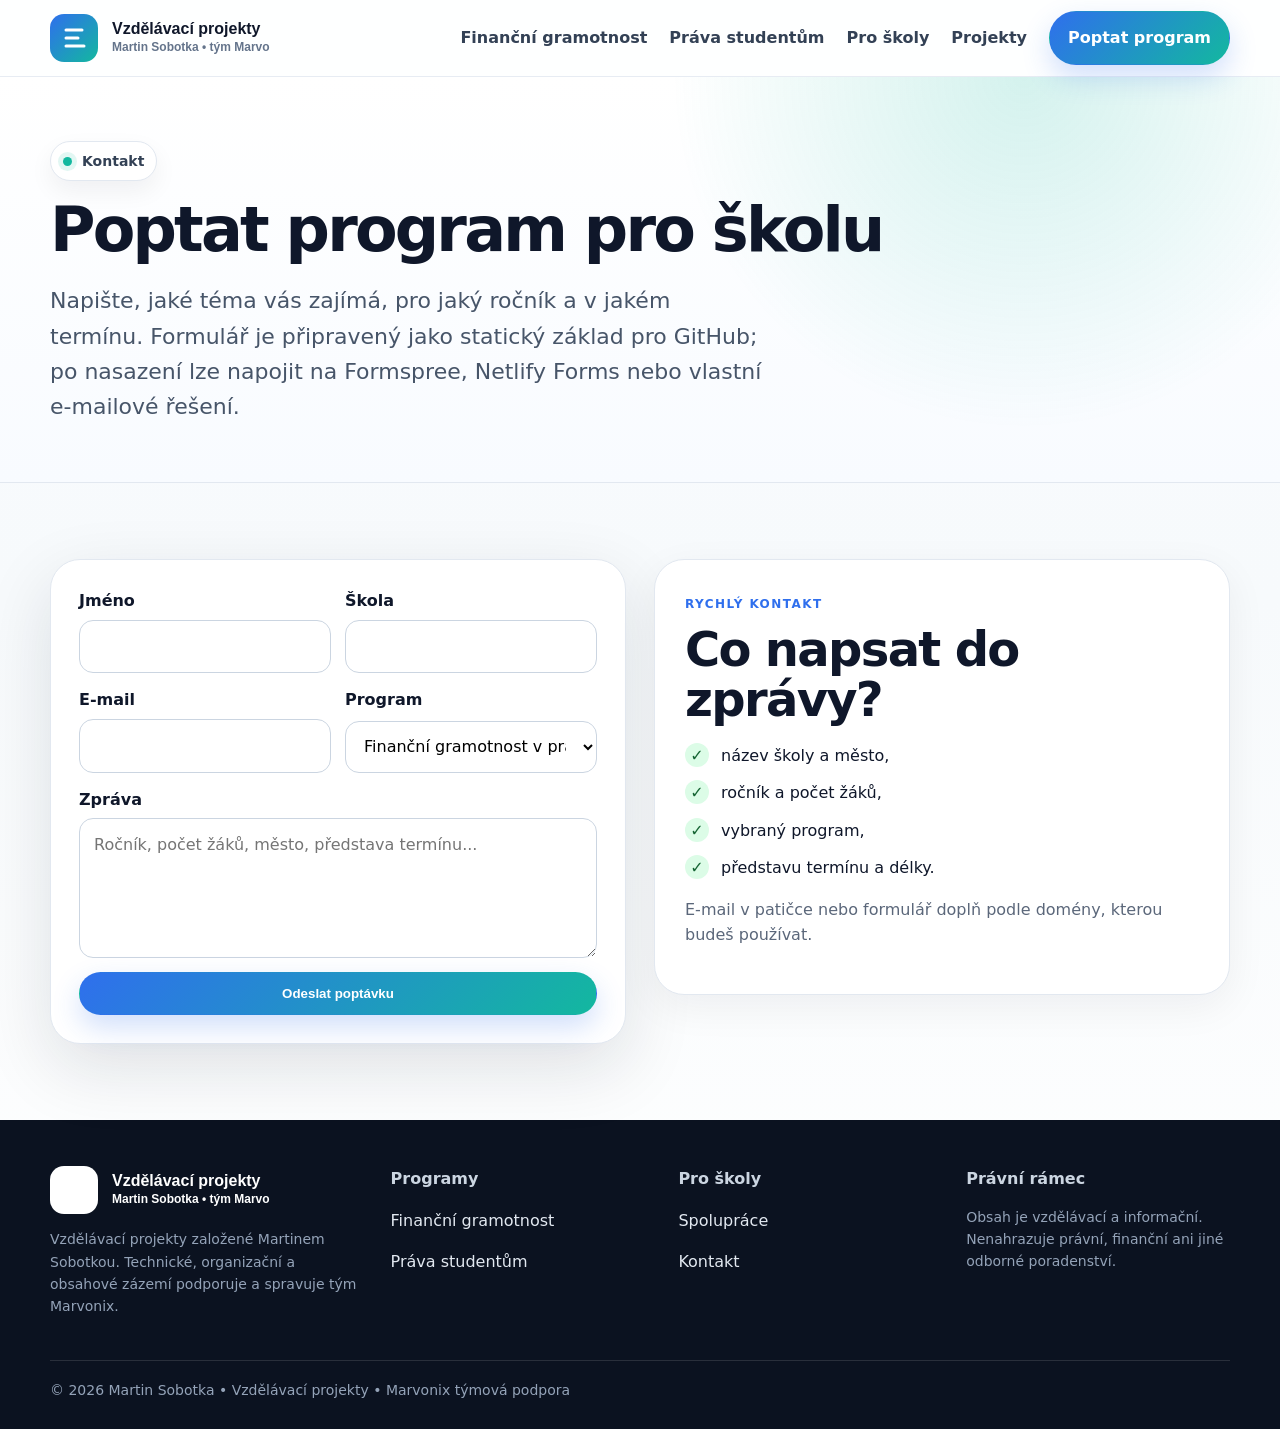
==== kontakt/index.html @ 7fd665c2 "Add files via upload" ====
<!doctype html><html lang="cs"><head><meta charset="utf-8"><meta name="viewport" content="width=device-width,initial-scale=1"><title>Kontakt | Poptat vzdělávací program</title><meta name="description" content="Poptávka vzdělávacího programu pro základní nebo střední školu."><meta name="theme-color" content="#2f6fed"><link rel="icon" href="../assets/favicon.svg"><link rel="stylesheet" href="../style.css"><meta property="og:title" content="Kontakt | Poptat vzdělávací program"><meta property="og:description" content="Poptávka vzdělávacího programu pro základní nebo střední školu."><meta property="og:type" content="website"></head><body><a class="skip" href="#obsah">Přejít na obsah</a><header class="topbar"><div class="container nav"><a class="brand" href="../index.html"><img src="../assets/logo.svg" alt="Vzdělávací projekty"></a><nav class="menu" data-nav><a href="../programy/financni-gramotnost.html">Finanční gramotnost</a><a href="../programy/prava-studentum.html">Práva studentům</a><a href="../pro-skoly/">Pro školy</a><a href="../projekty/">Projekty</a><a href="../kontakt/" class="btn primary">Poptat program</a></nav><button class="hamb" data-menu aria-label="Otevřít menu" aria-expanded="false">☰</button></div></header><main id="obsah"><section class="program-hero"><div class="container"><span class="eyebrow"><span class="dot"></span> Kontakt</span><h1 class="page-title">Poptat program pro školu</h1><p class="lead">Napište, jaké téma vás zajímá, pro jaký ročník a v jakém termínu. Formulář je připravený jako statický základ pro GitHub; po nasazení lze napojit na Formspree, Netlify Forms nebo vlastní e-mailové řešení.</p></div></section><section class="section"><div class="container split"><form class="form-card" name="poptavka" method="post" data-netlify="true"><input type="hidden" name="form-name" value="poptavka"><div class="form-grid"><div class="field"><label for="name">Jméno</label><input id="name" name="name" autocomplete="name" required></div><div class="field"><label for="school">Škola</label><input id="school" name="school" required></div><div class="field"><label for="email">E-mail</label><input id="email" name="email" type="email" autocomplete="email" required></div><div class="field"><label for="program">Program</label><select id="program" name="program"><option>Finanční gramotnost v praxi</option><option>Práva studentům</option><option>Kombinovaný blok / projektový den</option></select></div><div class="field full"><label for="message">Zpráva</label><textarea id="message" name="message" placeholder="Ročník, počet žáků, město, představa termínu..."></textarea></div><div class="field full"><button class="btn primary" type="submit">Odeslat poptávku</button></div></div></form><aside class="panel"><span class="kicker">Rychlý kontakt</span><h2>Co napsat do zprávy?</h2><ul class="list"><li><span class="check">✓</span><span>název školy a město,</span></li><li><span class="check">✓</span><span>ročník a počet žáků,</span></li><li><span class="check">✓</span><span>vybraný program,</span></li><li><span class="check">✓</span><span>představu termínu a délky.</span></li></ul><p class="muted">E-mail v patičce nebo formulář doplň podle domény, kterou budeš používat.</p></aside></div></section></main><footer class="footer"><div class="container foot-grid"><div><img src="../assets/logo.svg" alt="" style="filter:brightness(0) invert(1);max-width:220px"><p class="small">Vzdělávací projekty založené Martinem Sobotkou. Technické, organizační a obsahové zázemí podporuje a spravuje tým Marvonix.</p></div><div><b>Programy</b><p><a href="../programy/financni-gramotnost.html">Finanční gramotnost</a></p><p><a href="../programy/prava-studentum.html">Práva studentům</a></p></div><div><b>Pro školy</b><p><a href="../pro-skoly/">Spolupráce</a></p><p><a href="../kontakt/">Kontakt</a></p></div><div><b>Právní rámec</b><p class="small">Obsah je vzdělávací a informační. Nenahrazuje právní, finanční ani jiné odborné poradenství.</p></div></div><div class="container small" style="margin-top:28px;border-top:1px solid rgba(255,255,255,.12);padding-top:18px">© <span data-year></span> Martin Sobotka • Vzdělávací projekty • Marvonix týmová podpora</div></footer><script src="../script.js"></script></body></html>
---- style.css ----
:root{--bg:#f7fafc;--card:#ffffff;--ink:#0f172a;--muted:#5b677a;--line:#e2e8f0;--brand:#2f6fed;--brand2:#13b89f;--dark:#0b1220;--soft:#eef6ff;--warn:#fff7ed;--shadow:0 24px 70px rgba(15,23,42,.12);--radius:24px;--max:1180px}*{box-sizing:border-box}html{scroll-behavior:smooth}body{margin:0;font-family:Inter,ui-sans-serif,system-ui,-apple-system,BlinkMacSystemFont,"Segoe UI",Arial,sans-serif;color:var(--ink);background:linear-gradient(180deg,#f8fbff 0%,#f7fafc 42%,#fff 100%);line-height:1.6}a{color:inherit;text-decoration:none}img{max-width:100%;display:block}.container{width:min(var(--max),calc(100% - 40px));margin-inline:auto}.skip{position:absolute;left:-999px;top:8px;background:#fff;padding:8px 12px;border-radius:10px}.skip:focus{left:8px;z-index:99}.topbar{position:sticky;top:0;z-index:20;background:rgba(255,255,255,.86);backdrop-filter:blur(16px);border-bottom:1px solid rgba(226,232,240,.8)}.nav{height:76px;display:flex;align-items:center;justify-content:space-between;gap:18px}.brand{display:flex;align-items:center;gap:12px;font-weight:900}.brand img{width:220px;height:auto}.menu{display:flex;gap:22px;align-items:center}.menu a{font-weight:750;color:#334155}.menu a:hover{color:var(--brand)}.btn{display:inline-flex;align-items:center;justify-content:center;gap:10px;padding:13px 18px;border-radius:999px;font-weight:850;border:1px solid transparent;transition:.2s ease;background:#fff}.btn.primary{background:linear-gradient(135deg,var(--brand),var(--brand2));color:#fff;box-shadow:0 12px 28px rgba(47,111,237,.22)}.btn.secondary{border-color:var(--line);color:#0f172a}.btn.dark{background:#0f172a;color:#fff}.btn:hover{transform:translateY(-2px)}.hamb{display:none;border:0;background:#fff;border:1px solid var(--line);border-radius:14px;padding:10px}.hero{position:relative;overflow:hidden;padding:88px 0 64px}.hero:before{content:"";position:absolute;inset:-240px -160px auto auto;width:620px;height:620px;background:radial-gradient(circle,rgba(47,111,237,.18),transparent 60%);z-index:-1}.hero-grid{display:grid;grid-template-columns:1.1fr .9fr;gap:44px;align-items:center}.eyebrow{display:inline-flex;gap:10px;align-items:center;background:#fff;border:1px solid var(--line);border-radius:999px;padding:8px 12px;color:#334155;font-weight:750;font-size:14px;box-shadow:0 10px 25px rgba(15,23,42,.06)}.dot{width:9px;height:9px;border-radius:50%;background:var(--brand2);box-shadow:0 0 0 5px rgba(19,184,159,.12)}h1{font-size:clamp(42px,6vw,74px);line-height:.98;letter-spacing:-.055em;margin:22px 0 18px}.lead{font-size:clamp(18px,2vw,22px);color:#475569;max-width:720px}.actions{display:flex;gap:12px;flex-wrap:wrap;margin-top:28px}.hero-card{background:linear-gradient(180deg,#fff, #f8fbff);border:1px solid var(--line);border-radius:34px;padding:24px;box-shadow:var(--shadow)}.hero-card h2{margin:0 0 8px;font-size:24px}.program-mini{display:grid;gap:12px;margin-top:18px}.mini{padding:16px;border:1px solid var(--line);border-radius:20px;background:#fff}.mini strong{display:block;font-size:17px}.mini span{color:#64748b;font-weight:650}.trust{display:grid;grid-template-columns:repeat(4,1fr);gap:14px;margin-top:34px}.trust .item{background:rgba(255,255,255,.8);border:1px solid var(--line);border-radius:18px;padding:16px}.trust b{font-size:24px;display:block}.section{padding:76px 0}.section.alt{background:#f8fafc;border-block:1px solid var(--line)}.section-head{max-width:780px;margin-bottom:32px}.kicker{color:var(--brand);font-weight:900;text-transform:uppercase;letter-spacing:.12em;font-size:12px}h2{font-size:clamp(30px,4vw,48px);line-height:1.05;letter-spacing:-.035em;margin:8px 0 12px}h3{font-size:22px;line-height:1.2;margin:0 0 10px}.muted{color:var(--muted)}.cards{display:grid;grid-template-columns:repeat(3,1fr);gap:18px}.card{background:var(--card);border:1px solid var(--line);border-radius:var(--radius);padding:24px;box-shadow:0 10px 30px rgba(15,23,42,.055)}.card.feature{padding:30px}.icon{width:48px;height:48px;border-radius:16px;background:linear-gradient(135deg,rgba(47,111,237,.12),rgba(19,184,159,.12));display:grid;place-items:center;font-size:24px;margin-bottom:16px}.split{display:grid;grid-template-columns:1fr 1fr;gap:28px;align-items:start}.panel{background:#fff;border:1px solid var(--line);border-radius:30px;padding:30px;box-shadow:0 12px 40px rgba(15,23,42,.06)}.list{display:grid;gap:12px;padding:0;margin:18px 0 0;list-style:none}.list li{display:flex;gap:12px;align-items:flex-start}.check{flex:0 0 24px;width:24px;height:24px;border-radius:50%;background:#dcfce7;color:#166534;display:grid;place-items:center;font-weight:900}.steps{counter-reset:step;display:grid;gap:14px}.step{counter-increment:step;background:#fff;border:1px solid var(--line);border-radius:22px;padding:20px 20px 20px 72px;position:relative}.step:before{content:counter(step);position:absolute;left:20px;top:20px;width:36px;height:36px;border-radius:12px;background:var(--dark);color:#fff;display:grid;place-items:center;font-weight:900}.cta{background:linear-gradient(135deg,#0f172a,#172554 52%,#0f766e);color:#fff;border-radius:34px;padding:44px;display:grid;grid-template-columns:1.2fr .8fr;gap:20px;align-items:center;box-shadow:var(--shadow)}.cta p{color:#dbeafe}.cta .btn.secondary{background:#fff;color:#0f172a}.badges{display:flex;gap:8px;flex-wrap:wrap;margin-top:14px}.badge{padding:8px 10px;border-radius:999px;background:#eef6ff;color:#1e40af;border:1px solid #dbeafe;font-weight:800;font-size:13px}.program-hero{padding:64px 0 36px;background:radial-gradient(circle at 80% 0%,rgba(19,184,159,.18),transparent 32%),linear-gradient(180deg,#fff,#f8fbff);border-bottom:1px solid var(--line)}.program-layout{display:grid;grid-template-columns:1fr 340px;gap:28px;align-items:start}.sticky{position:sticky;top:96px}.info-box{background:#fff;border:1px solid var(--line);border-radius:24px;padding:22px}.info-box dl{display:grid;gap:12px;margin:0}.info-box div{display:flex;justify-content:space-between;gap:16px;border-bottom:1px solid var(--line);padding-bottom:10px}.info-box div:last-child{border-bottom:0;padding-bottom:0}.info-box dt{color:#64748b;font-weight:750}.info-box dd{margin:0;font-weight:900;text-align:right}.timeline{display:grid;gap:12px}.time{display:grid;grid-template-columns:90px 1fr;gap:14px;background:#fff;border:1px solid var(--line);border-radius:20px;padding:16px}.time b{color:var(--brand)}.faq{display:grid;gap:12px}.faq details{background:#fff;border:1px solid var(--line);border-radius:18px;padding:18px}.faq summary{font-weight:900;cursor:pointer}.form-card{background:#fff;border:1px solid var(--line);border-radius:30px;padding:28px;box-shadow:var(--shadow)}.form-grid{display:grid;grid-template-columns:1fr 1fr;gap:14px}.field{display:grid;gap:6px}.field.full{grid-column:1/-1}label{font-weight:850}input,select,textarea{width:100%;border:1px solid #cbd5e1;border-radius:14px;padding:13px 14px;font:inherit;background:#fff}textarea{min-height:140px;resize:vertical}.footer{background:#0b1220;color:#cbd5e1;padding:46px 0 28px}.foot-grid{display:grid;grid-template-columns:1.2fr repeat(3,1fr);gap:24px}.footer a{color:#e2e8f0}.small{font-size:14px;color:#94a3b8}.legal-note{background:#fff7ed;border:1px solid #fed7aa;color:#7c2d12;border-radius:20px;padding:18px}.page-title{font-size:clamp(38px,5vw,62px);line-height:1;letter-spacing:-.045em;margin:18px 0}.mobile-only{display:none}@media(max-width:920px){.hamb{display:block}.menu{display:none;position:absolute;left:20px;right:20px;top:76px;background:#fff;border:1px solid var(--line);border-radius:22px;padding:16px;box-shadow:var(--shadow);flex-direction:column;align-items:flex-start}.menu.open{display:flex}.hero-grid,.split,.program-layout,.cta{grid-template-columns:1fr}.cards{grid-template-columns:1fr 1fr}.trust{grid-template-columns:1fr 1fr}.sticky{position:static}.foot-grid{grid-template-columns:1fr 1fr}.brand img{width:188px}}@media(max-width:620px){.container{width:min(100% - 28px,var(--max))}.hero{padding:52px 0 40px}.section{padding:54px 0}.cards,.trust,.form-grid,.foot-grid{grid-template-columns:1fr}.actions .btn{width:100%}.cta{padding:28px}.time{grid-template-columns:1fr}.nav{height:70px}.menu{top:70px}.brand img{width:172px}}
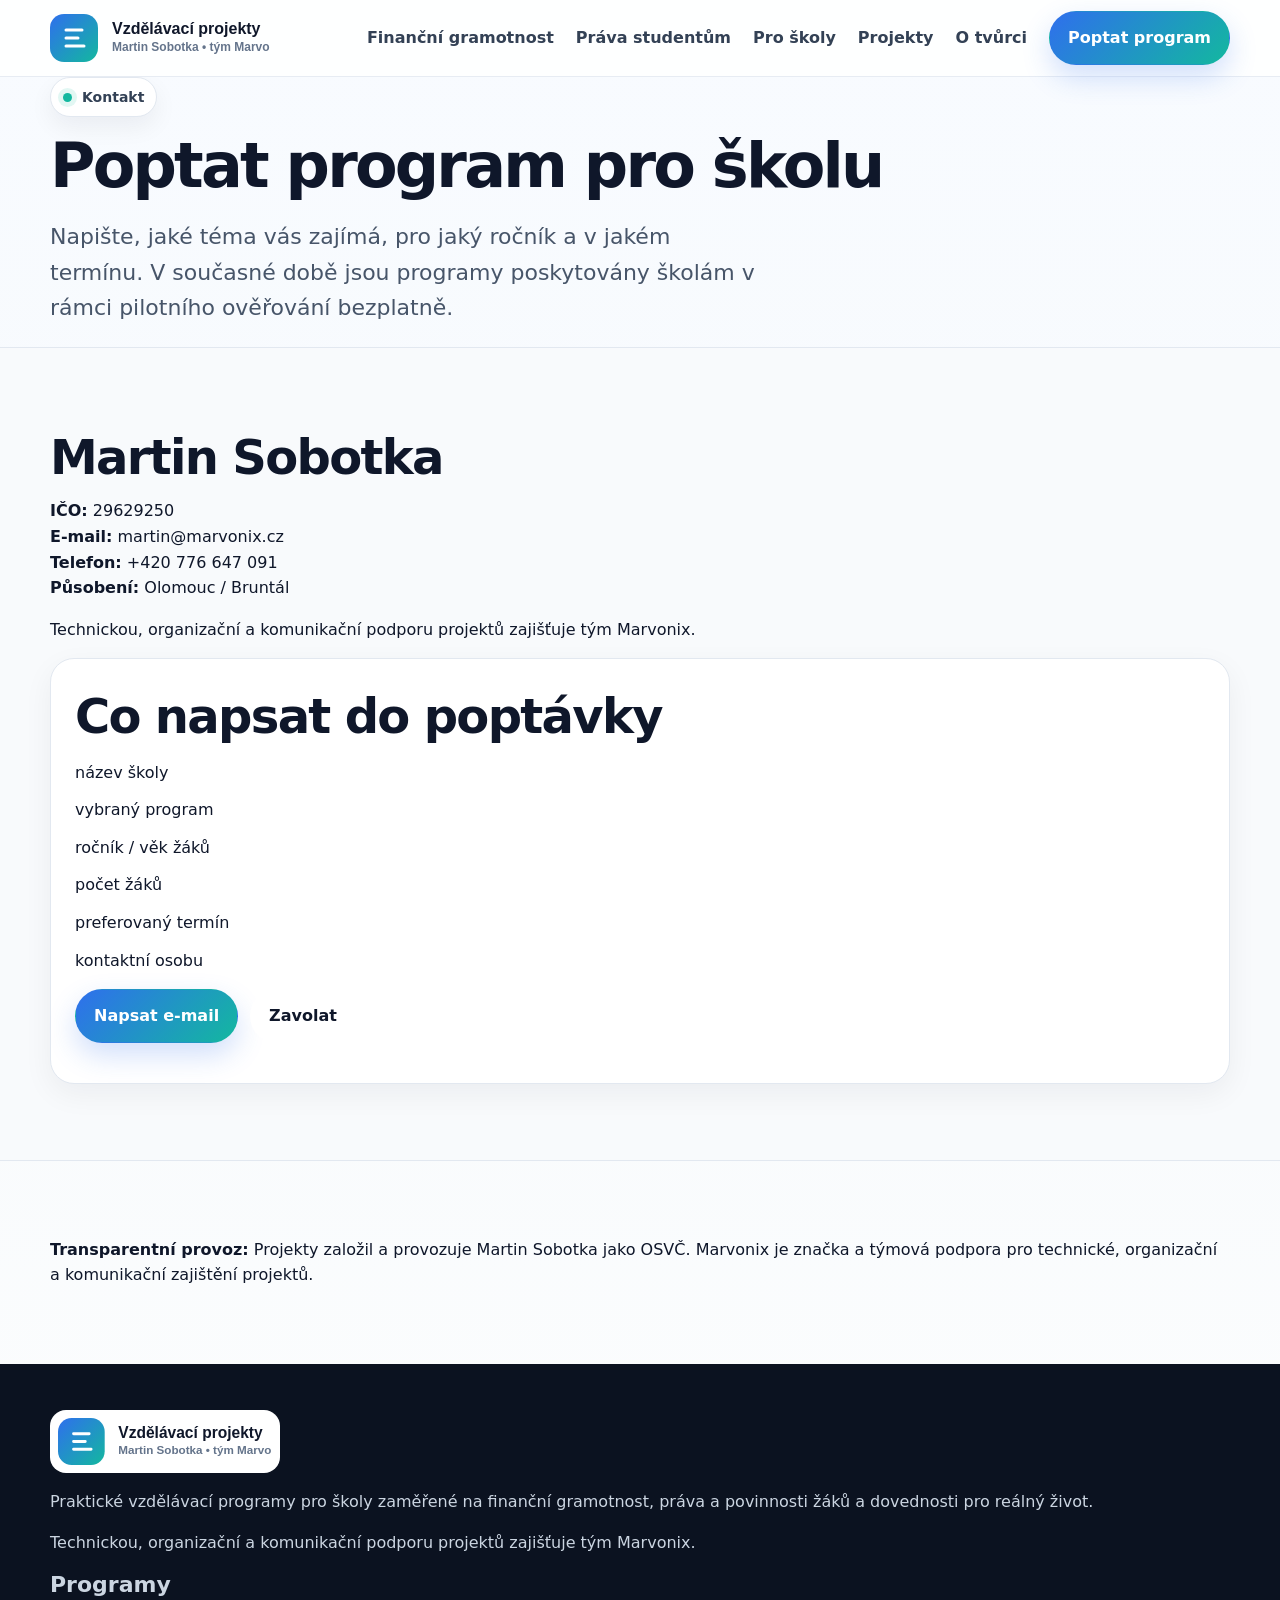
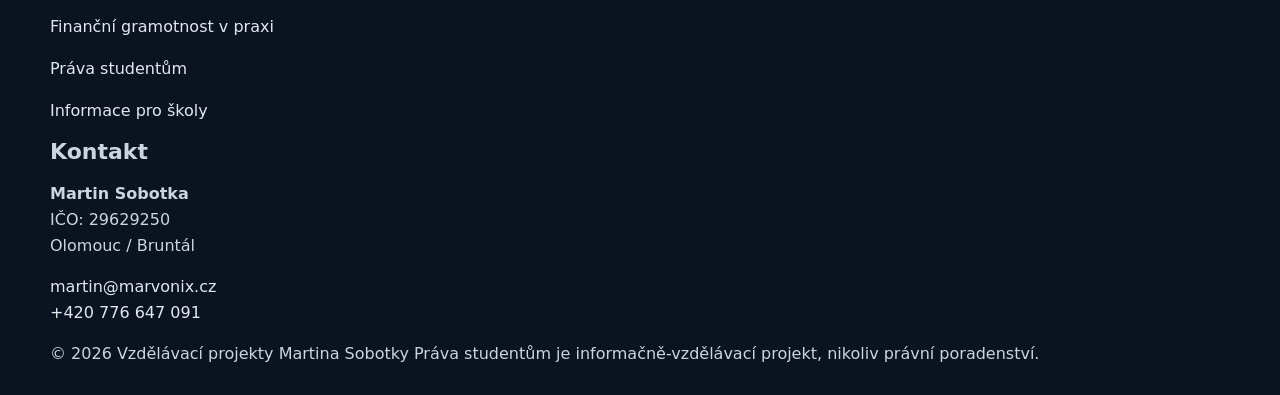
==== commit f1161c19: "Add files via upload" ====
--- a/kontakt/index.html
+++ b/kontakt/index.html
@@ -1 +1,69 @@
-<!doctype html><html lang="cs"><head><meta charset="utf-8"><meta name="viewport" content="width=device-width,initial-scale=1"><title>Kontakt | Poptat vzdělávací program</title><meta name="description" content="Poptávka vzdělávacího programu pro základní nebo střední školu."><meta name="theme-color" content="#2f6fed"><link rel="icon" href="../assets/favicon.svg"><link rel="stylesheet" href="../style.css"><meta property="og:title" content="Kontakt | Poptat vzdělávací program"><meta property="og:description" content="Poptávka vzdělávacího programu pro základní nebo střední školu."><meta property="og:type" content="website"></head><body><a class="skip" href="#obsah">Přejít na obsah</a><header class="topbar"><div class="container nav"><a class="brand" href="../index.html"><img src="../assets/logo.svg" alt="Vzdělávací projekty"></a><nav class="menu" data-nav><a href="../programy/financni-gramotnost.html">Finanční gramotnost</a><a href="../programy/prava-studentum.html">Práva studentům</a><a href="../pro-skoly/">Pro školy</a><a href="../projekty/">Projekty</a><a href="../kontakt/" class="btn primary">Poptat program</a></nav><button class="hamb" data-menu aria-label="Otevřít menu" aria-expanded="false">☰</button></div></header><main id="obsah"><section class="program-hero"><div class="container"><span class="eyebrow"><span class="dot"></span> Kontakt</span><h1 class="page-title">Poptat program pro školu</h1><p class="lead">Napište, jaké téma vás zajímá, pro jaký ročník a v jakém termínu. Formulář je připravený jako statický základ pro GitHub; po nasazení lze napojit na Formspree, Netlify Forms nebo vlastní e-mailové řešení.</p></div></section><section class="section"><div class="container split"><form class="form-card" name="poptavka" method="post" data-netlify="true"><input type="hidden" name="form-name" value="poptavka"><div class="form-grid"><div class="field"><label for="name">Jméno</label><input id="name" name="name" autocomplete="name" required></div><div class="field"><label for="school">Škola</label><input id="school" name="school" required></div><div class="field"><label for="email">E-mail</label><input id="email" name="email" type="email" autocomplete="email" required></div><div class="field"><label for="program">Program</label><select id="program" name="program"><option>Finanční gramotnost v praxi</option><option>Práva studentům</option><option>Kombinovaný blok / projektový den</option></select></div><div class="field full"><label for="message">Zpráva</label><textarea id="message" name="message" placeholder="Ročník, počet žáků, město, představa termínu..."></textarea></div><div class="field full"><button class="btn primary" type="submit">Odeslat poptávku</button></div></div></form><aside class="panel"><span class="kicker">Rychlý kontakt</span><h2>Co napsat do zprávy?</h2><ul class="list"><li><span class="check">✓</span><span>název školy a město,</span></li><li><span class="check">✓</span><span>ročník a počet žáků,</span></li><li><span class="check">✓</span><span>vybraný program,</span></li><li><span class="check">✓</span><span>představu termínu a délky.</span></li></ul><p class="muted">E-mail v patičce nebo formulář doplň podle domény, kterou budeš používat.</p></aside></div></section></main><footer class="footer"><div class="container foot-grid"><div><img src="../assets/logo.svg" alt="" style="filter:brightness(0) invert(1);max-width:220px"><p class="small">Vzdělávací projekty založené Martinem Sobotkou. Technické, organizační a obsahové zázemí podporuje a spravuje tým Marvonix.</p></div><div><b>Programy</b><p><a href="../programy/financni-gramotnost.html">Finanční gramotnost</a></p><p><a href="../programy/prava-studentum.html">Práva studentům</a></p></div><div><b>Pro školy</b><p><a href="../pro-skoly/">Spolupráce</a></p><p><a href="../kontakt/">Kontakt</a></p></div><div><b>Právní rámec</b><p class="small">Obsah je vzdělávací a informační. Nenahrazuje právní, finanční ani jiné odborné poradenství.</p></div></div><div class="container small" style="margin-top:28px;border-top:1px solid rgba(255,255,255,.12);padding-top:18px">© <span data-year></span> Martin Sobotka • Vzdělávací projekty • Marvonix týmová podpora</div></footer><script src="../script.js"></script></body></html>+<!doctype html>
+<html lang="cs">
+<head>
+<meta charset="utf-8">
+<meta name="viewport" content="width=device-width,initial-scale=1">
+<title>Kontakt | Poptat vzdělávací program</title>
+<meta name="description" content="Kontakt na tvůrce vzdělávacích programů pro školy: Martin Sobotka, martin@marvonix.cz, +420 776 647 091, IČO 29629250.">
+<meta name="theme-color" content="#2563eb">
+<link rel="icon" href="../assets/favicon.svg">
+<link rel="stylesheet" href="../style.css">
+<meta property="og:title" content="Kontakt | Poptat vzdělávací program">
+<meta property="og:description" content="Kontakt na tvůrce vzdělávacích programů pro školy: Martin Sobotka, martin@marvonix.cz, +420 776 647 091, IČO 29629250.">
+<meta property="og:type" content="website">
+<meta property="og:locale" content="cs_CZ">
+
+</head>
+<body>
+<a class="skip" href="#obsah">Přejít na obsah</a>
+<header class="topbar">
+  <div class="container nav">
+    <a class="brand" href="../index.html" aria-label="Domů"><img src="../assets/logo.svg" alt="Vzdělávací projekty s podporou Marvonix"></a>
+    <nav class="menu" data-nav aria-label="Hlavní navigace"><a class="" href="../programy/financni-gramotnost.html">Finanční gramotnost</a><a class="" href="../programy/prava-studentum.html">Práva studentům</a><a class="" href="../pro-skoly/">Pro školy</a><a class="" href="../projekty/">Projekty</a><a class="" href="../o-tvurci/">O tvůrci</a><a href="../kontakt/" class="btn primary">Poptat program</a></nav>
+    <button class="hamb" data-menu aria-label="Otevřít menu" aria-expanded="false">☰</button>
+  </div>
+</header>
+<main id="obsah">
+
+<section class="page-hero"><div class="container">
+  <span class="eyebrow"><span class="dot"></span> Kontakt</span>
+  <h1 class="page-title">Poptat program pro školu</h1>
+  <p class="lead">Napište, jaké téma vás zajímá, pro jaký ročník a v jakém termínu. V současné době jsou programy poskytovány školám v rámci pilotního ověřování bezplatně.</p>
+</div></section>
+<section class="section alt"><div class="container grid-2">
+  <div class="contact-box"><h2>Martin Sobotka</h2><p><strong>IČO:</strong> 29629250<br><strong>E-mail:</strong> <a href="mailto:martin@marvonix.cz">martin@marvonix.cz</a><br><strong>Telefon:</strong> <a href="tel:+420776647091">+420 776 647 091</a><br><strong>Působení:</strong> Olomouc / Bruntál</p><p class="tiny">Technickou, organizační a komunikační podporu projektů zajišťuje tým Marvonix.</p></div>
+  <div class="card"><h2>Co napsat do poptávky</h2><ul class="list"><li>název školy</li><li>vybraný program</li><li>ročník / věk žáků</li><li>počet žáků</li><li>preferovaný termín</li><li>kontaktní osobu</li></ul><p style="display:flex;gap:12px;flex-wrap:wrap"><a class="btn primary" href="mailto:martin@marvonix.cz?subject=Poptávka vzdělávacího programu pro školu&body=Dobrý den,%0D%0A%0D%0Amáme zájem o vzdělávací program pro školu.%0D%0A%0D%0AŠkola:%0D%0AProgram:%0D%0ARočník:%0D%0APočet žáků:%0D%0APreferovaný termín:%0D%0AKontaktní osoba:%0D%0A%0D%0ADěkuji.">Napsat e-mail</a><a class="btn ghost" href="tel:+420776647091">Zavolat</a></p></div>
+</div></section>
+<section class="section"><div class="container">
+  <div class="notice"><strong>Transparentní provoz:</strong> Projekty založil a provozuje Martin Sobotka jako OSVČ. Marvonix je značka a týmová podpora pro technické, organizační a komunikační zajištění projektů.</div>
+</div></section>
+</main>
+<footer class="footer">
+  <div class="container">
+    <div class="footer-grid">
+      <div>
+        <img src="../assets/logo.svg" alt="Vzdělávací projekty" style="width:230px;background:white;border-radius:16px;padding:8px;margin-bottom:16px">
+        <p>Praktické vzdělávací programy pro školy zaměřené na finanční gramotnost, práva a povinnosti žáků a dovednosti pro reálný život.</p>
+        <p class="tiny">Technickou, organizační a komunikační podporu projektů zajišťuje tým Marvonix.</p>
+      </div>
+      <div>
+        <h3>Programy</h3>
+        <p><a href="../programy/financni-gramotnost.html">Finanční gramotnost v praxi</a></p>
+        <p><a href="../programy/prava-studentum.html">Práva studentům</a></p>
+        <p><a href="../pro-skoly/">Informace pro školy</a></p>
+      </div>
+      <div>
+        <h3>Kontakt</h3>
+        <p><strong>Martin Sobotka</strong><br>IČO: 29629250<br>Olomouc / Bruntál</p>
+        <p><a href="mailto:martin@marvonix.cz">martin@marvonix.cz</a><br><a href="tel:+420776647091">+420 776 647 091</a></p>
+      </div>
+    </div>
+    <div class="legal">
+      <span>© 2026 Vzdělávací projekty Martina Sobotky</span>
+      <span>Práva studentům je informačně-vzdělávací projekt, nikoliv právní poradenství.</span>
+    </div>
+  </div>
+</footer>
+<script src="../script.js"></script>
+</body>
+</html>
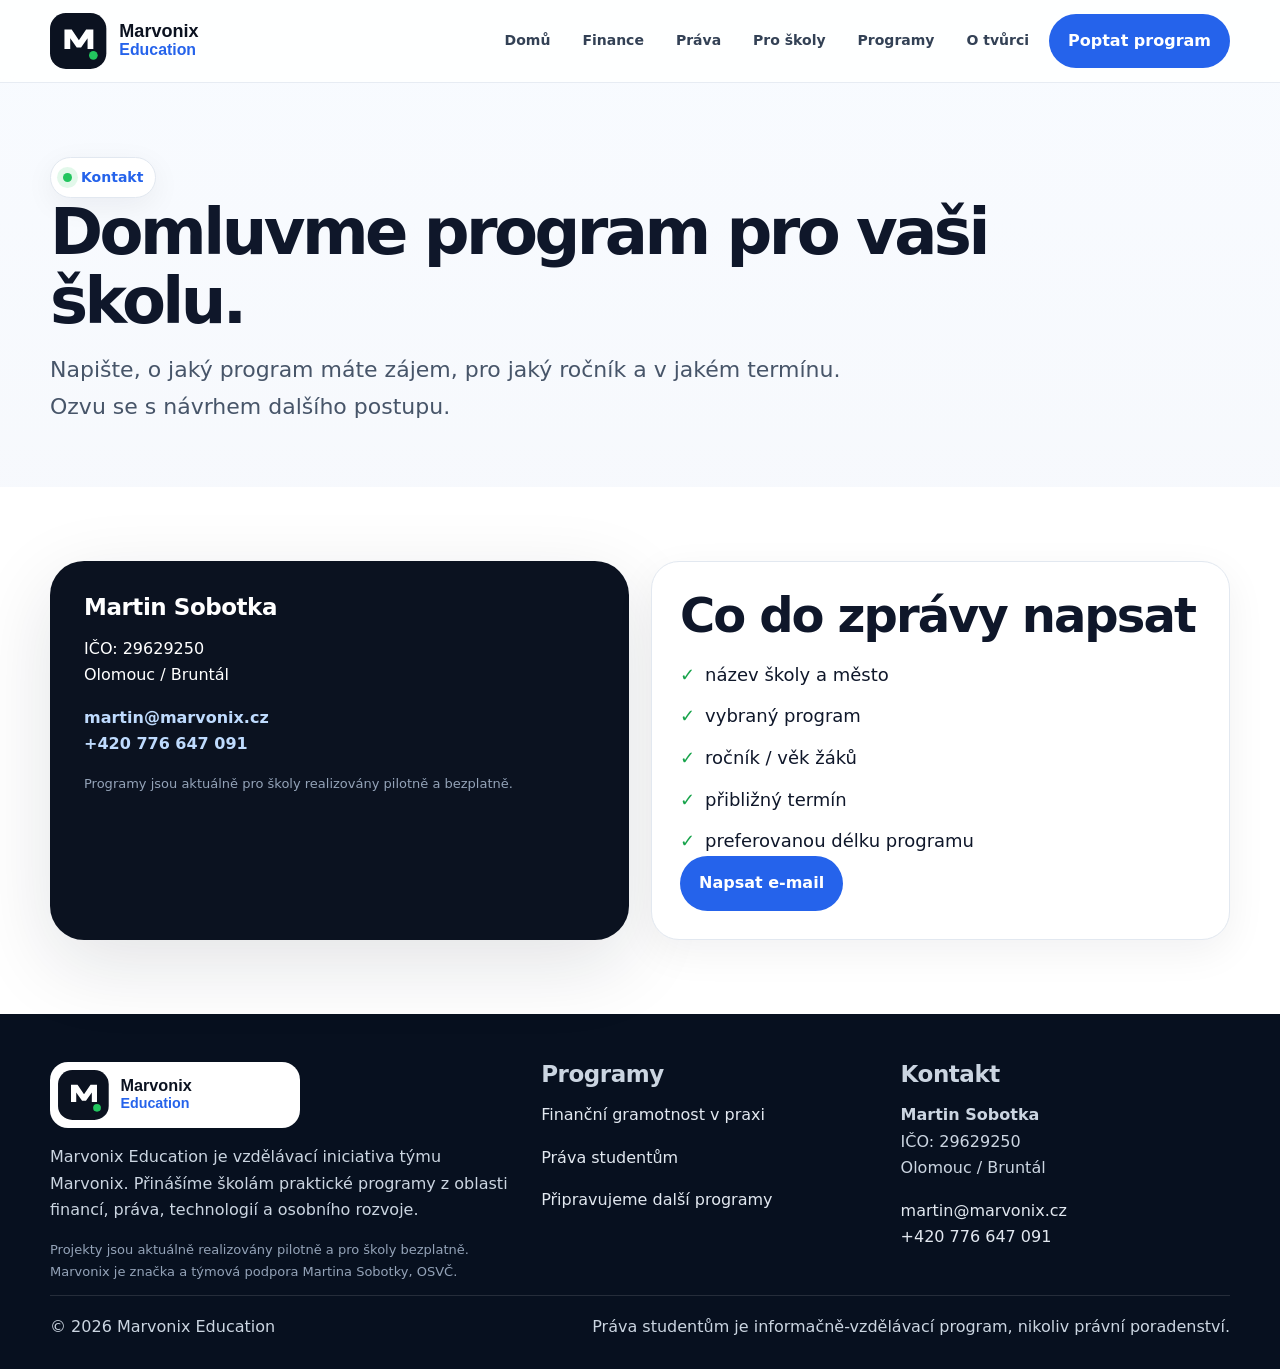
==== commit 54645e40: "Add files via upload" ====
--- a/kontakt/index.html
+++ b/kontakt/index.html
@@ -3,67 +3,46 @@
 <head>
 <meta charset="utf-8">
 <meta name="viewport" content="width=device-width,initial-scale=1">
-<title>Kontakt | Poptat vzdělávací program</title>
-<meta name="description" content="Kontakt na tvůrce vzdělávacích programů pro školy: Martin Sobotka, martin@marvonix.cz, +420 776 647 091, IČO 29629250.">
-<meta name="theme-color" content="#2563eb">
-<link rel="icon" href="../assets/favicon.svg">
+<title>Kontakt | Marvonix Education</title>
+<meta name="description" content="Kontakt pro školy. Poptávka programu Marvonix Education, finanční gramotnost a Práva studentům.">
+<meta name="robots" content="index, follow">
+<link rel="canonical" href="https://education.marvonix.cz/kontakt/">
+<meta name="theme-color" content="#0B1220">
+<link rel="icon" href="../favicon.ico" sizes="any">
+<link rel="icon" type="image/png" sizes="32x32" href="../favicon-32x32.png">
+<link rel="icon" type="image/png" sizes="16x16" href="../favicon-16x16.png">
+<link rel="apple-touch-icon" href="../apple-touch-icon.png">
+<link rel="manifest" href="../site.webmanifest">
 <link rel="stylesheet" href="../style.css">
-<meta property="og:title" content="Kontakt | Poptat vzdělávací program">
-<meta property="og:description" content="Kontakt na tvůrce vzdělávacích programů pro školy: Martin Sobotka, martin@marvonix.cz, +420 776 647 091, IČO 29629250.">
+<meta property="og:title" content="Kontakt | Marvonix Education">
+<meta property="og:description" content="Kontakt pro školy. Poptávka programu Marvonix Education, finanční gramotnost a Práva studentům.">
 <meta property="og:type" content="website">
 <meta property="og:locale" content="cs_CZ">
-
-</head>
-<body>
+<meta property="og:image" content="https://education.marvonix.cz/assets/og-cover.svg">
+<script type="application/ld+json">{"@context":"https://schema.org","@type":"EducationalOrganization","name":"Marvonix Education","description":"Vzdělávací iniciativa týmu Marvonix zaměřená na praktické dovednosti studentů.","founder":{"@type":"Person","name":"Martin Sobotka"},"email":"martin@marvonix.cz","telephone":"+420776647091","url":"https://education.marvonix.cz"}</script>
+</head><body>
 <a class="skip" href="#obsah">Přejít na obsah</a>
 <header class="topbar">
   <div class="container nav">
-    <a class="brand" href="../index.html" aria-label="Domů"><img src="../assets/logo.svg" alt="Vzdělávací projekty s podporou Marvonix"></a>
-    <nav class="menu" data-nav aria-label="Hlavní navigace"><a class="" href="../programy/financni-gramotnost.html">Finanční gramotnost</a><a class="" href="../programy/prava-studentum.html">Práva studentům</a><a class="" href="../pro-skoly/">Pro školy</a><a class="" href="../projekty/">Projekty</a><a class="" href="../o-tvurci/">O tvůrci</a><a href="../kontakt/" class="btn primary">Poptat program</a></nav>
+    <a class="brand" href="../" aria-label="Marvonix Education domů"><img src="../assets/marvonix-education-logo.svg" alt="Marvonix Education"></a>
+    <nav class="menu" data-nav aria-label="Hlavní navigace"><a class="" href="../">Domů</a><a class="" href="../programy/financni-gramotnost.html">Finance</a><a class="" href="../programy/prava-studentum.html">Práva</a><a class="" href="../pro-skoly/">Pro školy</a><a class="" href="../projekty/">Programy</a><a class="" href="../o-tvurci/">O tvůrci</a><a class="btn primary" href="../kontakt/">Poptat program</a></nav>
     <button class="hamb" data-menu aria-label="Otevřít menu" aria-expanded="false">☰</button>
   </div>
 </header>
 <main id="obsah">
-
-<section class="page-hero"><div class="container">
-  <span class="eyebrow"><span class="dot"></span> Kontakt</span>
-  <h1 class="page-title">Poptat program pro školu</h1>
-  <p class="lead">Napište, jaké téma vás zajímá, pro jaký ročník a v jakém termínu. V současné době jsou programy poskytovány školám v rámci pilotního ověřování bezplatně.</p>
-</div></section>
-<section class="section alt"><div class="container grid-2">
-  <div class="contact-box"><h2>Martin Sobotka</h2><p><strong>IČO:</strong> 29629250<br><strong>E-mail:</strong> <a href="mailto:martin@marvonix.cz">martin@marvonix.cz</a><br><strong>Telefon:</strong> <a href="tel:+420776647091">+420 776 647 091</a><br><strong>Působení:</strong> Olomouc / Bruntál</p><p class="tiny">Technickou, organizační a komunikační podporu projektů zajišťuje tým Marvonix.</p></div>
-  <div class="card"><h2>Co napsat do poptávky</h2><ul class="list"><li>název školy</li><li>vybraný program</li><li>ročník / věk žáků</li><li>počet žáků</li><li>preferovaný termín</li><li>kontaktní osobu</li></ul><p style="display:flex;gap:12px;flex-wrap:wrap"><a class="btn primary" href="mailto:martin@marvonix.cz?subject=Poptávka vzdělávacího programu pro školu&body=Dobrý den,%0D%0A%0D%0Amáme zájem o vzdělávací program pro školu.%0D%0A%0D%0AŠkola:%0D%0AProgram:%0D%0ARočník:%0D%0APočet žáků:%0D%0APreferovaný termín:%0D%0AKontaktní osoba:%0D%0A%0D%0ADěkuji.">Napsat e-mail</a><a class="btn ghost" href="tel:+420776647091">Zavolat</a></p></div>
-</div></section>
-<section class="section"><div class="container">
-  <div class="notice"><strong>Transparentní provoz:</strong> Projekty založil a provozuje Martin Sobotka jako OSVČ. Marvonix je značka a týmová podpora pro technické, organizační a komunikační zajištění projektů.</div>
-</div></section>
-</main>
+<section class="page-hero"><div class="container"><span class="eyebrow"><span class="dot"></span> Kontakt</span><h1 class="page-title">Domluvme program pro vaši školu.</h1><p class="lead">Napište, o jaký program máte zájem, pro jaký ročník a v jakém termínu. Ozvu se s návrhem dalšího postupu.</p></div></section>
+<section class="section alt"><div class="container grid-2"><div class="contact-box"><h3>Martin Sobotka</h3><p>IČO: 29629250<br>Olomouc / Bruntál</p><p><a href="mailto:martin@marvonix.cz">martin@marvonix.cz</a><br><a href="tel:+420776647091">+420 776 647 091</a></p><p class="tiny">Programy jsou aktuálně pro školy realizovány pilotně a bezplatně.</p></div><div class="card"><h2>Co do zprávy napsat</h2><ul class="list big"><li>název školy a město</li><li>vybraný program</li><li>ročník / věk žáků</li><li>přibližný termín</li><li>preferovanou délku programu</li></ul><a class="btn primary" href="mailto:martin@marvonix.cz?subject=Popt%C3%A1vka%20programu%20Marvonix%20Education">Napsat e-mail</a></div></div></section></main>
 <footer class="footer">
-  <div class="container">
-    <div class="footer-grid">
-      <div>
-        <img src="../assets/logo.svg" alt="Vzdělávací projekty" style="width:230px;background:white;border-radius:16px;padding:8px;margin-bottom:16px">
-        <p>Praktické vzdělávací programy pro školy zaměřené na finanční gramotnost, práva a povinnosti žáků a dovednosti pro reálný život.</p>
-        <p class="tiny">Technickou, organizační a komunikační podporu projektů zajišťuje tým Marvonix.</p>
-      </div>
-      <div>
-        <h3>Programy</h3>
-        <p><a href="../programy/financni-gramotnost.html">Finanční gramotnost v praxi</a></p>
-        <p><a href="../programy/prava-studentum.html">Práva studentům</a></p>
-        <p><a href="../pro-skoly/">Informace pro školy</a></p>
-      </div>
-      <div>
-        <h3>Kontakt</h3>
-        <p><strong>Martin Sobotka</strong><br>IČO: 29629250<br>Olomouc / Bruntál</p>
-        <p><a href="mailto:martin@marvonix.cz">martin@marvonix.cz</a><br><a href="tel:+420776647091">+420 776 647 091</a></p>
-      </div>
+  <div class="container footer-grid">
+    <div>
+      <img src="../assets/marvonix-education-logo.svg" alt="Marvonix Education" class="footer-logo">
+      <p>Marvonix Education je vzdělávací iniciativa týmu Marvonix. Přinášíme školám praktické programy z oblasti financí, práva, technologií a osobního rozvoje.</p>
+      <p class="tiny">Projekty jsou aktuálně realizovány pilotně a pro školy bezplatně. Marvonix je značka a týmová podpora Martina Sobotky, OSVČ.</p>
     </div>
-    <div class="legal">
-      <span>© 2026 Vzdělávací projekty Martina Sobotky</span>
-      <span>Práva studentům je informačně-vzdělávací projekt, nikoliv právní poradenství.</span>
-    </div>
+    <div><h3>Programy</h3><p><a href="../programy/financni-gramotnost.html">Finanční gramotnost v praxi</a></p><p><a href="../programy/prava-studentum.html">Práva studentům</a></p><p><a href="../projekty/">Připravujeme další programy</a></p></div>
+    <div><h3>Kontakt</h3><p><strong>Martin Sobotka</strong><br>IČO: 29629250<br>Olomouc / Bruntál</p><p><a href="mailto:martin@marvonix.cz">martin@marvonix.cz</a><br><a href="tel:+420776647091">+420 776 647 091</a></p></div>
   </div>
+  <div class="container legal"><span>© 2026 Marvonix Education</span><span>Práva studentům je informačně-vzdělávací program, nikoliv právní poradenství.</span></div>
 </footer>
 <script src="../script.js"></script>
-</body>
-</html>+</body></html>
--- a/style.css
+++ b/style.css
@@ -1 +1,2 @@
-:root{--bg:#f7fafc;--card:#ffffff;--ink:#0f172a;--muted:#5b677a;--line:#e2e8f0;--brand:#2f6fed;--brand2:#13b89f;--dark:#0b1220;--soft:#eef6ff;--warn:#fff7ed;--shadow:0 24px 70px rgba(15,23,42,.12);--radius:24px;--max:1180px}*{box-sizing:border-box}html{scroll-behavior:smooth}body{margin:0;font-family:Inter,ui-sans-serif,system-ui,-apple-system,BlinkMacSystemFont,"Segoe UI",Arial,sans-serif;color:var(--ink);background:linear-gradient(180deg,#f8fbff 0%,#f7fafc 42%,#fff 100%);line-height:1.6}a{color:inherit;text-decoration:none}img{max-width:100%;display:block}.container{width:min(var(--max),calc(100% - 40px));margin-inline:auto}.skip{position:absolute;left:-999px;top:8px;background:#fff;padding:8px 12px;border-radius:10px}.skip:focus{left:8px;z-index:99}.topbar{position:sticky;top:0;z-index:20;background:rgba(255,255,255,.86);backdrop-filter:blur(16px);border-bottom:1px solid rgba(226,232,240,.8)}.nav{height:76px;display:flex;align-items:center;justify-content:space-between;gap:18px}.brand{display:flex;align-items:center;gap:12px;font-weight:900}.brand img{width:220px;height:auto}.menu{display:flex;gap:22px;align-items:center}.menu a{font-weight:750;color:#334155}.menu a:hover{color:var(--brand)}.btn{display:inline-flex;align-items:center;justify-content:center;gap:10px;padding:13px 18px;border-radius:999px;font-weight:850;border:1px solid transparent;transition:.2s ease;background:#fff}.btn.primary{background:linear-gradient(135deg,var(--brand),var(--brand2));color:#fff;box-shadow:0 12px 28px rgba(47,111,237,.22)}.btn.secondary{border-color:var(--line);color:#0f172a}.btn.dark{background:#0f172a;color:#fff}.btn:hover{transform:translateY(-2px)}.hamb{display:none;border:0;background:#fff;border:1px solid var(--line);border-radius:14px;padding:10px}.hero{position:relative;overflow:hidden;padding:88px 0 64px}.hero:before{content:"";position:absolute;inset:-240px -160px auto auto;width:620px;height:620px;background:radial-gradient(circle,rgba(47,111,237,.18),transparent 60%);z-index:-1}.hero-grid{display:grid;grid-template-columns:1.1fr .9fr;gap:44px;align-items:center}.eyebrow{display:inline-flex;gap:10px;align-items:center;background:#fff;border:1px solid var(--line);border-radius:999px;padding:8px 12px;color:#334155;font-weight:750;font-size:14px;box-shadow:0 10px 25px rgba(15,23,42,.06)}.dot{width:9px;height:9px;border-radius:50%;background:var(--brand2);box-shadow:0 0 0 5px rgba(19,184,159,.12)}h1{font-size:clamp(42px,6vw,74px);line-height:.98;letter-spacing:-.055em;margin:22px 0 18px}.lead{font-size:clamp(18px,2vw,22px);color:#475569;max-width:720px}.actions{display:flex;gap:12px;flex-wrap:wrap;margin-top:28px}.hero-card{background:linear-gradient(180deg,#fff, #f8fbff);border:1px solid var(--line);border-radius:34px;padding:24px;box-shadow:var(--shadow)}.hero-card h2{margin:0 0 8px;font-size:24px}.program-mini{display:grid;gap:12px;margin-top:18px}.mini{padding:16px;border:1px solid var(--line);border-radius:20px;background:#fff}.mini strong{display:block;font-size:17px}.mini span{color:#64748b;font-weight:650}.trust{display:grid;grid-template-columns:repeat(4,1fr);gap:14px;margin-top:34px}.trust .item{background:rgba(255,255,255,.8);border:1px solid var(--line);border-radius:18px;padding:16px}.trust b{font-size:24px;display:block}.section{padding:76px 0}.section.alt{background:#f8fafc;border-block:1px solid var(--line)}.section-head{max-width:780px;margin-bottom:32px}.kicker{color:var(--brand);font-weight:900;text-transform:uppercase;letter-spacing:.12em;font-size:12px}h2{font-size:clamp(30px,4vw,48px);line-height:1.05;letter-spacing:-.035em;margin:8px 0 12px}h3{font-size:22px;line-height:1.2;margin:0 0 10px}.muted{color:var(--muted)}.cards{display:grid;grid-template-columns:repeat(3,1fr);gap:18px}.card{background:var(--card);border:1px solid var(--line);border-radius:var(--radius);padding:24px;box-shadow:0 10px 30px rgba(15,23,42,.055)}.card.feature{padding:30px}.icon{width:48px;height:48px;border-radius:16px;background:linear-gradient(135deg,rgba(47,111,237,.12),rgba(19,184,159,.12));display:grid;place-items:center;font-size:24px;margin-bottom:16px}.split{display:grid;grid-template-columns:1fr 1fr;gap:28px;align-items:start}.panel{background:#fff;border:1px solid var(--line);border-radius:30px;padding:30px;box-shadow:0 12px 40px rgba(15,23,42,.06)}.list{display:grid;gap:12px;padding:0;margin:18px 0 0;list-style:none}.list li{display:flex;gap:12px;align-items:flex-start}.check{flex:0 0 24px;width:24px;height:24px;border-radius:50%;background:#dcfce7;color:#166534;display:grid;place-items:center;font-weight:900}.steps{counter-reset:step;display:grid;gap:14px}.step{counter-increment:step;background:#fff;border:1px solid var(--line);border-radius:22px;padding:20px 20px 20px 72px;position:relative}.step:before{content:counter(step);position:absolute;left:20px;top:20px;width:36px;height:36px;border-radius:12px;background:var(--dark);color:#fff;display:grid;place-items:center;font-weight:900}.cta{background:linear-gradient(135deg,#0f172a,#172554 52%,#0f766e);color:#fff;border-radius:34px;padding:44px;display:grid;grid-template-columns:1.2fr .8fr;gap:20px;align-items:center;box-shadow:var(--shadow)}.cta p{color:#dbeafe}.cta .btn.secondary{background:#fff;color:#0f172a}.badges{display:flex;gap:8px;flex-wrap:wrap;margin-top:14px}.badge{padding:8px 10px;border-radius:999px;background:#eef6ff;color:#1e40af;border:1px solid #dbeafe;font-weight:800;font-size:13px}.program-hero{padding:64px 0 36px;background:radial-gradient(circle at 80% 0%,rgba(19,184,159,.18),transparent 32%),linear-gradient(180deg,#fff,#f8fbff);border-bottom:1px solid var(--line)}.program-layout{display:grid;grid-template-columns:1fr 340px;gap:28px;align-items:start}.sticky{position:sticky;top:96px}.info-box{background:#fff;border:1px solid var(--line);border-radius:24px;padding:22px}.info-box dl{display:grid;gap:12px;margin:0}.info-box div{display:flex;justify-content:space-between;gap:16px;border-bottom:1px solid var(--line);padding-bottom:10px}.info-box div:last-child{border-bottom:0;padding-bottom:0}.info-box dt{color:#64748b;font-weight:750}.info-box dd{margin:0;font-weight:900;text-align:right}.timeline{display:grid;gap:12px}.time{display:grid;grid-template-columns:90px 1fr;gap:14px;background:#fff;border:1px solid var(--line);border-radius:20px;padding:16px}.time b{color:var(--brand)}.faq{display:grid;gap:12px}.faq details{background:#fff;border:1px solid var(--line);border-radius:18px;padding:18px}.faq summary{font-weight:900;cursor:pointer}.form-card{background:#fff;border:1px solid var(--line);border-radius:30px;padding:28px;box-shadow:var(--shadow)}.form-grid{display:grid;grid-template-columns:1fr 1fr;gap:14px}.field{display:grid;gap:6px}.field.full{grid-column:1/-1}label{font-weight:850}input,select,textarea{width:100%;border:1px solid #cbd5e1;border-radius:14px;padding:13px 14px;font:inherit;background:#fff}textarea{min-height:140px;resize:vertical}.footer{background:#0b1220;color:#cbd5e1;padding:46px 0 28px}.foot-grid{display:grid;grid-template-columns:1.2fr repeat(3,1fr);gap:24px}.footer a{color:#e2e8f0}.small{font-size:14px;color:#94a3b8}.legal-note{background:#fff7ed;border:1px solid #fed7aa;color:#7c2d12;border-radius:20px;padding:18px}.page-title{font-size:clamp(38px,5vw,62px);line-height:1;letter-spacing:-.045em;margin:18px 0}.mobile-only{display:none}@media(max-width:920px){.hamb{display:block}.menu{display:none;position:absolute;left:20px;right:20px;top:76px;background:#fff;border:1px solid var(--line);border-radius:22px;padding:16px;box-shadow:var(--shadow);flex-direction:column;align-items:flex-start}.menu.open{display:flex}.hero-grid,.split,.program-layout,.cta{grid-template-columns:1fr}.cards{grid-template-columns:1fr 1fr}.trust{grid-template-columns:1fr 1fr}.sticky{position:static}.foot-grid{grid-template-columns:1fr 1fr}.brand img{width:188px}}@media(max-width:620px){.container{width:min(100% - 28px,var(--max))}.hero{padding:52px 0 40px}.section{padding:54px 0}.cards,.trust,.form-grid,.foot-grid{grid-template-columns:1fr}.actions .btn{width:100%}.cta{padding:28px}.time{grid-template-columns:1fr}.nav{height:70px}.menu{top:70px}.brand img{width:172px}}
+
+:root{--bg:#f6f8fc;--paper:#fff;--ink:#0f172a;--muted:#64748b;--soft:#eef4ff;--line:#e2e8f0;--brand:#2563eb;--brand-dark:#1e40af;--green:#16a34a;--amber:#f59e0b;--dark:#0b1220;--shadow:0 24px 80px rgba(15,23,42,.12);--radius:28px;--max:1180px}*{box-sizing:border-box}html{scroll-behavior:smooth}body{margin:0;font-family:Inter,ui-sans-serif,system-ui,-apple-system,BlinkMacSystemFont,"Segoe UI",Arial,sans-serif;background:linear-gradient(180deg,#f8fbff 0%,#f6f8fc 48%,#fff 100%);color:var(--ink);line-height:1.65}img{max-width:100%;display:block}a{color:inherit;text-decoration:none}.container{width:min(var(--max),calc(100% - 40px));margin-inline:auto}.skip{position:absolute;left:-999px;top:8px;background:#fff;padding:10px 14px;border-radius:12px;z-index:99}.skip:focus{left:8px}.topbar{position:sticky;top:0;z-index:50;background:rgba(255,255,255,.84);backdrop-filter:blur(18px);border-bottom:1px solid rgba(226,232,240,.8)}.nav{display:flex;align-items:center;justify-content:space-between;gap:24px;min-height:82px}.brand img{width:260px;height:auto}.menu{display:flex;align-items:center;gap:8px}.menu a:not(.btn){font-weight:800;font-size:14px;color:#334155;padding:10px 12px;border-radius:999px}.menu a:hover,.menu a.active{background:var(--soft);color:var(--brand)}.hamb{display:none;border:0;background:var(--dark);color:#fff;border-radius:14px;padding:11px 14px;font-size:22px}.btn{display:inline-flex;align-items:center;justify-content:center;gap:9px;border-radius:999px;padding:13px 18px;font-weight:900;border:1px solid transparent;cursor:pointer;transition:.2s ease}.btn.primary{background:var(--brand);color:#fff}.btn.primary:hover{background:var(--brand-dark);transform:translateY(-1px)}.btn.ghost{background:#fff;border-color:var(--line);color:var(--ink)}.btn.ghost:hover{border-color:#bfdbfe;background:#eff6ff}.hero{padding:78px 0 56px}.hero-grid{display:grid;grid-template-columns:1.05fr .95fr;gap:52px;align-items:center}.eyebrow{display:inline-flex;align-items:center;gap:9px;background:#fff;border:1px solid var(--line);border-radius:999px;padding:8px 12px;color:#2563eb;font-weight:900;font-size:14px;box-shadow:0 8px 30px rgba(15,23,42,.06)}.dot{width:9px;height:9px;background:#22c55e;border-radius:99px;box-shadow:0 0 0 6px rgba(34,197,94,.13)}h1,h2,h3{line-height:1.08;margin:0 0 16px}h1{font-size:clamp(42px,6vw,76px);letter-spacing:-.055em}h2{font-size:clamp(30px,4vw,48px);letter-spacing:-.04em}h3{font-size:23px;letter-spacing:-.02em}.lead{font-size:clamp(18px,2vw,22px);color:#475569;margin:0 0 28px;max-width:820px}.actions{display:flex;gap:12px;flex-wrap:wrap}.hero-card{position:relative;background:#fff;border:1px solid var(--line);box-shadow:var(--shadow);border-radius:36px;overflow:hidden;padding:16px}.hero-card img{border-radius:28px}.hero-badges{display:flex;flex-wrap:wrap;gap:10px;margin:30px 0}.badge{padding:9px 12px;background:#fff;border:1px solid var(--line);border-radius:999px;color:#334155;font-weight:800;font-size:14px}.stats{display:grid;grid-template-columns:repeat(3,1fr);gap:14px;margin-top:24px}.stat{background:#fff;border:1px solid var(--line);border-radius:20px;padding:16px}.stat strong{font-size:25px;display:block}.stat span{color:var(--muted);font-size:13px;font-weight:800}.section{padding:74px 0}.section.alt{background:#fff}.section.dark{background:radial-gradient(circle at 90% 10%,rgba(37,99,235,.35),transparent 30%),var(--dark);color:#fff}.section.dark .muted,.section.dark .lead{color:#cbd5e1}.section-head{display:flex;align-items:end;justify-content:space-between;gap:24px;margin-bottom:28px}.section-head p{max-width:620px;margin:0;color:var(--muted)}.grid-2{display:grid;grid-template-columns:repeat(2,1fr);gap:22px}.grid-3{display:grid;grid-template-columns:repeat(3,1fr);gap:22px}.grid-4{display:grid;grid-template-columns:repeat(4,1fr);gap:18px}.card{background:var(--paper);border:1px solid var(--line);border-radius:var(--radius);padding:28px;box-shadow:0 12px 40px rgba(15,23,42,.06)}.card.highlight{border-color:#bfdbfe;background:linear-gradient(180deg,#fff,#eff6ff)}.card.green{background:linear-gradient(180deg,#fff,#f0fdf4);border-color:#bbf7d0}.compact{min-height:230px}.icon{width:48px;height:48px;border-radius:16px;display:grid;place-items:center;background:#eff6ff;color:var(--brand);font-size:23px;margin-bottom:18px}.muted{color:var(--muted)}.list{display:grid;gap:12px;margin:18px 0 0;padding:0;list-style:none}.list.big li{font-size:18px}.list li{display:flex;gap:10px;align-items:flex-start}.list li:before{content:"✓";color:var(--green);font-weight:900}.pill{display:inline-flex;background:#f8fafc;border:1px solid var(--line);border-radius:999px;padding:7px 11px;font-size:13px;font-weight:850;color:#334155}.page-hero{padding:74px 0 34px}.page-title{font-size:clamp(38px,5vw,66px);max-width:1040px}.program-hero{padding:74px 0 48px;background:radial-gradient(circle at 85% 20%,#dbeafe 0,transparent 28%),linear-gradient(180deg,#fff,#f6f8fc)}.program-meta{display:grid;grid-template-columns:repeat(4,1fr);gap:16px;margin-top:32px}.meta{background:#fff;border:1px solid var(--line);border-radius:20px;padding:16px}.meta span{display:block;color:var(--muted);font-size:13px;font-weight:900;text-transform:uppercase;letter-spacing:.04em}.meta strong{font-size:18px}.timeline{display:grid;gap:16px;counter-reset:item}.step{display:grid;grid-template-columns:54px 1fr;gap:18px;align-items:start}.step:before{counter-increment:item;content:counter(item);width:54px;height:54px;border-radius:18px;background:var(--dark);color:#fff;display:grid;place-items:center;font-weight:900}.notice{background:#fffbeb;border:1px solid #fde68a;border-radius:24px;padding:22px;color:#78350f}.contact-box{background:var(--dark);color:#fff;border-radius:34px;padding:34px;box-shadow:var(--shadow)}.contact-box a{color:#bfdbfe;font-weight:900}.footer{background:#07101f;color:#cbd5e1;padding:48px 0 28px}.footer-grid{display:grid;grid-template-columns:1.4fr 1fr 1fr;gap:30px}.footer a{color:#e2e8f0}.footer-logo{width:250px;background:white;border-radius:18px;padding:8px;margin-bottom:16px}.tiny{font-size:13px;color:#94a3b8}.legal{border-top:1px solid rgba(255,255,255,.12);padding-top:18px;display:flex;justify-content:space-between;gap:18px;flex-wrap:wrap}.blog-card time{color:var(--muted);font-size:13px;font-weight:900}.article{max-width:860px}.article p,.article li{font-size:18px}.article h2{font-size:34px;margin-top:38px}.support-strip{background:#ecfdf5;border:1px solid #bbf7d0;color:#14532d;border-radius:24px;padding:18px 22px;font-weight:800}@media(max-width:1020px){.menu a:not(.btn){font-size:13px;padding:9px}.brand img{width:230px}}@media(max-width:940px){.hero-grid,.grid-2,.grid-3,.footer-grid{grid-template-columns:1fr}.grid-4,.program-meta{grid-template-columns:repeat(2,1fr)}.section-head{display:block}.menu{display:none;position:absolute;left:20px;right:20px;top:76px;background:#fff;border:1px solid var(--line);border-radius:24px;padding:14px;box-shadow:var(--shadow);flex-direction:column;align-items:stretch}.menu.open{display:flex}.menu a{width:100%}.hamb{display:block}.hero{padding-top:48px}}@media(max-width:560px){.container{width:min(100% - 28px,var(--max))}.brand img{width:210px}.hero-badges,.stats,.grid-4,.program-meta{grid-template-columns:1fr}.stats{display:grid}.section{padding:52px 0}.card{padding:22px}.legal{display:block}.btn{width:100%}.hero{padding-bottom:36px}}
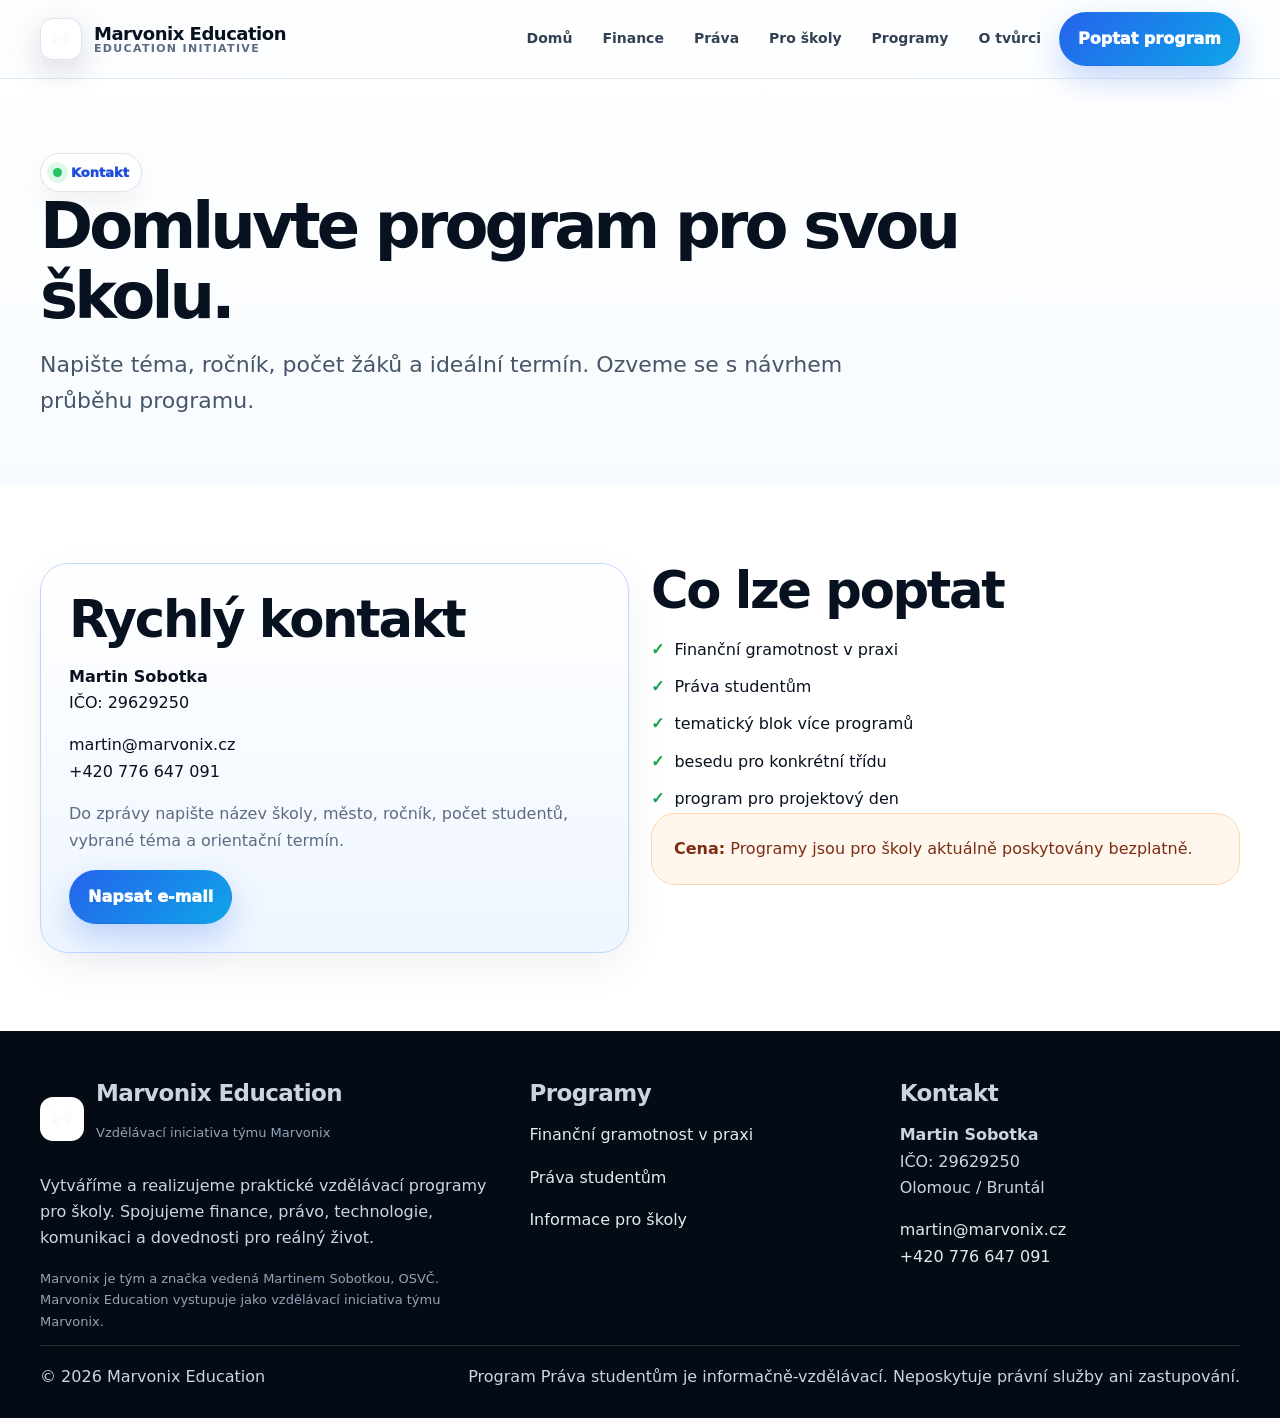
==== commit 047f9e80: "Add files via upload" ====
--- a/kontakt/index.html
+++ b/kontakt/index.html
@@ -1,48 +1 @@
-<!doctype html>
-<html lang="cs">
-<head>
-<meta charset="utf-8">
-<meta name="viewport" content="width=device-width,initial-scale=1">
-<title>Kontakt | Marvonix Education</title>
-<meta name="description" content="Kontakt pro školy. Poptávka programu Marvonix Education, finanční gramotnost a Práva studentům.">
-<meta name="robots" content="index, follow">
-<link rel="canonical" href="https://education.marvonix.cz/kontakt/">
-<meta name="theme-color" content="#0B1220">
-<link rel="icon" href="../favicon.ico" sizes="any">
-<link rel="icon" type="image/png" sizes="32x32" href="../favicon-32x32.png">
-<link rel="icon" type="image/png" sizes="16x16" href="../favicon-16x16.png">
-<link rel="apple-touch-icon" href="../apple-touch-icon.png">
-<link rel="manifest" href="../site.webmanifest">
-<link rel="stylesheet" href="../style.css">
-<meta property="og:title" content="Kontakt | Marvonix Education">
-<meta property="og:description" content="Kontakt pro školy. Poptávka programu Marvonix Education, finanční gramotnost a Práva studentům.">
-<meta property="og:type" content="website">
-<meta property="og:locale" content="cs_CZ">
-<meta property="og:image" content="https://education.marvonix.cz/assets/og-cover.svg">
-<script type="application/ld+json">{"@context":"https://schema.org","@type":"EducationalOrganization","name":"Marvonix Education","description":"Vzdělávací iniciativa týmu Marvonix zaměřená na praktické dovednosti studentů.","founder":{"@type":"Person","name":"Martin Sobotka"},"email":"martin@marvonix.cz","telephone":"+420776647091","url":"https://education.marvonix.cz"}</script>
-</head><body>
-<a class="skip" href="#obsah">Přejít na obsah</a>
-<header class="topbar">
-  <div class="container nav">
-    <a class="brand" href="../" aria-label="Marvonix Education domů"><img src="../assets/marvonix-education-logo.svg" alt="Marvonix Education"></a>
-    <nav class="menu" data-nav aria-label="Hlavní navigace"><a class="" href="../">Domů</a><a class="" href="../programy/financni-gramotnost.html">Finance</a><a class="" href="../programy/prava-studentum.html">Práva</a><a class="" href="../pro-skoly/">Pro školy</a><a class="" href="../projekty/">Programy</a><a class="" href="../o-tvurci/">O tvůrci</a><a class="btn primary" href="../kontakt/">Poptat program</a></nav>
-    <button class="hamb" data-menu aria-label="Otevřít menu" aria-expanded="false">☰</button>
-  </div>
-</header>
-<main id="obsah">
-<section class="page-hero"><div class="container"><span class="eyebrow"><span class="dot"></span> Kontakt</span><h1 class="page-title">Domluvme program pro vaši školu.</h1><p class="lead">Napište, o jaký program máte zájem, pro jaký ročník a v jakém termínu. Ozvu se s návrhem dalšího postupu.</p></div></section>
-<section class="section alt"><div class="container grid-2"><div class="contact-box"><h3>Martin Sobotka</h3><p>IČO: 29629250<br>Olomouc / Bruntál</p><p><a href="mailto:martin@marvonix.cz">martin@marvonix.cz</a><br><a href="tel:+420776647091">+420 776 647 091</a></p><p class="tiny">Programy jsou aktuálně pro školy realizovány pilotně a bezplatně.</p></div><div class="card"><h2>Co do zprávy napsat</h2><ul class="list big"><li>název školy a město</li><li>vybraný program</li><li>ročník / věk žáků</li><li>přibližný termín</li><li>preferovanou délku programu</li></ul><a class="btn primary" href="mailto:martin@marvonix.cz?subject=Popt%C3%A1vka%20programu%20Marvonix%20Education">Napsat e-mail</a></div></div></section></main>
-<footer class="footer">
-  <div class="container footer-grid">
-    <div>
-      <img src="../assets/marvonix-education-logo.svg" alt="Marvonix Education" class="footer-logo">
-      <p>Marvonix Education je vzdělávací iniciativa týmu Marvonix. Přinášíme školám praktické programy z oblasti financí, práva, technologií a osobního rozvoje.</p>
-      <p class="tiny">Projekty jsou aktuálně realizovány pilotně a pro školy bezplatně. Marvonix je značka a týmová podpora Martina Sobotky, OSVČ.</p>
-    </div>
-    <div><h3>Programy</h3><p><a href="../programy/financni-gramotnost.html">Finanční gramotnost v praxi</a></p><p><a href="../programy/prava-studentum.html">Práva studentům</a></p><p><a href="../projekty/">Připravujeme další programy</a></p></div>
-    <div><h3>Kontakt</h3><p><strong>Martin Sobotka</strong><br>IČO: 29629250<br>Olomouc / Bruntál</p><p><a href="mailto:martin@marvonix.cz">martin@marvonix.cz</a><br><a href="tel:+420776647091">+420 776 647 091</a></p></div>
-  </div>
-  <div class="container legal"><span>© 2026 Marvonix Education</span><span>Práva studentům je informačně-vzdělávací program, nikoliv právní poradenství.</span></div>
-</footer>
-<script src="../script.js"></script>
-</body></html>+<!doctype html><html lang="cs"><head><meta charset="utf-8"><meta name="viewport" content="width=device-width,initial-scale=1"><title>Kontakt | Marvonix Education</title><meta name="description" content="Kontakt pro školy: domluvte vzdělávací program Marvonix Education. Martin Sobotka, martin@marvonix.cz, +420 776 647 091."><meta name="robots" content="index, follow"><meta name="theme-color" content="#07101f"><link rel="canonical" href="https://education.marvonix.cz/kontakt/"><link rel="icon" href="../favicon.ico" sizes="any"><link rel="icon" type="image/png" sizes="32x32" href="../favicon-32x32.png"><link rel="icon" type="image/png" sizes="16x16" href="../favicon-16x16.png"><link rel="apple-touch-icon" href="../apple-touch-icon.png"><link rel="manifest" href="../site.webmanifest"><meta property="og:title" content="Kontakt | Marvonix Education"><meta property="og:description" content="Kontakt pro školy: domluvte vzdělávací program Marvonix Education. Martin Sobotka, martin@marvonix.cz, +420 776 647 091."><meta property="og:type" content="website"><meta property="og:locale" content="cs_CZ"><meta property="og:image" content="https://education.marvonix.cz/assets/og-cover.svg"><meta http-equiv="Content-Security-Policy" content="default-src 'self'; img-src 'self' data:; style-src 'self' 'unsafe-inline'; script-src 'self'; base-uri 'self'; form-action 'self' mailto:"><link rel="stylesheet" href="../style.css"><script type="application/ld+json">{"@context":"https://schema.org","@type":"EducationalOrganization","name":"Marvonix Education","description":"Vzdělávací iniciativa týmu Marvonix pro školy.","founder":{"@type":"Person","name":"Martin Sobotka"},"email":"martin@marvonix.cz","telephone":"+420776647091","url":"https://education.marvonix.cz"}</script></head><body><a class="skip" href="#obsah">Přejít na obsah</a><header class="topbar"><div class="container nav"><a class="brand" href="../" aria-label="Marvonix Education domů"><img class="brand-mark" src="../android-chrome-192x192.png" alt=""><span class="brand-text"><strong>Marvonix Education</strong><span>Education initiative</span></span></a><nav class="menu" data-nav aria-label="Hlavní navigace"><a class="" href="../">Domů</a><a class="" href="../programy/financni-gramotnost.html">Finance</a><a class="" href="../programy/prava-studentum.html">Práva</a><a class="" href="../pro-skoly/">Pro školy</a><a class="" href="../projekty/">Programy</a><a class="" href="../o-tvurci/">O tvůrci</a><a class="btn primary" href="../kontakt/">Poptat program</a></nav><button class="hamb" data-menu aria-label="Otevřít menu" aria-expanded="false">☰</button></div></header><main id="obsah"><section class="page-hero"><div class="container"><span class="eyebrow"><span class="dot"></span> Kontakt</span><h1 class="page-title">Domluvte program pro svou školu.</h1><p class="lead">Napište téma, ročník, počet žáků a ideální termín. Ozveme se s návrhem průběhu programu.</p></div></section><section class="section alt"><div class="container grid-2"><div class="card highlight"><h2>Rychlý kontakt</h2><p><strong>Martin Sobotka</strong><br>IČO: 29629250</p><p><a href="mailto:martin@marvonix.cz">martin@marvonix.cz</a><br><a href="tel:+420776647091">+420 776 647 091</a></p><p class="muted">Do zprávy napište název školy, město, ročník, počet studentů, vybrané téma a orientační termín.</p><a class="btn primary" href="mailto:martin@marvonix.cz?subject=Poptávka%20programu%20Marvonix%20Education">Napsat e-mail</a></div><div><h2>Co lze poptat</h2><ul class="list"><li>Finanční gramotnost v praxi</li><li>Práva studentům</li><li>tematický blok více programů</li><li>besedu pro konkrétní třídu</li><li>program pro projektový den</li></ul><div class="notice"><strong>Cena:</strong> Programy jsou pro školy aktuálně poskytovány bezplatně.</div></div></div></section></main><footer class="footer"><div class="container footer-grid"><div><div class="footer-brand"><img src="../android-chrome-192x192.png" alt=""><div><h3>Marvonix Education</h3><p class="tiny">Vzdělávací iniciativa týmu Marvonix</p></div></div><p>Vytváříme a realizujeme praktické vzdělávací programy pro školy. Spojujeme finance, právo, technologie, komunikaci a dovednosti pro reálný život.</p><p class="tiny">Marvonix je tým a značka vedená Martinem Sobotkou, OSVČ. Marvonix Education vystupuje jako vzdělávací iniciativa týmu Marvonix.</p></div><div><h3>Programy</h3><p><a href="../programy/financni-gramotnost.html">Finanční gramotnost v praxi</a></p><p><a href="../programy/prava-studentum.html">Práva studentům</a></p><p><a href="../pro-skoly/">Informace pro školy</a></p></div><div><h3>Kontakt</h3><p><strong>Martin Sobotka</strong><br>IČO: 29629250<br>Olomouc / Bruntál</p><p><a href="mailto:martin@marvonix.cz">martin@marvonix.cz</a><br><a href="tel:+420776647091">+420 776 647 091</a></p></div></div><div class="container legal"><span>© 2026 Marvonix Education</span><span>Program Práva studentům je informačně-vzdělávací. Neposkytuje právní služby ani zastupování.</span></div></footer><script src="../script.js"></script></body></html>
--- a/style.css
+++ b/style.css
@@ -1,2 +1,3 @@
 
-:root{--bg:#f6f8fc;--paper:#fff;--ink:#0f172a;--muted:#64748b;--soft:#eef4ff;--line:#e2e8f0;--brand:#2563eb;--brand-dark:#1e40af;--green:#16a34a;--amber:#f59e0b;--dark:#0b1220;--shadow:0 24px 80px rgba(15,23,42,.12);--radius:28px;--max:1180px}*{box-sizing:border-box}html{scroll-behavior:smooth}body{margin:0;font-family:Inter,ui-sans-serif,system-ui,-apple-system,BlinkMacSystemFont,"Segoe UI",Arial,sans-serif;background:linear-gradient(180deg,#f8fbff 0%,#f6f8fc 48%,#fff 100%);color:var(--ink);line-height:1.65}img{max-width:100%;display:block}a{color:inherit;text-decoration:none}.container{width:min(var(--max),calc(100% - 40px));margin-inline:auto}.skip{position:absolute;left:-999px;top:8px;background:#fff;padding:10px 14px;border-radius:12px;z-index:99}.skip:focus{left:8px}.topbar{position:sticky;top:0;z-index:50;background:rgba(255,255,255,.84);backdrop-filter:blur(18px);border-bottom:1px solid rgba(226,232,240,.8)}.nav{display:flex;align-items:center;justify-content:space-between;gap:24px;min-height:82px}.brand img{width:260px;height:auto}.menu{display:flex;align-items:center;gap:8px}.menu a:not(.btn){font-weight:800;font-size:14px;color:#334155;padding:10px 12px;border-radius:999px}.menu a:hover,.menu a.active{background:var(--soft);color:var(--brand)}.hamb{display:none;border:0;background:var(--dark);color:#fff;border-radius:14px;padding:11px 14px;font-size:22px}.btn{display:inline-flex;align-items:center;justify-content:center;gap:9px;border-radius:999px;padding:13px 18px;font-weight:900;border:1px solid transparent;cursor:pointer;transition:.2s ease}.btn.primary{background:var(--brand);color:#fff}.btn.primary:hover{background:var(--brand-dark);transform:translateY(-1px)}.btn.ghost{background:#fff;border-color:var(--line);color:var(--ink)}.btn.ghost:hover{border-color:#bfdbfe;background:#eff6ff}.hero{padding:78px 0 56px}.hero-grid{display:grid;grid-template-columns:1.05fr .95fr;gap:52px;align-items:center}.eyebrow{display:inline-flex;align-items:center;gap:9px;background:#fff;border:1px solid var(--line);border-radius:999px;padding:8px 12px;color:#2563eb;font-weight:900;font-size:14px;box-shadow:0 8px 30px rgba(15,23,42,.06)}.dot{width:9px;height:9px;background:#22c55e;border-radius:99px;box-shadow:0 0 0 6px rgba(34,197,94,.13)}h1,h2,h3{line-height:1.08;margin:0 0 16px}h1{font-size:clamp(42px,6vw,76px);letter-spacing:-.055em}h2{font-size:clamp(30px,4vw,48px);letter-spacing:-.04em}h3{font-size:23px;letter-spacing:-.02em}.lead{font-size:clamp(18px,2vw,22px);color:#475569;margin:0 0 28px;max-width:820px}.actions{display:flex;gap:12px;flex-wrap:wrap}.hero-card{position:relative;background:#fff;border:1px solid var(--line);box-shadow:var(--shadow);border-radius:36px;overflow:hidden;padding:16px}.hero-card img{border-radius:28px}.hero-badges{display:flex;flex-wrap:wrap;gap:10px;margin:30px 0}.badge{padding:9px 12px;background:#fff;border:1px solid var(--line);border-radius:999px;color:#334155;font-weight:800;font-size:14px}.stats{display:grid;grid-template-columns:repeat(3,1fr);gap:14px;margin-top:24px}.stat{background:#fff;border:1px solid var(--line);border-radius:20px;padding:16px}.stat strong{font-size:25px;display:block}.stat span{color:var(--muted);font-size:13px;font-weight:800}.section{padding:74px 0}.section.alt{background:#fff}.section.dark{background:radial-gradient(circle at 90% 10%,rgba(37,99,235,.35),transparent 30%),var(--dark);color:#fff}.section.dark .muted,.section.dark .lead{color:#cbd5e1}.section-head{display:flex;align-items:end;justify-content:space-between;gap:24px;margin-bottom:28px}.section-head p{max-width:620px;margin:0;color:var(--muted)}.grid-2{display:grid;grid-template-columns:repeat(2,1fr);gap:22px}.grid-3{display:grid;grid-template-columns:repeat(3,1fr);gap:22px}.grid-4{display:grid;grid-template-columns:repeat(4,1fr);gap:18px}.card{background:var(--paper);border:1px solid var(--line);border-radius:var(--radius);padding:28px;box-shadow:0 12px 40px rgba(15,23,42,.06)}.card.highlight{border-color:#bfdbfe;background:linear-gradient(180deg,#fff,#eff6ff)}.card.green{background:linear-gradient(180deg,#fff,#f0fdf4);border-color:#bbf7d0}.compact{min-height:230px}.icon{width:48px;height:48px;border-radius:16px;display:grid;place-items:center;background:#eff6ff;color:var(--brand);font-size:23px;margin-bottom:18px}.muted{color:var(--muted)}.list{display:grid;gap:12px;margin:18px 0 0;padding:0;list-style:none}.list.big li{font-size:18px}.list li{display:flex;gap:10px;align-items:flex-start}.list li:before{content:"✓";color:var(--green);font-weight:900}.pill{display:inline-flex;background:#f8fafc;border:1px solid var(--line);border-radius:999px;padding:7px 11px;font-size:13px;font-weight:850;color:#334155}.page-hero{padding:74px 0 34px}.page-title{font-size:clamp(38px,5vw,66px);max-width:1040px}.program-hero{padding:74px 0 48px;background:radial-gradient(circle at 85% 20%,#dbeafe 0,transparent 28%),linear-gradient(180deg,#fff,#f6f8fc)}.program-meta{display:grid;grid-template-columns:repeat(4,1fr);gap:16px;margin-top:32px}.meta{background:#fff;border:1px solid var(--line);border-radius:20px;padding:16px}.meta span{display:block;color:var(--muted);font-size:13px;font-weight:900;text-transform:uppercase;letter-spacing:.04em}.meta strong{font-size:18px}.timeline{display:grid;gap:16px;counter-reset:item}.step{display:grid;grid-template-columns:54px 1fr;gap:18px;align-items:start}.step:before{counter-increment:item;content:counter(item);width:54px;height:54px;border-radius:18px;background:var(--dark);color:#fff;display:grid;place-items:center;font-weight:900}.notice{background:#fffbeb;border:1px solid #fde68a;border-radius:24px;padding:22px;color:#78350f}.contact-box{background:var(--dark);color:#fff;border-radius:34px;padding:34px;box-shadow:var(--shadow)}.contact-box a{color:#bfdbfe;font-weight:900}.footer{background:#07101f;color:#cbd5e1;padding:48px 0 28px}.footer-grid{display:grid;grid-template-columns:1.4fr 1fr 1fr;gap:30px}.footer a{color:#e2e8f0}.footer-logo{width:250px;background:white;border-radius:18px;padding:8px;margin-bottom:16px}.tiny{font-size:13px;color:#94a3b8}.legal{border-top:1px solid rgba(255,255,255,.12);padding-top:18px;display:flex;justify-content:space-between;gap:18px;flex-wrap:wrap}.blog-card time{color:var(--muted);font-size:13px;font-weight:900}.article{max-width:860px}.article p,.article li{font-size:18px}.article h2{font-size:34px;margin-top:38px}.support-strip{background:#ecfdf5;border:1px solid #bbf7d0;color:#14532d;border-radius:24px;padding:18px 22px;font-weight:800}@media(max-width:1020px){.menu a:not(.btn){font-size:13px;padding:9px}.brand img{width:230px}}@media(max-width:940px){.hero-grid,.grid-2,.grid-3,.footer-grid{grid-template-columns:1fr}.grid-4,.program-meta{grid-template-columns:repeat(2,1fr)}.section-head{display:block}.menu{display:none;position:absolute;left:20px;right:20px;top:76px;background:#fff;border:1px solid var(--line);border-radius:24px;padding:14px;box-shadow:var(--shadow);flex-direction:column;align-items:stretch}.menu.open{display:flex}.menu a{width:100%}.hamb{display:block}.hero{padding-top:48px}}@media(max-width:560px){.container{width:min(100% - 28px,var(--max))}.brand img{width:210px}.hero-badges,.stats,.grid-4,.program-meta{grid-template-columns:1fr}.stats{display:grid}.section{padding:52px 0}.card{padding:22px}.legal{display:block}.btn{width:100%}.hero{padding-bottom:36px}}
+:root{--bg:#f5f7fb;--paper:#ffffff;--ink:#08111f;--muted:#5d6b82;--line:#dce4ef;--blue:#2563eb;--blue2:#1d4ed8;--cyan:#06b6d4;--green:#16a34a;--gold:#d7a84a;--dark:#07101f;--dark2:#0b1628;--soft:#eef5ff;--shadow:0 24px 80px rgba(7,16,31,.13);--radius:28px;--max:1200px}*{box-sizing:border-box}html{scroll-behavior:smooth}body{margin:0;font-family:Inter,ui-sans-serif,system-ui,-apple-system,"Segoe UI",Arial,sans-serif;background:var(--bg);color:var(--ink);line-height:1.65}body:before{content:"";position:fixed;inset:0;pointer-events:none;background:radial-gradient(circle at 80px 40px,rgba(37,99,235,.10),transparent 280px),radial-gradient(circle at 90% 12%,rgba(6,182,212,.10),transparent 320px);z-index:-1}img{max-width:100%;display:block}a{color:inherit;text-decoration:none}.container{width:min(var(--max),calc(100% - 40px));margin-inline:auto}.skip{position:absolute;left:-999px;top:8px;background:#fff;color:#000;padding:10px 14px;border-radius:12px;z-index:99}.skip:focus{left:8px}.topbar{position:sticky;top:0;z-index:60;background:rgba(255,255,255,.88);backdrop-filter:blur(20px);border-bottom:1px solid rgba(220,228,239,.8)}.nav{min-height:78px;display:flex;align-items:center;justify-content:space-between;gap:18px}.brand{display:flex;align-items:center;gap:12px;font-weight:950;letter-spacing:-.03em}.brand-mark{width:42px;height:42px;border-radius:13px;background:#fff;box-shadow:0 12px 32px rgba(7,16,31,.14);border:1px solid var(--line);padding:6px}.brand-text{display:flex;flex-direction:column;line-height:1}.brand-text strong{font-size:18px}.brand-text span{font-size:11px;text-transform:uppercase;letter-spacing:.12em;color:var(--muted);font-weight:900}.menu{display:flex;align-items:center;gap:6px}.menu a:not(.btn){font-size:14px;font-weight:850;color:#334155;padding:10px 12px;border-radius:999px}.menu a:hover,.menu a.active{background:var(--soft);color:var(--blue)}.hamb{display:none;border:0;background:var(--dark);color:#fff;border-radius:14px;padding:10px 13px;font-size:22px}.btn{display:inline-flex;align-items:center;justify-content:center;gap:9px;border-radius:999px;padding:13px 18px;font-weight:950;border:1px solid transparent;transition:.18s ease;cursor:pointer}.btn.primary{background:linear-gradient(135deg,var(--blue),#0ea5e9);color:#fff;box-shadow:0 14px 32px rgba(37,99,235,.25)}.btn.primary:hover{transform:translateY(-1px);box-shadow:0 18px 44px rgba(37,99,235,.30)}.btn.ghost{background:#fff;border-color:var(--line);color:var(--ink)}.btn.ghost:hover{border-color:#bfdbfe;background:#f8fbff}.hero{padding:86px 0 58px;background:linear-gradient(180deg,#fff 0,#f7fbff 100%)}.hero-grid{display:grid;grid-template-columns:1.02fr .98fr;gap:54px;align-items:center}.eyebrow{display:inline-flex;align-items:center;gap:9px;background:#fff;border:1px solid var(--line);border-radius:999px;padding:8px 12px;color:#1d4ed8;font-weight:950;font-size:13px;box-shadow:0 10px 28px rgba(7,16,31,.06)}.dot{width:9px;height:9px;background:#22c55e;border-radius:99px;box-shadow:0 0 0 6px rgba(34,197,94,.14)}h1,h2,h3{line-height:1.08;margin:0 0 16px}h1{font-size:clamp(42px,6vw,78px);letter-spacing:-.06em}h2{font-size:clamp(30px,4vw,52px);letter-spacing:-.045em}h3{font-size:23px;letter-spacing:-.025em}.lead{font-size:clamp(18px,2vw,22px);color:#475569;margin:0 0 28px;max-width:850px}.actions{display:flex;gap:12px;flex-wrap:wrap}.hero-badges{display:flex;flex-wrap:wrap;gap:10px;margin:28px 0}.badge{padding:9px 13px;background:#fff;border:1px solid var(--line);border-radius:999px;color:#334155;font-weight:900;font-size:14px}.hero-card{background:linear-gradient(145deg,#fff,#eef6ff);border:1px solid var(--line);box-shadow:var(--shadow);border-radius:38px;overflow:hidden;padding:12px}.hero-card img{border-radius:30px}.stats{display:grid;grid-template-columns:repeat(3,1fr);gap:14px;margin-top:24px}.stat{background:#fff;border:1px solid var(--line);border-radius:21px;padding:16px}.stat strong{font-size:26px;display:block}.stat span{color:var(--muted);font-size:13px;font-weight:850}.section{padding:78px 0}.section.alt{background:#fff}.section.dark{background:radial-gradient(circle at 86% 16%,rgba(37,99,235,.35),transparent 32%),linear-gradient(135deg,var(--dark),#0f2340);color:#fff}.section.dark .lead,.section.dark .muted{color:#cbd5e1}.section-head{display:flex;align-items:end;justify-content:space-between;gap:28px;margin-bottom:30px}.section-head p{max-width:620px;margin:0;color:var(--muted)}.grid-2{display:grid;grid-template-columns:repeat(2,1fr);gap:22px}.grid-3{display:grid;grid-template-columns:repeat(3,1fr);gap:22px}.grid-4{display:grid;grid-template-columns:repeat(4,1fr);gap:18px}.card{background:var(--paper);border:1px solid var(--line);border-radius:var(--radius);padding:28px;box-shadow:0 14px 42px rgba(7,16,31,.06)}.card.lift{transition:.18s ease}.card.lift:hover{transform:translateY(-3px);box-shadow:0 24px 62px rgba(7,16,31,.12)}.highlight{border-color:#bfd7ff;background:linear-gradient(180deg,#fff,#eff6ff)}.green{border-color:#bbf7d0;background:linear-gradient(180deg,#fff,#f0fdf4)}.icon{width:50px;height:50px;border-radius:16px;display:grid;place-items:center;background:#eff6ff;color:var(--blue);font-size:24px;margin-bottom:18px}.muted{color:var(--muted)}.list{display:grid;gap:11px;margin:18px 0 0;padding:0;list-style:none}.list li{display:flex;gap:10px;align-items:flex-start}.list li:before{content:"✓";color:var(--green);font-weight:950}.pill{display:inline-flex;background:#f8fafc;border:1px solid var(--line);border-radius:999px;padding:7px 11px;font-size:13px;font-weight:900;color:#334155}.page-hero{padding:74px 0 38px;background:linear-gradient(180deg,#fff,#f7fbff)}.page-title{font-size:clamp(38px,5vw,68px);max-width:1060px}.program-meta{display:grid;grid-template-columns:repeat(4,1fr);gap:16px;margin-top:32px}.meta{background:#fff;border:1px solid var(--line);border-radius:20px;padding:16px}.meta span{display:block;color:var(--muted);font-size:12px;font-weight:950;text-transform:uppercase;letter-spacing:.055em}.meta strong{font-size:18px}.timeline{display:grid;gap:16px;counter-reset:item}.step{display:grid;grid-template-columns:54px 1fr;gap:18px;align-items:start}.step:before{counter-increment:item;content:counter(item);width:54px;height:54px;border-radius:18px;background:linear-gradient(135deg,var(--dark),#1e3a8a);color:#fff;display:grid;place-items:center;font-weight:950}.notice{background:#fff7ed;border:1px solid #fed7aa;border-radius:24px;padding:22px;color:#7c2d12}.contact-box{background:rgba(255,255,255,.08);border:1px solid rgba(255,255,255,.16);color:#fff;border-radius:34px;padding:34px;box-shadow:var(--shadow)}.contact-box a{color:#bae6fd;font-weight:950}.article{max-width:900px}.article p,.article li{font-size:18px}.article h2{font-size:34px;margin-top:38px}.footer{background:#050b14;color:#cbd5e1;padding:50px 0 28px}.footer-grid{display:grid;grid-template-columns:1.35fr 1fr 1fr;gap:30px}.footer-brand{display:flex;gap:12px;align-items:center;margin-bottom:14px}.footer-brand img{width:44px;height:44px;border-radius:13px;background:#fff;padding:6px}.footer a{color:#e2e8f0}.tiny{font-size:13px;color:#94a3b8}.legal{border-top:1px solid rgba(255,255,255,.12);padding-top:18px;display:flex;justify-content:space-between;gap:18px;flex-wrap:wrap}.blog-card time{color:var(--muted);font-size:13px;font-weight:950}.cta-band{background:linear-gradient(135deg,#0b1220,#123b7a);color:#fff;border-radius:36px;padding:38px;display:grid;grid-template-columns:1.2fr .8fr;gap:24px;align-items:center}.kpi{display:grid;grid-template-columns:repeat(3,1fr);gap:14px}.kpi div{background:rgba(255,255,255,.08);border:1px solid rgba(255,255,255,.14);border-radius:20px;padding:16px}.kpi strong{font-size:24px;display:block}@media(max-width:1040px){.menu a:not(.btn){font-size:13px;padding:9px}.brand-text span{display:none}}@media(max-width:940px){.hero-grid,.grid-2,.grid-3,.footer-grid,.cta-band{grid-template-columns:1fr}.grid-4,.program-meta{grid-template-columns:repeat(2,1fr)}.section-head{display:block}.menu{display:none;position:absolute;left:20px;right:20px;top:76px;background:#fff;border:1px solid var(--line);border-radius:24px;padding:14px;box-shadow:var(--shadow);flex-direction:column;align-items:stretch}.menu.open{display:flex}.menu a{width:100%}.hamb{display:block}.hero{padding-top:50px}}@media(max-width:560px){.container{width:min(100% - 28px,var(--max))}.brand-mark{width:38px;height:38px}.brand-text strong{font-size:16px}.hero-badges,.stats,.grid-4,.program-meta,.kpi{grid-template-columns:1fr}.section{padding:54px 0}.hero{padding:54px 0 38px}.card,.cta-band{padding:22px}.btn{width:100%}.legal{display:block}h1{font-size:42px}.page-title{font-size:38px}.nav{min-height:72px}}
+@media (prefers-reduced-motion:reduce){*{scroll-behavior:auto!important;transition:none!important}}
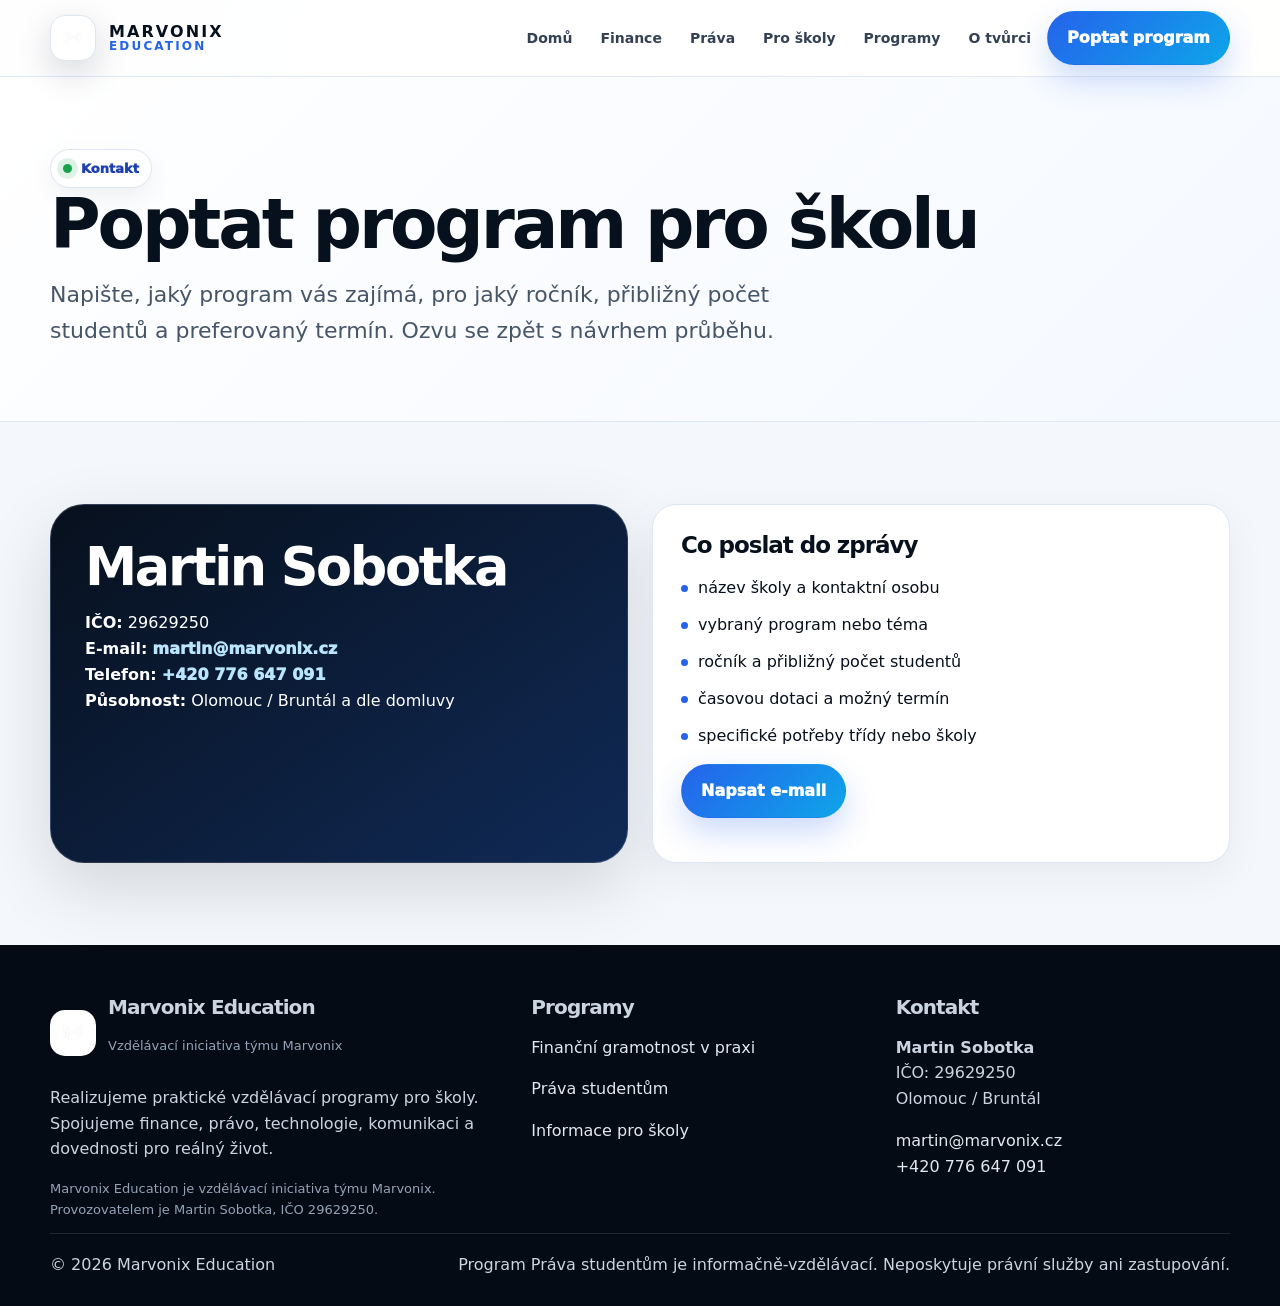
==== commit b0aa8d7b: "Add files via upload" ====
--- a/kontakt/index.html
+++ b/kontakt/index.html
@@ -1 +1 @@
-<!doctype html><html lang="cs"><head><meta charset="utf-8"><meta name="viewport" content="width=device-width,initial-scale=1"><title>Kontakt | Marvonix Education</title><meta name="description" content="Kontakt pro školy: domluvte vzdělávací program Marvonix Education. Martin Sobotka, martin@marvonix.cz, +420 776 647 091."><meta name="robots" content="index, follow"><meta name="theme-color" content="#07101f"><link rel="canonical" href="https://education.marvonix.cz/kontakt/"><link rel="icon" href="../favicon.ico" sizes="any"><link rel="icon" type="image/png" sizes="32x32" href="../favicon-32x32.png"><link rel="icon" type="image/png" sizes="16x16" href="../favicon-16x16.png"><link rel="apple-touch-icon" href="../apple-touch-icon.png"><link rel="manifest" href="../site.webmanifest"><meta property="og:title" content="Kontakt | Marvonix Education"><meta property="og:description" content="Kontakt pro školy: domluvte vzdělávací program Marvonix Education. Martin Sobotka, martin@marvonix.cz, +420 776 647 091."><meta property="og:type" content="website"><meta property="og:locale" content="cs_CZ"><meta property="og:image" content="https://education.marvonix.cz/assets/og-cover.svg"><meta http-equiv="Content-Security-Policy" content="default-src 'self'; img-src 'self' data:; style-src 'self' 'unsafe-inline'; script-src 'self'; base-uri 'self'; form-action 'self' mailto:"><link rel="stylesheet" href="../style.css"><script type="application/ld+json">{"@context":"https://schema.org","@type":"EducationalOrganization","name":"Marvonix Education","description":"Vzdělávací iniciativa týmu Marvonix pro školy.","founder":{"@type":"Person","name":"Martin Sobotka"},"email":"martin@marvonix.cz","telephone":"+420776647091","url":"https://education.marvonix.cz"}</script></head><body><a class="skip" href="#obsah">Přejít na obsah</a><header class="topbar"><div class="container nav"><a class="brand" href="../" aria-label="Marvonix Education domů"><img class="brand-mark" src="../android-chrome-192x192.png" alt=""><span class="brand-text"><strong>Marvonix Education</strong><span>Education initiative</span></span></a><nav class="menu" data-nav aria-label="Hlavní navigace"><a class="" href="../">Domů</a><a class="" href="../programy/financni-gramotnost.html">Finance</a><a class="" href="../programy/prava-studentum.html">Práva</a><a class="" href="../pro-skoly/">Pro školy</a><a class="" href="../projekty/">Programy</a><a class="" href="../o-tvurci/">O tvůrci</a><a class="btn primary" href="../kontakt/">Poptat program</a></nav><button class="hamb" data-menu aria-label="Otevřít menu" aria-expanded="false">☰</button></div></header><main id="obsah"><section class="page-hero"><div class="container"><span class="eyebrow"><span class="dot"></span> Kontakt</span><h1 class="page-title">Domluvte program pro svou školu.</h1><p class="lead">Napište téma, ročník, počet žáků a ideální termín. Ozveme se s návrhem průběhu programu.</p></div></section><section class="section alt"><div class="container grid-2"><div class="card highlight"><h2>Rychlý kontakt</h2><p><strong>Martin Sobotka</strong><br>IČO: 29629250</p><p><a href="mailto:martin@marvonix.cz">martin@marvonix.cz</a><br><a href="tel:+420776647091">+420 776 647 091</a></p><p class="muted">Do zprávy napište název školy, město, ročník, počet studentů, vybrané téma a orientační termín.</p><a class="btn primary" href="mailto:martin@marvonix.cz?subject=Poptávka%20programu%20Marvonix%20Education">Napsat e-mail</a></div><div><h2>Co lze poptat</h2><ul class="list"><li>Finanční gramotnost v praxi</li><li>Práva studentům</li><li>tematický blok více programů</li><li>besedu pro konkrétní třídu</li><li>program pro projektový den</li></ul><div class="notice"><strong>Cena:</strong> Programy jsou pro školy aktuálně poskytovány bezplatně.</div></div></div></section></main><footer class="footer"><div class="container footer-grid"><div><div class="footer-brand"><img src="../android-chrome-192x192.png" alt=""><div><h3>Marvonix Education</h3><p class="tiny">Vzdělávací iniciativa týmu Marvonix</p></div></div><p>Vytváříme a realizujeme praktické vzdělávací programy pro školy. Spojujeme finance, právo, technologie, komunikaci a dovednosti pro reálný život.</p><p class="tiny">Marvonix je tým a značka vedená Martinem Sobotkou, OSVČ. Marvonix Education vystupuje jako vzdělávací iniciativa týmu Marvonix.</p></div><div><h3>Programy</h3><p><a href="../programy/financni-gramotnost.html">Finanční gramotnost v praxi</a></p><p><a href="../programy/prava-studentum.html">Práva studentům</a></p><p><a href="../pro-skoly/">Informace pro školy</a></p></div><div><h3>Kontakt</h3><p><strong>Martin Sobotka</strong><br>IČO: 29629250<br>Olomouc / Bruntál</p><p><a href="mailto:martin@marvonix.cz">martin@marvonix.cz</a><br><a href="tel:+420776647091">+420 776 647 091</a></p></div></div><div class="container legal"><span>© 2026 Marvonix Education</span><span>Program Práva studentům je informačně-vzdělávací. Neposkytuje právní služby ani zastupování.</span></div></footer><script src="../script.js"></script></body></html>+<!doctype html><html lang="cs"><head><meta charset="utf-8"><meta name="viewport" content="width=device-width,initial-scale=1"><title>Kontakt | Marvonix Education</title><meta name="description" content="Kontakt pro školy: Martin Sobotka, IČO 29629250, martin@marvonix.cz, +420 776 647 091."><meta name="robots" content="index, follow"><meta name="theme-color" content="#07101d"><link rel="canonical" href="https://education.marvonix.cz/kontakt/"><link rel="icon" href="../favicon.ico" sizes="any"><link rel="icon" type="image/png" sizes="32x32" href="../favicon-32x32.png"><link rel="icon" type="image/png" sizes="16x16" href="../favicon-16x16.png"><link rel="apple-touch-icon" href="../apple-touch-icon.png"><link rel="manifest" href="../site.webmanifest"><meta property="og:title" content="Kontakt | Marvonix Education"><meta property="og:description" content="Kontakt pro školy: Martin Sobotka, IČO 29629250, martin@marvonix.cz, +420 776 647 091."><meta property="og:type" content="website"><meta property="og:locale" content="cs_CZ"><meta property="og:image" content="https://education.marvonix.cz/assets/og-cover.svg"><meta http-equiv="Content-Security-Policy" content="default-src 'self'; img-src 'self' data:; style-src 'self' 'unsafe-inline'; script-src 'self'; base-uri 'self'; form-action 'self' mailto:"><link rel="stylesheet" href="../style.css"><script type="application/ld+json">{"@context":"https://schema.org","@type":"EducationalOrganization","name":"Marvonix Education","description":"Vzdělávací iniciativa týmu Marvonix pro školy.","founder":{"@type":"Person","name":"Martin Sobotka"},"email":"martin@marvonix.cz","telephone":"+420776647091","url":"https://education.marvonix.cz"}</script></head><body><a class="skip" href="#obsah">Přejít na obsah</a><header class="topbar"><div class="container nav"><a class="brand" href="../" aria-label="Marvonix Education domů"><img class="brand-mark" src="../android-chrome-192x192.png" alt=""><span class="brand-copy"><b>Marvonix</b><span>Education</span></span></a><nav class="menu" data-nav aria-label="Hlavní navigace"><a class="" href="../">Domů</a><a class="" href="../programy/financni-gramotnost.html">Finance</a><a class="" href="../programy/prava-studentum.html">Práva</a><a class="" href="../pro-skoly/">Pro školy</a><a class="" href="../projekty/">Programy</a><a class="" href="../o-tvurci/">O tvůrci</a><a class="btn primary" href="../kontakt/">Poptat program</a></nav><button class="hamb" data-menu aria-label="Otevřít menu" aria-expanded="false">☰</button></div></header><main id="obsah"><section class="page-hero"><div class="container"><span class="eyebrow"><span class="dot"></span> Kontakt</span><h1 class="page-title">Poptat program pro školu</h1><p class="lead">Napište, jaký program vás zajímá, pro jaký ročník, přibližný počet studentů a preferovaný termín. Ozvu se zpět s návrhem průběhu.</p></div></section><section class="section alt"><div class="container grid-2"><div class="contact-box"><h2>Martin Sobotka</h2><p><strong>IČO:</strong> 29629250<br><strong>E-mail:</strong> <a href="mailto:martin@marvonix.cz">martin@marvonix.cz</a><br><strong>Telefon:</strong> <a href="tel:+420776647091">+420 776 647 091</a><br><strong>Působnost:</strong> Olomouc / Bruntál a dle domluvy</p></div><div class="card"><h3>Co poslat do zprávy</h3><ul class="list"><li>název školy a kontaktní osobu</li><li>vybraný program nebo téma</li><li>ročník a přibližný počet studentů</li><li>časovou dotaci a možný termín</li><li>specifické potřeby třídy nebo školy</li></ul><p><a class="btn primary" href="mailto:martin@marvonix.cz?subject=Poptávka%20programu%20Marvonix%20Education">Napsat e-mail</a></p></div></div></section></main><footer class="footer"><div class="container footer-grid"><div><div class="footer-brand"><img src="../android-chrome-192x192.png" alt=""><div><h3>Marvonix Education</h3><p class="tiny">Vzdělávací iniciativa týmu Marvonix</p></div></div><p>Realizujeme praktické vzdělávací programy pro školy. Spojujeme finance, právo, technologie, komunikaci a dovednosti pro reálný život.</p><p class="tiny">Marvonix Education je vzdělávací iniciativa týmu Marvonix. Provozovatelem je Martin Sobotka, IČO 29629250.</p></div><div><h3>Programy</h3><p><a href="../programy/financni-gramotnost.html">Finanční gramotnost v praxi</a></p><p><a href="../programy/prava-studentum.html">Práva studentům</a></p><p><a href="../pro-skoly/">Informace pro školy</a></p></div><div><h3>Kontakt</h3><p><strong>Martin Sobotka</strong><br>IČO: 29629250<br>Olomouc / Bruntál</p><p><a href="mailto:martin@marvonix.cz">martin@marvonix.cz</a><br><a href="tel:+420776647091">+420 776 647 091</a></p></div></div><div class="container legal"><span>© 2026 Marvonix Education</span><span>Program Práva studentům je informačně-vzdělávací. Neposkytuje právní služby ani zastupování.</span></div></footer><script src="../script.js"></script></body></html>
--- a/style.css
+++ b/style.css
@@ -1,3 +1,2 @@
 
-:root{--bg:#f5f7fb;--paper:#ffffff;--ink:#08111f;--muted:#5d6b82;--line:#dce4ef;--blue:#2563eb;--blue2:#1d4ed8;--cyan:#06b6d4;--green:#16a34a;--gold:#d7a84a;--dark:#07101f;--dark2:#0b1628;--soft:#eef5ff;--shadow:0 24px 80px rgba(7,16,31,.13);--radius:28px;--max:1200px}*{box-sizing:border-box}html{scroll-behavior:smooth}body{margin:0;font-family:Inter,ui-sans-serif,system-ui,-apple-system,"Segoe UI",Arial,sans-serif;background:var(--bg);color:var(--ink);line-height:1.65}body:before{content:"";position:fixed;inset:0;pointer-events:none;background:radial-gradient(circle at 80px 40px,rgba(37,99,235,.10),transparent 280px),radial-gradient(circle at 90% 12%,rgba(6,182,212,.10),transparent 320px);z-index:-1}img{max-width:100%;display:block}a{color:inherit;text-decoration:none}.container{width:min(var(--max),calc(100% - 40px));margin-inline:auto}.skip{position:absolute;left:-999px;top:8px;background:#fff;color:#000;padding:10px 14px;border-radius:12px;z-index:99}.skip:focus{left:8px}.topbar{position:sticky;top:0;z-index:60;background:rgba(255,255,255,.88);backdrop-filter:blur(20px);border-bottom:1px solid rgba(220,228,239,.8)}.nav{min-height:78px;display:flex;align-items:center;justify-content:space-between;gap:18px}.brand{display:flex;align-items:center;gap:12px;font-weight:950;letter-spacing:-.03em}.brand-mark{width:42px;height:42px;border-radius:13px;background:#fff;box-shadow:0 12px 32px rgba(7,16,31,.14);border:1px solid var(--line);padding:6px}.brand-text{display:flex;flex-direction:column;line-height:1}.brand-text strong{font-size:18px}.brand-text span{font-size:11px;text-transform:uppercase;letter-spacing:.12em;color:var(--muted);font-weight:900}.menu{display:flex;align-items:center;gap:6px}.menu a:not(.btn){font-size:14px;font-weight:850;color:#334155;padding:10px 12px;border-radius:999px}.menu a:hover,.menu a.active{background:var(--soft);color:var(--blue)}.hamb{display:none;border:0;background:var(--dark);color:#fff;border-radius:14px;padding:10px 13px;font-size:22px}.btn{display:inline-flex;align-items:center;justify-content:center;gap:9px;border-radius:999px;padding:13px 18px;font-weight:950;border:1px solid transparent;transition:.18s ease;cursor:pointer}.btn.primary{background:linear-gradient(135deg,var(--blue),#0ea5e9);color:#fff;box-shadow:0 14px 32px rgba(37,99,235,.25)}.btn.primary:hover{transform:translateY(-1px);box-shadow:0 18px 44px rgba(37,99,235,.30)}.btn.ghost{background:#fff;border-color:var(--line);color:var(--ink)}.btn.ghost:hover{border-color:#bfdbfe;background:#f8fbff}.hero{padding:86px 0 58px;background:linear-gradient(180deg,#fff 0,#f7fbff 100%)}.hero-grid{display:grid;grid-template-columns:1.02fr .98fr;gap:54px;align-items:center}.eyebrow{display:inline-flex;align-items:center;gap:9px;background:#fff;border:1px solid var(--line);border-radius:999px;padding:8px 12px;color:#1d4ed8;font-weight:950;font-size:13px;box-shadow:0 10px 28px rgba(7,16,31,.06)}.dot{width:9px;height:9px;background:#22c55e;border-radius:99px;box-shadow:0 0 0 6px rgba(34,197,94,.14)}h1,h2,h3{line-height:1.08;margin:0 0 16px}h1{font-size:clamp(42px,6vw,78px);letter-spacing:-.06em}h2{font-size:clamp(30px,4vw,52px);letter-spacing:-.045em}h3{font-size:23px;letter-spacing:-.025em}.lead{font-size:clamp(18px,2vw,22px);color:#475569;margin:0 0 28px;max-width:850px}.actions{display:flex;gap:12px;flex-wrap:wrap}.hero-badges{display:flex;flex-wrap:wrap;gap:10px;margin:28px 0}.badge{padding:9px 13px;background:#fff;border:1px solid var(--line);border-radius:999px;color:#334155;font-weight:900;font-size:14px}.hero-card{background:linear-gradient(145deg,#fff,#eef6ff);border:1px solid var(--line);box-shadow:var(--shadow);border-radius:38px;overflow:hidden;padding:12px}.hero-card img{border-radius:30px}.stats{display:grid;grid-template-columns:repeat(3,1fr);gap:14px;margin-top:24px}.stat{background:#fff;border:1px solid var(--line);border-radius:21px;padding:16px}.stat strong{font-size:26px;display:block}.stat span{color:var(--muted);font-size:13px;font-weight:850}.section{padding:78px 0}.section.alt{background:#fff}.section.dark{background:radial-gradient(circle at 86% 16%,rgba(37,99,235,.35),transparent 32%),linear-gradient(135deg,var(--dark),#0f2340);color:#fff}.section.dark .lead,.section.dark .muted{color:#cbd5e1}.section-head{display:flex;align-items:end;justify-content:space-between;gap:28px;margin-bottom:30px}.section-head p{max-width:620px;margin:0;color:var(--muted)}.grid-2{display:grid;grid-template-columns:repeat(2,1fr);gap:22px}.grid-3{display:grid;grid-template-columns:repeat(3,1fr);gap:22px}.grid-4{display:grid;grid-template-columns:repeat(4,1fr);gap:18px}.card{background:var(--paper);border:1px solid var(--line);border-radius:var(--radius);padding:28px;box-shadow:0 14px 42px rgba(7,16,31,.06)}.card.lift{transition:.18s ease}.card.lift:hover{transform:translateY(-3px);box-shadow:0 24px 62px rgba(7,16,31,.12)}.highlight{border-color:#bfd7ff;background:linear-gradient(180deg,#fff,#eff6ff)}.green{border-color:#bbf7d0;background:linear-gradient(180deg,#fff,#f0fdf4)}.icon{width:50px;height:50px;border-radius:16px;display:grid;place-items:center;background:#eff6ff;color:var(--blue);font-size:24px;margin-bottom:18px}.muted{color:var(--muted)}.list{display:grid;gap:11px;margin:18px 0 0;padding:0;list-style:none}.list li{display:flex;gap:10px;align-items:flex-start}.list li:before{content:"✓";color:var(--green);font-weight:950}.pill{display:inline-flex;background:#f8fafc;border:1px solid var(--line);border-radius:999px;padding:7px 11px;font-size:13px;font-weight:900;color:#334155}.page-hero{padding:74px 0 38px;background:linear-gradient(180deg,#fff,#f7fbff)}.page-title{font-size:clamp(38px,5vw,68px);max-width:1060px}.program-meta{display:grid;grid-template-columns:repeat(4,1fr);gap:16px;margin-top:32px}.meta{background:#fff;border:1px solid var(--line);border-radius:20px;padding:16px}.meta span{display:block;color:var(--muted);font-size:12px;font-weight:950;text-transform:uppercase;letter-spacing:.055em}.meta strong{font-size:18px}.timeline{display:grid;gap:16px;counter-reset:item}.step{display:grid;grid-template-columns:54px 1fr;gap:18px;align-items:start}.step:before{counter-increment:item;content:counter(item);width:54px;height:54px;border-radius:18px;background:linear-gradient(135deg,var(--dark),#1e3a8a);color:#fff;display:grid;place-items:center;font-weight:950}.notice{background:#fff7ed;border:1px solid #fed7aa;border-radius:24px;padding:22px;color:#7c2d12}.contact-box{background:rgba(255,255,255,.08);border:1px solid rgba(255,255,255,.16);color:#fff;border-radius:34px;padding:34px;box-shadow:var(--shadow)}.contact-box a{color:#bae6fd;font-weight:950}.article{max-width:900px}.article p,.article li{font-size:18px}.article h2{font-size:34px;margin-top:38px}.footer{background:#050b14;color:#cbd5e1;padding:50px 0 28px}.footer-grid{display:grid;grid-template-columns:1.35fr 1fr 1fr;gap:30px}.footer-brand{display:flex;gap:12px;align-items:center;margin-bottom:14px}.footer-brand img{width:44px;height:44px;border-radius:13px;background:#fff;padding:6px}.footer a{color:#e2e8f0}.tiny{font-size:13px;color:#94a3b8}.legal{border-top:1px solid rgba(255,255,255,.12);padding-top:18px;display:flex;justify-content:space-between;gap:18px;flex-wrap:wrap}.blog-card time{color:var(--muted);font-size:13px;font-weight:950}.cta-band{background:linear-gradient(135deg,#0b1220,#123b7a);color:#fff;border-radius:36px;padding:38px;display:grid;grid-template-columns:1.2fr .8fr;gap:24px;align-items:center}.kpi{display:grid;grid-template-columns:repeat(3,1fr);gap:14px}.kpi div{background:rgba(255,255,255,.08);border:1px solid rgba(255,255,255,.14);border-radius:20px;padding:16px}.kpi strong{font-size:24px;display:block}@media(max-width:1040px){.menu a:not(.btn){font-size:13px;padding:9px}.brand-text span{display:none}}@media(max-width:940px){.hero-grid,.grid-2,.grid-3,.footer-grid,.cta-band{grid-template-columns:1fr}.grid-4,.program-meta{grid-template-columns:repeat(2,1fr)}.section-head{display:block}.menu{display:none;position:absolute;left:20px;right:20px;top:76px;background:#fff;border:1px solid var(--line);border-radius:24px;padding:14px;box-shadow:var(--shadow);flex-direction:column;align-items:stretch}.menu.open{display:flex}.menu a{width:100%}.hamb{display:block}.hero{padding-top:50px}}@media(max-width:560px){.container{width:min(100% - 28px,var(--max))}.brand-mark{width:38px;height:38px}.brand-text strong{font-size:16px}.hero-badges,.stats,.grid-4,.program-meta,.kpi{grid-template-columns:1fr}.section{padding:54px 0}.hero{padding:54px 0 38px}.card,.cta-band{padding:22px}.btn{width:100%}.legal{display:block}h1{font-size:42px}.page-title{font-size:38px}.nav{min-height:72px}}
-@media (prefers-reduced-motion:reduce){*{scroll-behavior:auto!important;transition:none!important}}
+:root{--ink:#07101d;--muted:#5e6b7d;--soft:#f4f7fb;--paper:#fff;--line:#dde6f2;--navy:#07101d;--navy2:#0b1d3a;--blue:#2563eb;--blue2:#1e40af;--sky:#38bdf8;--gold:#d6aa4d;--green:#16a34a;--radius:24px;--max:1180px;--shadow:0 24px 70px rgba(7,16,29,.14)}*{box-sizing:border-box}html{scroll-behavior:smooth;-webkit-text-size-adjust:100%}body{margin:0;font-family:Inter,ui-sans-serif,system-ui,-apple-system,BlinkMacSystemFont,"Segoe UI",Roboto,Arial,sans-serif;background:#fff;color:var(--ink);line-height:1.62}body::before{content:"";position:fixed;inset:0;z-index:-1;pointer-events:none;background:radial-gradient(circle at 8% -4%,rgba(37,99,235,.12),transparent 360px),radial-gradient(circle at 94% 8%,rgba(214,170,77,.12),transparent 340px)}a{color:inherit;text-decoration:none}img{max-width:100%;display:block}.container{width:min(var(--max),calc(100% - 40px));margin-inline:auto}.skip{position:absolute;left:-999px;top:10px;background:#fff;color:#000;padding:10px 14px;border-radius:12px;z-index:100}.skip:focus{left:10px}.topbar{position:sticky;top:0;z-index:80;background:rgba(255,255,255,.92);backdrop-filter:blur(18px);border-bottom:1px solid rgba(221,230,242,.9)}.nav{min-height:76px;display:flex;align-items:center;justify-content:space-between;gap:22px}.brand{display:flex;align-items:center;gap:13px;min-width:max-content}.brand-mark{width:46px;height:46px;border-radius:15px;padding:7px;background:#fff;border:1px solid var(--line);box-shadow:0 12px 34px rgba(7,16,29,.16)}.brand-copy{display:flex;flex-direction:column;line-height:1}.brand-copy b{font-size:16px;letter-spacing:.13em;text-transform:uppercase}.brand-copy span{font-size:12px;letter-spacing:.18em;text-transform:uppercase;color:var(--blue);font-weight:900}.menu{display:flex;align-items:center;gap:4px}.menu a:not(.btn){font-size:14px;font-weight:850;color:#334155;padding:10px 12px;border-radius:999px;white-space:nowrap}.menu a:not(.btn):hover,.menu a.active{background:#edf4ff;color:var(--blue)}.hamb{display:none;border:0;background:var(--navy);color:white;border-radius:14px;padding:9px 12px;font-size:22px;line-height:1}.btn{display:inline-flex;align-items:center;justify-content:center;gap:10px;border-radius:999px;padding:13px 19px;font-weight:950;border:1px solid transparent;transition:.18s ease;cursor:pointer}.btn.primary{background:linear-gradient(135deg,var(--blue),#0ea5e9);color:white;box-shadow:0 14px 32px rgba(37,99,235,.24)}.btn.primary:hover{transform:translateY(-1px);box-shadow:0 20px 46px rgba(37,99,235,.32)}.btn.dark{background:var(--navy);color:#fff}.btn.ghost{background:white;border-color:var(--line);color:var(--ink)}.btn.ghost:hover{border-color:#bfdbfe;background:#f8fbff}.hero{position:relative;overflow:hidden;padding:82px 0 72px;background:linear-gradient(135deg,#ffffff 0%,#f7fbff 48%,#eef5ff 100%);border-bottom:1px solid var(--line)}.hero::after{content:"";position:absolute;right:-140px;top:-190px;width:520px;height:520px;border-radius:50%;background:radial-gradient(circle,rgba(37,99,235,.17),transparent 66%)}.hero-grid{position:relative;z-index:1;display:grid;grid-template-columns:1.06fr .94fr;gap:54px;align-items:center}.eyebrow{display:inline-flex;align-items:center;gap:9px;background:#fff;border:1px solid var(--line);border-radius:999px;padding:8px 12px;color:var(--blue2);font-weight:950;font-size:13px;box-shadow:0 10px 26px rgba(7,16,29,.06)}.dot{width:9px;height:9px;border-radius:99px;background:var(--green);box-shadow:0 0 0 6px rgba(22,163,74,.14)}h1,h2,h3{line-height:1.06;margin:0 0 16px;letter-spacing:-.045em}h1{font-size:clamp(44px,6.2vw,82px);max-width:950px}h2{font-size:clamp(31px,4.1vw,54px)}h3{font-size:23px}.lead{font-size:clamp(18px,2vw,22px);color:#475569;margin:0 0 28px;max-width:780px}.actions{display:flex;flex-wrap:wrap;gap:12px}.hero-badges,.chips{display:flex;flex-wrap:wrap;gap:10px;margin:26px 0}.badge,.chip{padding:9px 13px;border:1px solid var(--line);background:#fff;border-radius:999px;color:#334155;font-weight:900;font-size:14px}.hero-panel{position:relative;background:linear-gradient(145deg,var(--navy),#102a56);border:1px solid rgba(255,255,255,.18);border-radius:36px;padding:30px;box-shadow:var(--shadow);color:#fff;overflow:hidden}.hero-panel::before{content:"";position:absolute;inset:-80px -100px auto auto;width:280px;height:280px;border-radius:50%;background:rgba(37,99,235,.42)}.panel-top{position:relative;display:flex;align-items:center;gap:14px;margin-bottom:22px}.panel-top img{width:54px;height:54px;border-radius:17px;background:#fff;padding:8px}.panel-top b{display:block;letter-spacing:.14em;text-transform:uppercase}.panel-top span{color:#cbd5e1;font-size:13px}.panel-grid{position:relative;display:grid;gap:13px}.panel-item{background:rgba(255,255,255,.08);border:1px solid rgba(255,255,255,.14);border-radius:22px;padding:18px}.panel-item strong{display:block;font-size:22px;color:#fff}.panel-item span{color:#cbd5e1}.section{padding:82px 0}.section.alt{background:var(--soft)}.section.dark{background:radial-gradient(circle at 82% 12%,rgba(37,99,235,.36),transparent 28%),linear-gradient(135deg,var(--navy),#10213f);color:#fff}.section.dark .lead,.section.dark .muted{color:#cbd5e1}.section-head{display:flex;align-items:flex-end;justify-content:space-between;gap:28px;margin-bottom:32px}.section-head p{max-width:620px;margin:0;color:var(--muted)}.grid-2{display:grid;grid-template-columns:repeat(2,1fr);gap:24px}.grid-3{display:grid;grid-template-columns:repeat(3,1fr);gap:22px}.grid-4{display:grid;grid-template-columns:repeat(4,1fr);gap:18px}.card{background:var(--paper);border:1px solid var(--line);border-radius:var(--radius);padding:28px;box-shadow:0 12px 42px rgba(7,16,29,.055)}.card.lift{transition:.18s ease}.card.lift:hover{transform:translateY(-3px);box-shadow:0 24px 62px rgba(7,16,29,.13)}.card.dark-card{background:linear-gradient(145deg,var(--navy),#102a56);color:#fff;border-color:rgba(255,255,255,.12)}.card.accent{border-color:#bdd7ff;background:linear-gradient(180deg,#fff,#eef6ff)}.card.green{border-color:#bbf7d0;background:linear-gradient(180deg,#fff,#f0fdf4)}.icon{width:48px;height:48px;border-radius:15px;background:linear-gradient(135deg,#edf4ff,#fff);border:1px solid var(--line);display:grid;place-items:center;color:var(--blue);font-weight:950;margin-bottom:18px;letter-spacing:.03em}.muted{color:var(--muted)}.list{display:grid;gap:11px;margin:18px 0 0;padding:0;list-style:none}.list li{display:flex;gap:10px;align-items:flex-start}.list li::before{content:"";width:7px;height:7px;border-radius:99px;background:var(--blue);margin-top:.65em;flex:0 0 auto}.page-hero{padding:72px 0 44px;background:linear-gradient(135deg,#fff,#f4f8ff);border-bottom:1px solid var(--line)}.page-title{font-size:clamp(40px,5.4vw,72px)}.program-meta{display:grid;grid-template-columns:repeat(4,1fr);gap:16px;margin-top:32px}.meta{background:#fff;border:1px solid var(--line);border-radius:20px;padding:17px}.meta span{display:block;color:var(--muted);font-size:12px;font-weight:950;text-transform:uppercase;letter-spacing:.07em}.meta strong{font-size:18px}.timeline{display:grid;gap:16px;counter-reset:item}.step{display:grid;grid-template-columns:54px 1fr;gap:18px;align-items:start}.step::before{counter-increment:item;content:counter(item);width:54px;height:54px;border-radius:18px;background:linear-gradient(135deg,var(--navy),#1d4ed8);color:#fff;display:grid;place-items:center;font-weight:950}.notice{background:#fff7ed;border:1px solid #fed7aa;border-radius:24px;padding:22px;color:#7c2d12}.cta-band{background:linear-gradient(135deg,#06101f,#11366e);color:#fff;border-radius:36px;padding:38px;display:grid;grid-template-columns:1.15fr .85fr;gap:24px;align-items:center;box-shadow:var(--shadow)}.kpi{display:grid;grid-template-columns:repeat(3,1fr);gap:14px}.kpi div{background:rgba(255,255,255,.08);border:1px solid rgba(255,255,255,.14);border-radius:20px;padding:16px}.kpi strong{font-size:24px;display:block}.contact-box{background:linear-gradient(145deg,var(--navy),#102a56);border:1px solid rgba(255,255,255,.16);color:#fff;border-radius:34px;padding:34px;box-shadow:var(--shadow)}.contact-box a{color:#bae6fd;font-weight:950}.article{max-width:900px}.article p,.article li{font-size:18px}.article h2{font-size:34px;margin-top:38px}.blog-card time{color:var(--muted);font-size:13px;font-weight:950}.footer{background:#050b14;color:#cbd5e1;padding:52px 0 28px}.footer-grid{display:grid;grid-template-columns:1.35fr 1fr 1fr;gap:30px}.footer-brand{display:flex;gap:12px;align-items:center;margin-bottom:14px}.footer-brand img{width:46px;height:46px;border-radius:15px;background:#fff;padding:7px}.footer h3{font-size:20px}.footer a{color:#e2e8f0}.tiny{font-size:13px;color:#94a3b8}.legal{border-top:1px solid rgba(255,255,255,.12);padding-top:18px;display:flex;justify-content:space-between;gap:18px;flex-wrap:wrap}@media(max-width:1080px){.menu a:not(.btn){font-size:13px;padding:9px}.brand-copy b{font-size:14px}.brand-copy span{font-size:11px}}@media(max-width:960px){.hero-grid,.grid-2,.grid-3,.footer-grid,.cta-band{grid-template-columns:1fr}.grid-4,.program-meta{grid-template-columns:repeat(2,1fr)}.section-head{display:block}.menu{display:none;position:absolute;left:20px;right:20px;top:76px;background:#fff;border:1px solid var(--line);border-radius:24px;padding:14px;box-shadow:var(--shadow);flex-direction:column;align-items:stretch}.menu.open{display:flex}.menu a,.menu .btn{width:100%;justify-content:flex-start}.hamb{display:block}.hero{padding-top:54px}.hero-panel{margin-top:10px}}@media(max-width:560px){.container{width:min(100% - 28px,var(--max))}.brand-mark{width:40px;height:40px;border-radius:13px}.brand-copy b{font-size:12px}.brand-copy span{font-size:10px}.nav{min-height:70px}.hero{padding:44px 0 46px}.section{padding:56px 0}.grid-4,.program-meta,.kpi{grid-template-columns:1fr}.card,.cta-band,.hero-panel{padding:22px}.btn{width:100%}h1{font-size:41px}.page-title{font-size:38px}.hero-badges{margin:22px 0}.legal{display:block}}@media(prefers-reduced-motion:reduce){*{scroll-behavior:auto!important;transition:none!important}}
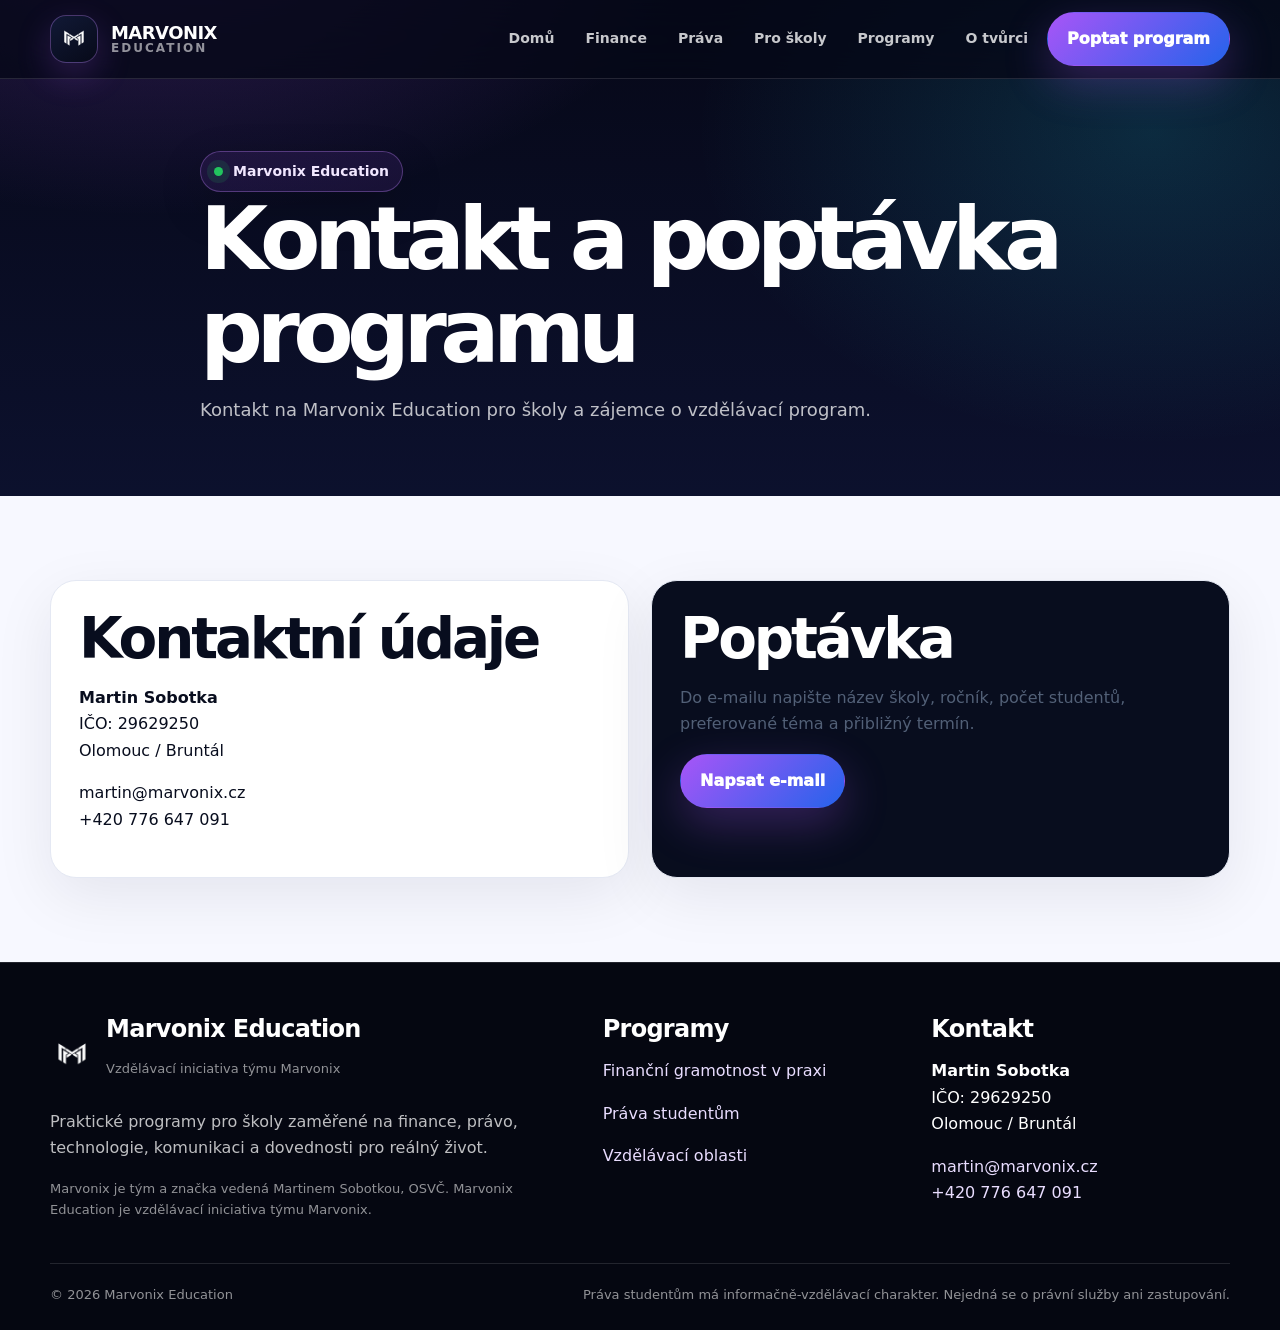
==== commit 2356b990: "Add files via upload" ====
--- a/kontakt/index.html
+++ b/kontakt/index.html
@@ -1 +1 @@
-<!doctype html><html lang="cs"><head><meta charset="utf-8"><meta name="viewport" content="width=device-width,initial-scale=1"><title>Kontakt | Marvonix Education</title><meta name="description" content="Kontakt pro školy: Martin Sobotka, IČO 29629250, martin@marvonix.cz, +420 776 647 091."><meta name="robots" content="index, follow"><meta name="theme-color" content="#07101d"><link rel="canonical" href="https://education.marvonix.cz/kontakt/"><link rel="icon" href="../favicon.ico" sizes="any"><link rel="icon" type="image/png" sizes="32x32" href="../favicon-32x32.png"><link rel="icon" type="image/png" sizes="16x16" href="../favicon-16x16.png"><link rel="apple-touch-icon" href="../apple-touch-icon.png"><link rel="manifest" href="../site.webmanifest"><meta property="og:title" content="Kontakt | Marvonix Education"><meta property="og:description" content="Kontakt pro školy: Martin Sobotka, IČO 29629250, martin@marvonix.cz, +420 776 647 091."><meta property="og:type" content="website"><meta property="og:locale" content="cs_CZ"><meta property="og:image" content="https://education.marvonix.cz/assets/og-cover.svg"><meta http-equiv="Content-Security-Policy" content="default-src 'self'; img-src 'self' data:; style-src 'self' 'unsafe-inline'; script-src 'self'; base-uri 'self'; form-action 'self' mailto:"><link rel="stylesheet" href="../style.css"><script type="application/ld+json">{"@context":"https://schema.org","@type":"EducationalOrganization","name":"Marvonix Education","description":"Vzdělávací iniciativa týmu Marvonix pro školy.","founder":{"@type":"Person","name":"Martin Sobotka"},"email":"martin@marvonix.cz","telephone":"+420776647091","url":"https://education.marvonix.cz"}</script></head><body><a class="skip" href="#obsah">Přejít na obsah</a><header class="topbar"><div class="container nav"><a class="brand" href="../" aria-label="Marvonix Education domů"><img class="brand-mark" src="../android-chrome-192x192.png" alt=""><span class="brand-copy"><b>Marvonix</b><span>Education</span></span></a><nav class="menu" data-nav aria-label="Hlavní navigace"><a class="" href="../">Domů</a><a class="" href="../programy/financni-gramotnost.html">Finance</a><a class="" href="../programy/prava-studentum.html">Práva</a><a class="" href="../pro-skoly/">Pro školy</a><a class="" href="../projekty/">Programy</a><a class="" href="../o-tvurci/">O tvůrci</a><a class="btn primary" href="../kontakt/">Poptat program</a></nav><button class="hamb" data-menu aria-label="Otevřít menu" aria-expanded="false">☰</button></div></header><main id="obsah"><section class="page-hero"><div class="container"><span class="eyebrow"><span class="dot"></span> Kontakt</span><h1 class="page-title">Poptat program pro školu</h1><p class="lead">Napište, jaký program vás zajímá, pro jaký ročník, přibližný počet studentů a preferovaný termín. Ozvu se zpět s návrhem průběhu.</p></div></section><section class="section alt"><div class="container grid-2"><div class="contact-box"><h2>Martin Sobotka</h2><p><strong>IČO:</strong> 29629250<br><strong>E-mail:</strong> <a href="mailto:martin@marvonix.cz">martin@marvonix.cz</a><br><strong>Telefon:</strong> <a href="tel:+420776647091">+420 776 647 091</a><br><strong>Působnost:</strong> Olomouc / Bruntál a dle domluvy</p></div><div class="card"><h3>Co poslat do zprávy</h3><ul class="list"><li>název školy a kontaktní osobu</li><li>vybraný program nebo téma</li><li>ročník a přibližný počet studentů</li><li>časovou dotaci a možný termín</li><li>specifické potřeby třídy nebo školy</li></ul><p><a class="btn primary" href="mailto:martin@marvonix.cz?subject=Poptávka%20programu%20Marvonix%20Education">Napsat e-mail</a></p></div></div></section></main><footer class="footer"><div class="container footer-grid"><div><div class="footer-brand"><img src="../android-chrome-192x192.png" alt=""><div><h3>Marvonix Education</h3><p class="tiny">Vzdělávací iniciativa týmu Marvonix</p></div></div><p>Realizujeme praktické vzdělávací programy pro školy. Spojujeme finance, právo, technologie, komunikaci a dovednosti pro reálný život.</p><p class="tiny">Marvonix Education je vzdělávací iniciativa týmu Marvonix. Provozovatelem je Martin Sobotka, IČO 29629250.</p></div><div><h3>Programy</h3><p><a href="../programy/financni-gramotnost.html">Finanční gramotnost v praxi</a></p><p><a href="../programy/prava-studentum.html">Práva studentům</a></p><p><a href="../pro-skoly/">Informace pro školy</a></p></div><div><h3>Kontakt</h3><p><strong>Martin Sobotka</strong><br>IČO: 29629250<br>Olomouc / Bruntál</p><p><a href="mailto:martin@marvonix.cz">martin@marvonix.cz</a><br><a href="tel:+420776647091">+420 776 647 091</a></p></div></div><div class="container legal"><span>© 2026 Marvonix Education</span><span>Program Práva studentům je informačně-vzdělávací. Neposkytuje právní služby ani zastupování.</span></div></footer><script src="../script.js"></script></body></html>+<!doctype html><html lang="cs"><head><meta charset="utf-8"><meta name="viewport" content="width=device-width,initial-scale=1,viewport-fit=cover"><title>Kontakt | Marvonix Education</title><meta name="description" content="Kontakt na Marvonix Education pro školy a zájemce o vzdělávací program."><meta name="robots" content="index, follow, max-image-preview:large"><meta name="theme-color" content="#060818"><link rel="canonical" href="https://education.marvonix.cz/"><meta property="og:type" content="website"><meta property="og:locale" content="cs_CZ"><meta property="og:site_name" content="Marvonix Education"><meta property="og:title" content="Kontakt | Marvonix Education"><meta property="og:description" content="Kontakt na Marvonix Education pro školy a zájemce o vzdělávací program."><meta property="og:image" content="https://education.marvonix.cz/android-chrome-512x512.png"><meta name="twitter:card" content="summary_large_image"><link rel="icon" href="/favicon.ico" sizes="any"><link rel="icon" type="image/png" sizes="32x32" href="/favicon-32x32.png"><link rel="icon" type="image/png" sizes="16x16" href="/favicon-16x16.png"><link rel="apple-touch-icon" href="/apple-touch-icon.png"><link rel="manifest" href="/site.webmanifest"><meta http-equiv="Content-Security-Policy" content="default-src 'self'; img-src 'self' data:; style-src 'self' 'unsafe-inline'; script-src 'self'; base-uri 'self'; form-action 'self' mailto:; frame-ancestors 'none'; upgrade-insecure-requests"><meta http-equiv="X-Content-Type-Options" content="nosniff"><meta name="referrer" content="strict-origin-when-cross-origin"><link rel="stylesheet" href="/style.css"><script type="application/ld+json">{"@context":"https://schema.org","@type":"EducationalOrganization","name":"Marvonix Education","description":"Vzdělávací iniciativa týmu Marvonix pro školy.","founder":{"@type":"Person","name":"Martin Sobotka"},"email":"martin@marvonix.cz","telephone":"+420776647091","url":"https://education.marvonix.cz"}</script></head><body><a class="skip" href="#obsah">Přejít na obsah</a><header class="topbar"><div class="container nav"><a class="brand" href="/" aria-label="Marvonix Education domů"><img class="brand-icon" src="/android-chrome-192x192.png" alt=""><span class="brand-copy"><strong>MARVONIX</strong><span>Education</span></span></a><nav class="menu" data-nav aria-label="Hlavní navigace"><a class="" href="/">Domů</a><a class="" href="/programy/financni-gramotnost.html">Finance</a><a class="" href="/programy/prava-studentum.html">Práva</a><a class="" href="/pro-skoly/">Pro školy</a><a class="" href="/projekty/">Programy</a><a class="" href="/o-tvurci/">O tvůrci</a><a class="btn primary" href="/kontakt/">Poptat program</a></nav><button class="hamb" data-menu aria-label="Otevřít menu" aria-expanded="false">☰</button></div></header><main id="obsah"><section class="page-hero"><div class="container article"><span class="eyebrow"><span class="dot"></span> Marvonix Education</span><h1>Kontakt a poptávka programu</h1><p class="lead">Kontakt na Marvonix Education pro školy a zájemce o vzdělávací program.</p></div></section><section class="section light"><div class="container grid-2"><div class="card"><h2>Kontaktní údaje</h2><p><strong>Martin Sobotka</strong><br>IČO: 29629250<br>Olomouc / Bruntál</p><p><a href="mailto:martin@marvonix.cz">martin@marvonix.cz</a><br><a href="tel:+420776647091">+420 776 647 091</a></p></div><div class="card" style="background:#080d1e;color:#fff"><h2>Poptávka</h2><p class="muted">Do e-mailu napište název školy, ročník, počet studentů, preferované téma a přibližný termín.</p><p><a class="btn primary" href="mailto:martin@marvonix.cz?subject=Poptávka programu Marvonix Education">Napsat e-mail</a></p></div></div></section></main><footer class="footer"><div class="container footer-grid"><div><div class="footer-brand"><img src="/android-chrome-192x192.png" alt=""><div><h3>Marvonix Education</h3><p class="tiny">Vzdělávací iniciativa týmu Marvonix</p></div></div><p class="muted">Praktické programy pro školy zaměřené na finance, právo, technologie, komunikaci a dovednosti pro reálný život.</p><p class="tiny">Marvonix je tým a značka vedená Martinem Sobotkou, OSVČ. Marvonix Education je vzdělávací iniciativa týmu Marvonix.</p></div><div><h3>Programy</h3><p><a href="/programy/financni-gramotnost.html">Finanční gramotnost v praxi</a></p><p><a href="/programy/prava-studentum.html">Práva studentům</a></p><p><a href="/projekty/">Vzdělávací oblasti</a></p></div><div><h3>Kontakt</h3><p><strong>Martin Sobotka</strong><br>IČO: 29629250<br>Olomouc / Bruntál</p><p><a href="mailto:martin@marvonix.cz">martin@marvonix.cz</a><br><a href="tel:+420776647091">+420 776 647 091</a></p></div></div><div class="container legal"><span>© 2026 Marvonix Education</span><span>Práva studentům má informačně-vzdělávací charakter. Nejedná se o právní služby ani zastupování.</span></div></footer><script src="/script.js"></script></body></html>
--- a/style.css
+++ b/style.css
@@ -1,2 +1,9 @@
 
-:root{--ink:#07101d;--muted:#5e6b7d;--soft:#f4f7fb;--paper:#fff;--line:#dde6f2;--navy:#07101d;--navy2:#0b1d3a;--blue:#2563eb;--blue2:#1e40af;--sky:#38bdf8;--gold:#d6aa4d;--green:#16a34a;--radius:24px;--max:1180px;--shadow:0 24px 70px rgba(7,16,29,.14)}*{box-sizing:border-box}html{scroll-behavior:smooth;-webkit-text-size-adjust:100%}body{margin:0;font-family:Inter,ui-sans-serif,system-ui,-apple-system,BlinkMacSystemFont,"Segoe UI",Roboto,Arial,sans-serif;background:#fff;color:var(--ink);line-height:1.62}body::before{content:"";position:fixed;inset:0;z-index:-1;pointer-events:none;background:radial-gradient(circle at 8% -4%,rgba(37,99,235,.12),transparent 360px),radial-gradient(circle at 94% 8%,rgba(214,170,77,.12),transparent 340px)}a{color:inherit;text-decoration:none}img{max-width:100%;display:block}.container{width:min(var(--max),calc(100% - 40px));margin-inline:auto}.skip{position:absolute;left:-999px;top:10px;background:#fff;color:#000;padding:10px 14px;border-radius:12px;z-index:100}.skip:focus{left:10px}.topbar{position:sticky;top:0;z-index:80;background:rgba(255,255,255,.92);backdrop-filter:blur(18px);border-bottom:1px solid rgba(221,230,242,.9)}.nav{min-height:76px;display:flex;align-items:center;justify-content:space-between;gap:22px}.brand{display:flex;align-items:center;gap:13px;min-width:max-content}.brand-mark{width:46px;height:46px;border-radius:15px;padding:7px;background:#fff;border:1px solid var(--line);box-shadow:0 12px 34px rgba(7,16,29,.16)}.brand-copy{display:flex;flex-direction:column;line-height:1}.brand-copy b{font-size:16px;letter-spacing:.13em;text-transform:uppercase}.brand-copy span{font-size:12px;letter-spacing:.18em;text-transform:uppercase;color:var(--blue);font-weight:900}.menu{display:flex;align-items:center;gap:4px}.menu a:not(.btn){font-size:14px;font-weight:850;color:#334155;padding:10px 12px;border-radius:999px;white-space:nowrap}.menu a:not(.btn):hover,.menu a.active{background:#edf4ff;color:var(--blue)}.hamb{display:none;border:0;background:var(--navy);color:white;border-radius:14px;padding:9px 12px;font-size:22px;line-height:1}.btn{display:inline-flex;align-items:center;justify-content:center;gap:10px;border-radius:999px;padding:13px 19px;font-weight:950;border:1px solid transparent;transition:.18s ease;cursor:pointer}.btn.primary{background:linear-gradient(135deg,var(--blue),#0ea5e9);color:white;box-shadow:0 14px 32px rgba(37,99,235,.24)}.btn.primary:hover{transform:translateY(-1px);box-shadow:0 20px 46px rgba(37,99,235,.32)}.btn.dark{background:var(--navy);color:#fff}.btn.ghost{background:white;border-color:var(--line);color:var(--ink)}.btn.ghost:hover{border-color:#bfdbfe;background:#f8fbff}.hero{position:relative;overflow:hidden;padding:82px 0 72px;background:linear-gradient(135deg,#ffffff 0%,#f7fbff 48%,#eef5ff 100%);border-bottom:1px solid var(--line)}.hero::after{content:"";position:absolute;right:-140px;top:-190px;width:520px;height:520px;border-radius:50%;background:radial-gradient(circle,rgba(37,99,235,.17),transparent 66%)}.hero-grid{position:relative;z-index:1;display:grid;grid-template-columns:1.06fr .94fr;gap:54px;align-items:center}.eyebrow{display:inline-flex;align-items:center;gap:9px;background:#fff;border:1px solid var(--line);border-radius:999px;padding:8px 12px;color:var(--blue2);font-weight:950;font-size:13px;box-shadow:0 10px 26px rgba(7,16,29,.06)}.dot{width:9px;height:9px;border-radius:99px;background:var(--green);box-shadow:0 0 0 6px rgba(22,163,74,.14)}h1,h2,h3{line-height:1.06;margin:0 0 16px;letter-spacing:-.045em}h1{font-size:clamp(44px,6.2vw,82px);max-width:950px}h2{font-size:clamp(31px,4.1vw,54px)}h3{font-size:23px}.lead{font-size:clamp(18px,2vw,22px);color:#475569;margin:0 0 28px;max-width:780px}.actions{display:flex;flex-wrap:wrap;gap:12px}.hero-badges,.chips{display:flex;flex-wrap:wrap;gap:10px;margin:26px 0}.badge,.chip{padding:9px 13px;border:1px solid var(--line);background:#fff;border-radius:999px;color:#334155;font-weight:900;font-size:14px}.hero-panel{position:relative;background:linear-gradient(145deg,var(--navy),#102a56);border:1px solid rgba(255,255,255,.18);border-radius:36px;padding:30px;box-shadow:var(--shadow);color:#fff;overflow:hidden}.hero-panel::before{content:"";position:absolute;inset:-80px -100px auto auto;width:280px;height:280px;border-radius:50%;background:rgba(37,99,235,.42)}.panel-top{position:relative;display:flex;align-items:center;gap:14px;margin-bottom:22px}.panel-top img{width:54px;height:54px;border-radius:17px;background:#fff;padding:8px}.panel-top b{display:block;letter-spacing:.14em;text-transform:uppercase}.panel-top span{color:#cbd5e1;font-size:13px}.panel-grid{position:relative;display:grid;gap:13px}.panel-item{background:rgba(255,255,255,.08);border:1px solid rgba(255,255,255,.14);border-radius:22px;padding:18px}.panel-item strong{display:block;font-size:22px;color:#fff}.panel-item span{color:#cbd5e1}.section{padding:82px 0}.section.alt{background:var(--soft)}.section.dark{background:radial-gradient(circle at 82% 12%,rgba(37,99,235,.36),transparent 28%),linear-gradient(135deg,var(--navy),#10213f);color:#fff}.section.dark .lead,.section.dark .muted{color:#cbd5e1}.section-head{display:flex;align-items:flex-end;justify-content:space-between;gap:28px;margin-bottom:32px}.section-head p{max-width:620px;margin:0;color:var(--muted)}.grid-2{display:grid;grid-template-columns:repeat(2,1fr);gap:24px}.grid-3{display:grid;grid-template-columns:repeat(3,1fr);gap:22px}.grid-4{display:grid;grid-template-columns:repeat(4,1fr);gap:18px}.card{background:var(--paper);border:1px solid var(--line);border-radius:var(--radius);padding:28px;box-shadow:0 12px 42px rgba(7,16,29,.055)}.card.lift{transition:.18s ease}.card.lift:hover{transform:translateY(-3px);box-shadow:0 24px 62px rgba(7,16,29,.13)}.card.dark-card{background:linear-gradient(145deg,var(--navy),#102a56);color:#fff;border-color:rgba(255,255,255,.12)}.card.accent{border-color:#bdd7ff;background:linear-gradient(180deg,#fff,#eef6ff)}.card.green{border-color:#bbf7d0;background:linear-gradient(180deg,#fff,#f0fdf4)}.icon{width:48px;height:48px;border-radius:15px;background:linear-gradient(135deg,#edf4ff,#fff);border:1px solid var(--line);display:grid;place-items:center;color:var(--blue);font-weight:950;margin-bottom:18px;letter-spacing:.03em}.muted{color:var(--muted)}.list{display:grid;gap:11px;margin:18px 0 0;padding:0;list-style:none}.list li{display:flex;gap:10px;align-items:flex-start}.list li::before{content:"";width:7px;height:7px;border-radius:99px;background:var(--blue);margin-top:.65em;flex:0 0 auto}.page-hero{padding:72px 0 44px;background:linear-gradient(135deg,#fff,#f4f8ff);border-bottom:1px solid var(--line)}.page-title{font-size:clamp(40px,5.4vw,72px)}.program-meta{display:grid;grid-template-columns:repeat(4,1fr);gap:16px;margin-top:32px}.meta{background:#fff;border:1px solid var(--line);border-radius:20px;padding:17px}.meta span{display:block;color:var(--muted);font-size:12px;font-weight:950;text-transform:uppercase;letter-spacing:.07em}.meta strong{font-size:18px}.timeline{display:grid;gap:16px;counter-reset:item}.step{display:grid;grid-template-columns:54px 1fr;gap:18px;align-items:start}.step::before{counter-increment:item;content:counter(item);width:54px;height:54px;border-radius:18px;background:linear-gradient(135deg,var(--navy),#1d4ed8);color:#fff;display:grid;place-items:center;font-weight:950}.notice{background:#fff7ed;border:1px solid #fed7aa;border-radius:24px;padding:22px;color:#7c2d12}.cta-band{background:linear-gradient(135deg,#06101f,#11366e);color:#fff;border-radius:36px;padding:38px;display:grid;grid-template-columns:1.15fr .85fr;gap:24px;align-items:center;box-shadow:var(--shadow)}.kpi{display:grid;grid-template-columns:repeat(3,1fr);gap:14px}.kpi div{background:rgba(255,255,255,.08);border:1px solid rgba(255,255,255,.14);border-radius:20px;padding:16px}.kpi strong{font-size:24px;display:block}.contact-box{background:linear-gradient(145deg,var(--navy),#102a56);border:1px solid rgba(255,255,255,.16);color:#fff;border-radius:34px;padding:34px;box-shadow:var(--shadow)}.contact-box a{color:#bae6fd;font-weight:950}.article{max-width:900px}.article p,.article li{font-size:18px}.article h2{font-size:34px;margin-top:38px}.blog-card time{color:var(--muted);font-size:13px;font-weight:950}.footer{background:#050b14;color:#cbd5e1;padding:52px 0 28px}.footer-grid{display:grid;grid-template-columns:1.35fr 1fr 1fr;gap:30px}.footer-brand{display:flex;gap:12px;align-items:center;margin-bottom:14px}.footer-brand img{width:46px;height:46px;border-radius:15px;background:#fff;padding:7px}.footer h3{font-size:20px}.footer a{color:#e2e8f0}.tiny{font-size:13px;color:#94a3b8}.legal{border-top:1px solid rgba(255,255,255,.12);padding-top:18px;display:flex;justify-content:space-between;gap:18px;flex-wrap:wrap}@media(max-width:1080px){.menu a:not(.btn){font-size:13px;padding:9px}.brand-copy b{font-size:14px}.brand-copy span{font-size:11px}}@media(max-width:960px){.hero-grid,.grid-2,.grid-3,.footer-grid,.cta-band{grid-template-columns:1fr}.grid-4,.program-meta{grid-template-columns:repeat(2,1fr)}.section-head{display:block}.menu{display:none;position:absolute;left:20px;right:20px;top:76px;background:#fff;border:1px solid var(--line);border-radius:24px;padding:14px;box-shadow:var(--shadow);flex-direction:column;align-items:stretch}.menu.open{display:flex}.menu a,.menu .btn{width:100%;justify-content:flex-start}.hamb{display:block}.hero{padding-top:54px}.hero-panel{margin-top:10px}}@media(max-width:560px){.container{width:min(100% - 28px,var(--max))}.brand-mark{width:40px;height:40px;border-radius:13px}.brand-copy b{font-size:12px}.brand-copy span{font-size:10px}.nav{min-height:70px}.hero{padding:44px 0 46px}.section{padding:56px 0}.grid-4,.program-meta,.kpi{grid-template-columns:1fr}.card,.cta-band,.hero-panel{padding:22px}.btn{width:100%}h1{font-size:41px}.page-title{font-size:38px}.hero-badges{margin:22px 0}.legal{display:block}}@media(prefers-reduced-motion:reduce){*{scroll-behavior:auto!important;transition:none!important}}
+:root{
+  --bg:#060818;--bg2:#0d1230;--bg3:#18214a;--panel:#0b1028;--paper:#101736;
+  --purple:#a855f7;--purple2:#c084fc;--cyan:#22d3ee;--blue:#2563eb;--green:#22c55e;
+  --text:#fff;--muted:rgba(255,255,255,.74);--muted2:rgba(255,255,255,.56);--line:rgba(255,255,255,.12);--line2:rgba(192,132,252,.34);
+  --light:#f7f8ff;--ink:#080d1e;--shadow:0 28px 90px rgba(0,0,0,.38);--max:1180px;--r:26px
+}
+*{box-sizing:border-box}html{scroll-behavior:smooth;background:var(--bg)}body{margin:0;font-family:Inter,ui-sans-serif,system-ui,-apple-system,"Segoe UI",Arial,sans-serif;color:var(--text);background:
+radial-gradient(900px 520px at 12% -8%,rgba(168,85,247,.28),transparent 62%),radial-gradient(760px 520px at 90% 10%,rgba(34,211,238,.16),transparent 60%),linear-gradient(180deg,#060818 0%,#0d1230 42%,#131c3f 100%);line-height:1.65;overflow-x:hidden}body:before{content:"";position:fixed;inset:0;pointer-events:none;background-image:linear-gradient(rgba(255,255,255,.035) 1px,transparent 1px),linear-gradient(90deg,rgba(255,255,255,.035) 1px,transparent 1px);background-size:64px 64px;mask-image:linear-gradient(to bottom,rgba(0,0,0,.7),transparent 80%);z-index:-1}a{text-decoration:none;color:inherit}img{max-width:100%;display:block}.container{width:min(var(--max),calc(100% - 40px));margin-inline:auto}.skip{position:absolute;left:-999px;top:12px;background:#fff;color:#000;padding:10px 14px;border-radius:12px;z-index:999}.skip:focus{left:12px}.topbar{position:sticky;top:0;z-index:80;background:rgba(6,8,24,.78);backdrop-filter:blur(22px);border-bottom:1px solid var(--line)}.nav{min-height:78px;display:flex;align-items:center;justify-content:space-between;gap:18px}.brand{display:flex;align-items:center;gap:13px;min-width:235px}.brand-icon{width:48px;height:48px;border-radius:16px;border:1px solid rgba(192,132,252,.35);background:linear-gradient(145deg,#111936,#070a19);box-shadow:0 12px 34px rgba(168,85,247,.22);padding:7px}.brand-copy{line-height:1}.brand-copy strong{display:block;font-size:18px;letter-spacing:-.03em}.brand-copy span{display:block;color:var(--muted2);font-size:12px;text-transform:uppercase;letter-spacing:.17em;font-weight:800}.menu{display:flex;align-items:center;gap:7px}.menu a:not(.btn){font-size:14px;font-weight:850;color:rgba(255,255,255,.78);padding:10px 12px;border-radius:999px}.menu a:hover,.menu a.active{background:rgba(168,85,247,.13);color:#fff}.btn{display:inline-flex;align-items:center;justify-content:center;border:1px solid transparent;border-radius:999px;padding:13px 19px;font-weight:950;gap:9px;transition:.18s ease;cursor:pointer}.btn.primary{color:#fff;background:linear-gradient(135deg,var(--purple),var(--blue));box-shadow:0 16px 45px rgba(168,85,247,.28)}.btn.primary:hover,.btn.ghost:hover{transform:translateY(-2px)}.btn.ghost{background:rgba(255,255,255,.06);border-color:var(--line);color:#fff}.hamb{display:none;background:rgba(255,255,255,.08);border:1px solid var(--line);color:#fff;border-radius:14px;padding:9px 13px;font-size:22px}.hero{padding:82px 0 66px}.hero-grid{display:grid;grid-template-columns:1.05fr .95fr;gap:54px;align-items:center}.eyebrow{display:inline-flex;align-items:center;gap:10px;border:1px solid var(--line2);background:rgba(168,85,247,.10);border-radius:999px;padding:8px 13px;color:#f1e7ff;font-weight:900;font-size:14px;box-shadow:0 16px 45px rgba(0,0,0,.18)}.dot{width:9px;height:9px;background:var(--green);border-radius:99px;box-shadow:0 0 0 7px rgba(34,197,94,.13)}h1,h2,h3{line-height:1.06;margin:0 0 16px}h1{font-size:clamp(44px,7vw,88px);letter-spacing:-.075em;max-width:920px}h2{font-size:clamp(32px,4.4vw,58px);letter-spacing:-.055em}h3{font-size:24px;letter-spacing:-.03em}.lead{font-size:clamp(18px,2vw,23px);color:var(--muted);margin:0 0 30px;max-width:850px}.actions{display:flex;gap:12px;flex-wrap:wrap}.badges{display:flex;gap:10px;flex-wrap:wrap;margin:26px 0}.badge{border:1px solid var(--line);background:rgba(255,255,255,.07);border-radius:999px;padding:9px 13px;color:#eef2ff;font-weight:850;font-size:14px}.hero-panel{position:relative;border:1px solid var(--line);border-radius:34px;background:linear-gradient(145deg,rgba(255,255,255,.10),rgba(255,255,255,.04));box-shadow:var(--shadow);padding:26px;overflow:hidden}.hero-panel:before{content:"";position:absolute;inset:-40%;background:radial-gradient(circle,rgba(168,85,247,.22),transparent 42%);animation:pulse 7s ease-in-out infinite}.panel-inner{position:relative;display:grid;gap:16px}.logo-water{width:150px;opacity:.72;filter:drop-shadow(0 18px 45px rgba(168,85,247,.22));margin:0 auto 10px}.panel-title{font-size:19px;font-weight:950}.program-row{display:grid;grid-template-columns:78px 1fr;gap:14px;align-items:center;border:1px solid var(--line);background:rgba(6,8,24,.55);border-radius:20px;padding:15px}.program-row b{display:block}.program-row span{display:block;color:var(--muted2);font-size:14px}.num{height:54px;border-radius:16px;display:grid;place-items:center;background:linear-gradient(135deg,var(--purple),#18214a);font-size:22px;font-weight:950}.section{padding:84px 0}.section.light{background:var(--light);color:var(--ink)}.section.mid{background:#0a0f24}.section-head{display:flex;justify-content:space-between;align-items:end;gap:28px;margin-bottom:32px}.section-head p{max-width:650px;color:var(--muted);margin:0}.light .section-head p,.light .muted{color:#526077}.grid-2{display:grid;grid-template-columns:repeat(2,1fr);gap:22px}.grid-3{display:grid;grid-template-columns:repeat(3,1fr);gap:22px}.grid-4{display:grid;grid-template-columns:repeat(4,1fr);gap:18px}.card{border:1px solid var(--line);border-radius:var(--r);background:linear-gradient(145deg,rgba(255,255,255,.095),rgba(255,255,255,.045));box-shadow:0 16px 50px rgba(0,0,0,.18);padding:28px}.light .card{background:#fff;border-color:#e4e8f3;box-shadow:0 18px 60px rgba(9,16,36,.08)}.card:hover{transform:translateY(-3px);transition:.18s ease}.icon{width:54px;height:54px;border-radius:17px;display:grid;place-items:center;background:rgba(168,85,247,.13);color:#fff;border:1px solid var(--line2);font-size:25px;margin-bottom:18px}.light .icon{color:#7e22ce;background:#f4e8ff}.muted{color:var(--muted)}.list{list-style:none;padding:0;margin:18px 0 0;display:grid;gap:10px}.list li{display:flex;gap:10px}.list li:before{content:"✓";color:var(--green);font-weight:950}.quote{border-left:4px solid var(--purple);padding-left:20px;font-size:20px;color:#e9ddff}.steps{counter-reset:s;display:grid;gap:16px}.step{display:grid;grid-template-columns:54px 1fr;gap:16px;align-items:start}.step:before{counter-increment:s;content:counter(s);display:grid;place-items:center;width:54px;height:54px;border-radius:17px;background:linear-gradient(135deg,var(--purple),var(--blue));font-weight:950}.kpis{display:grid;grid-template-columns:repeat(4,1fr);gap:16px}.kpi{border:1px solid var(--line);border-radius:22px;background:rgba(255,255,255,.06);padding:22px}.kpi strong{display:block;font-size:30px}.kpi span{color:var(--muted2);font-weight:800}.cta{border:1px solid var(--line2);border-radius:34px;background:radial-gradient(650px 300px at 90% 0%,rgba(168,85,247,.30),transparent 55%),linear-gradient(135deg,#101736,#080b1f);box-shadow:var(--shadow);padding:38px;display:grid;grid-template-columns:1.35fr .65fr;gap:28px;align-items:center}.page-hero{padding:72px 0 42px}.article{max-width:880px}.article p,.article li{font-size:18px;color:var(--muted)}.footer{background:#050711;border-top:1px solid var(--line);padding:54px 0 24px}.footer-grid{display:grid;grid-template-columns:1.4fr .8fr .8fr;gap:30px}.footer a{color:#e9ddff}.tiny{font-size:13px;color:var(--muted2)}.legal{display:flex;justify-content:space-between;gap:20px;border-top:1px solid var(--line);padding-top:20px;margin-top:30px;color:var(--muted2);font-size:13px}.footer-brand{display:flex;align-items:center;gap:12px}.footer-brand img{width:44px;height:44px;border-radius:14px}.form{display:grid;gap:13px}.input{width:100%;padding:15px 16px;border-radius:16px;border:1px solid var(--line);background:rgba(255,255,255,.06);color:#fff;font:inherit}.input::placeholder{color:rgba(255,255,255,.48)}@keyframes pulse{0%,100%{transform:translate3d(0,0,0)}50%{transform:translate3d(8%,4%,0)}}@media(max-width:980px){.hero-grid,.grid-2,.grid-3,.grid-4,.footer-grid,.cta{grid-template-columns:1fr}.section-head{display:block}.kpis{grid-template-columns:repeat(2,1fr)}.menu{display:none;position:absolute;left:20px;right:20px;top:78px;background:#080b1f;border:1px solid var(--line);border-radius:24px;padding:14px;box-shadow:var(--shadow);flex-direction:column;align-items:stretch}.menu.open{display:flex}.menu a{width:100%}.hamb{display:block}.brand{min-width:auto}}@media(max-width:560px){.container{width:min(100% - 28px,var(--max))}.nav{min-height:72px}.brand-icon{width:40px;height:40px}.brand-copy strong{font-size:15px}.brand-copy span{font-size:10px}.hero{padding:54px 0 44px}h1{font-size:43px}.section{padding:58px 0}.card,.cta{padding:22px}.btn{width:100%}.kpis{grid-template-columns:1fr}.legal{display:block}.program-row{grid-template-columns:1fr}.menu{left:14px;right:14px}.hero-panel{padding:18px}}@media(prefers-reduced-motion:reduce){*{scroll-behavior:auto!important;transition:none!important;animation:none!important}}
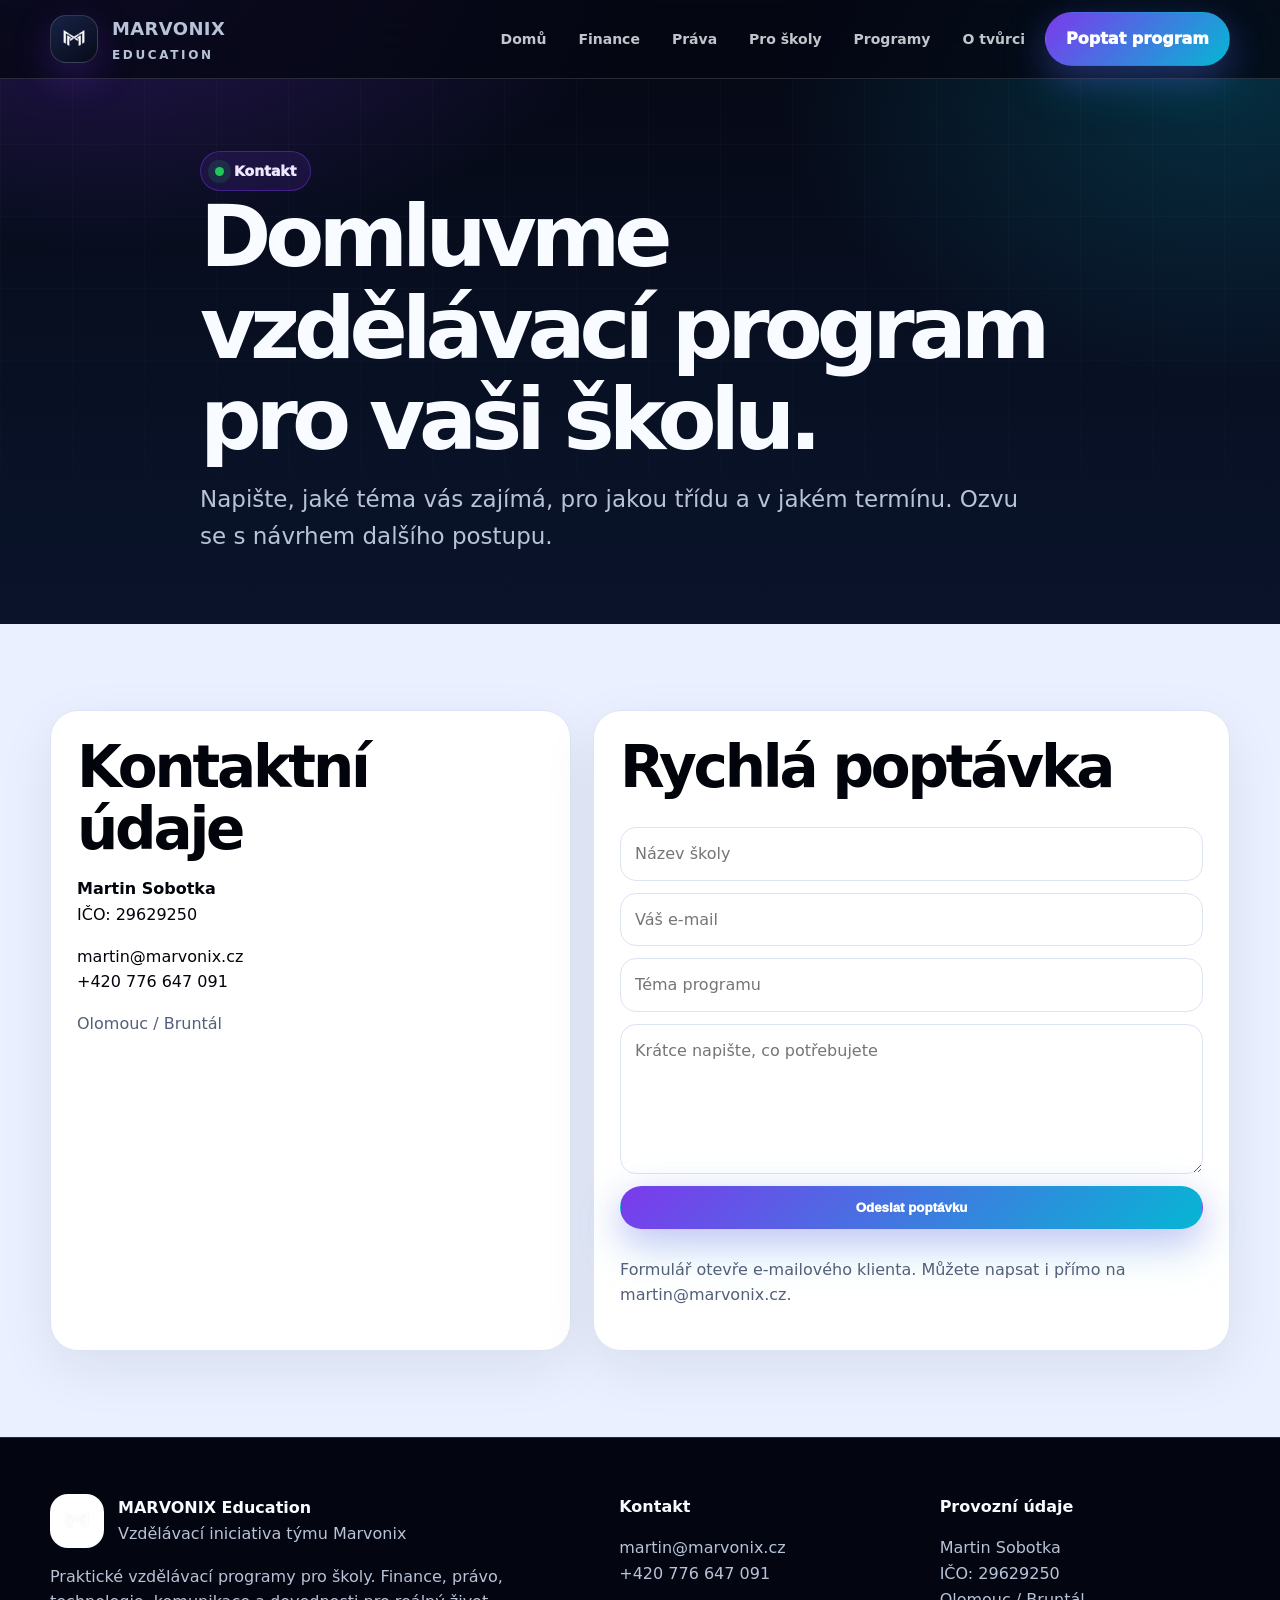
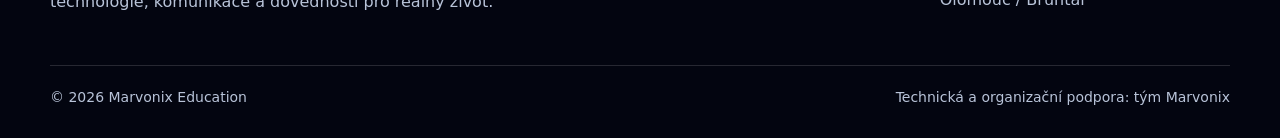
==== commit 946bd214: "Add files via upload" ====
--- a/kontakt/index.html
+++ b/kontakt/index.html
@@ -1 +1,3 @@
-<!doctype html><html lang="cs"><head><meta charset="utf-8"><meta name="viewport" content="width=device-width,initial-scale=1,viewport-fit=cover"><title>Kontakt | Marvonix Education</title><meta name="description" content="Kontakt na Marvonix Education pro školy a zájemce o vzdělávací program."><meta name="robots" content="index, follow, max-image-preview:large"><meta name="theme-color" content="#060818"><link rel="canonical" href="https://education.marvonix.cz/"><meta property="og:type" content="website"><meta property="og:locale" content="cs_CZ"><meta property="og:site_name" content="Marvonix Education"><meta property="og:title" content="Kontakt | Marvonix Education"><meta property="og:description" content="Kontakt na Marvonix Education pro školy a zájemce o vzdělávací program."><meta property="og:image" content="https://education.marvonix.cz/android-chrome-512x512.png"><meta name="twitter:card" content="summary_large_image"><link rel="icon" href="/favicon.ico" sizes="any"><link rel="icon" type="image/png" sizes="32x32" href="/favicon-32x32.png"><link rel="icon" type="image/png" sizes="16x16" href="/favicon-16x16.png"><link rel="apple-touch-icon" href="/apple-touch-icon.png"><link rel="manifest" href="/site.webmanifest"><meta http-equiv="Content-Security-Policy" content="default-src 'self'; img-src 'self' data:; style-src 'self' 'unsafe-inline'; script-src 'self'; base-uri 'self'; form-action 'self' mailto:; frame-ancestors 'none'; upgrade-insecure-requests"><meta http-equiv="X-Content-Type-Options" content="nosniff"><meta name="referrer" content="strict-origin-when-cross-origin"><link rel="stylesheet" href="/style.css"><script type="application/ld+json">{"@context":"https://schema.org","@type":"EducationalOrganization","name":"Marvonix Education","description":"Vzdělávací iniciativa týmu Marvonix pro školy.","founder":{"@type":"Person","name":"Martin Sobotka"},"email":"martin@marvonix.cz","telephone":"+420776647091","url":"https://education.marvonix.cz"}</script></head><body><a class="skip" href="#obsah">Přejít na obsah</a><header class="topbar"><div class="container nav"><a class="brand" href="/" aria-label="Marvonix Education domů"><img class="brand-icon" src="/android-chrome-192x192.png" alt=""><span class="brand-copy"><strong>MARVONIX</strong><span>Education</span></span></a><nav class="menu" data-nav aria-label="Hlavní navigace"><a class="" href="/">Domů</a><a class="" href="/programy/financni-gramotnost.html">Finance</a><a class="" href="/programy/prava-studentum.html">Práva</a><a class="" href="/pro-skoly/">Pro školy</a><a class="" href="/projekty/">Programy</a><a class="" href="/o-tvurci/">O tvůrci</a><a class="btn primary" href="/kontakt/">Poptat program</a></nav><button class="hamb" data-menu aria-label="Otevřít menu" aria-expanded="false">☰</button></div></header><main id="obsah"><section class="page-hero"><div class="container article"><span class="eyebrow"><span class="dot"></span> Marvonix Education</span><h1>Kontakt a poptávka programu</h1><p class="lead">Kontakt na Marvonix Education pro školy a zájemce o vzdělávací program.</p></div></section><section class="section light"><div class="container grid-2"><div class="card"><h2>Kontaktní údaje</h2><p><strong>Martin Sobotka</strong><br>IČO: 29629250<br>Olomouc / Bruntál</p><p><a href="mailto:martin@marvonix.cz">martin@marvonix.cz</a><br><a href="tel:+420776647091">+420 776 647 091</a></p></div><div class="card" style="background:#080d1e;color:#fff"><h2>Poptávka</h2><p class="muted">Do e-mailu napište název školy, ročník, počet studentů, preferované téma a přibližný termín.</p><p><a class="btn primary" href="mailto:martin@marvonix.cz?subject=Poptávka programu Marvonix Education">Napsat e-mail</a></p></div></div></section></main><footer class="footer"><div class="container footer-grid"><div><div class="footer-brand"><img src="/android-chrome-192x192.png" alt=""><div><h3>Marvonix Education</h3><p class="tiny">Vzdělávací iniciativa týmu Marvonix</p></div></div><p class="muted">Praktické programy pro školy zaměřené na finance, právo, technologie, komunikaci a dovednosti pro reálný život.</p><p class="tiny">Marvonix je tým a značka vedená Martinem Sobotkou, OSVČ. Marvonix Education je vzdělávací iniciativa týmu Marvonix.</p></div><div><h3>Programy</h3><p><a href="/programy/financni-gramotnost.html">Finanční gramotnost v praxi</a></p><p><a href="/programy/prava-studentum.html">Práva studentům</a></p><p><a href="/projekty/">Vzdělávací oblasti</a></p></div><div><h3>Kontakt</h3><p><strong>Martin Sobotka</strong><br>IČO: 29629250<br>Olomouc / Bruntál</p><p><a href="mailto:martin@marvonix.cz">martin@marvonix.cz</a><br><a href="tel:+420776647091">+420 776 647 091</a></p></div></div><div class="container legal"><span>© 2026 Marvonix Education</span><span>Práva studentům má informačně-vzdělávací charakter. Nejedná se o právní služby ani zastupování.</span></div></footer><script src="/script.js"></script></body></html>+<!doctype html><html lang="cs"><head><meta charset="utf-8"><meta name="viewport" content="width=device-width,initial-scale=1,viewport-fit=cover"><title>Kontakt | Marvonix Education</title><meta name="description" content="Kontakt pro školy a zájemce o vzdělávací programy Marvonix Education."><meta name="robots" content="index, follow, max-image-preview:large"><meta name="theme-color" content="#050713"><link rel="canonical" href="https://education.marvonix.cz/kontakt/index.html"><meta property="og:type" content="website"><meta property="og:locale" content="cs_CZ"><meta property="og:site_name" content="Marvonix Education"><meta property="og:title" content="Kontakt | Marvonix Education"><meta property="og:description" content="Kontakt pro školy a zájemce o vzdělávací programy Marvonix Education."><meta property="og:image" content="https://education.marvonix.cz/android-chrome-512x512.png"><meta name="twitter:card" content="summary_large_image"><link rel="icon" href="../favicon.ico" sizes="any"><link rel="icon" type="image/png" sizes="32x32" href="../favicon-32x32.png"><link rel="icon" type="image/png" sizes="16x16" href="../favicon-16x16.png"><link rel="apple-touch-icon" href="../apple-touch-icon.png"><link rel="manifest" href="../site.webmanifest"><meta http-equiv="Content-Security-Policy" content="default-src 'self'; img-src 'self' data:; style-src 'self' 'unsafe-inline'; script-src 'self' 'unsafe-inline'; base-uri 'self'; form-action 'self' mailto:; frame-ancestors 'none'; upgrade-insecure-requests"><meta http-equiv="X-Content-Type-Options" content="nosniff"><meta name="referrer" content="strict-origin-when-cross-origin"><style>
+:root{--bg:#050713;--bg2:#081124;--card:#0c1530;--card2:#111d3e;--text:#f8fbff;--muted:#b8c3d8;--soft:#eaf0ff;--line:rgba(255,255,255,.14);--brand:#7c3aed;--brand2:#06b6d4;--accent:#22c55e;--gold:#f5c76b;--dark:#02040b;--max:1180px;--r:28px;--shadow:0 28px 90px rgba(0,0,0,.34)}*{box-sizing:border-box}html{scroll-behavior:smooth}body{margin:0;font-family:Inter,ui-sans-serif,system-ui,-apple-system,BlinkMacSystemFont,"Segoe UI",Arial,sans-serif;background:var(--bg);color:var(--text);line-height:1.6;overflow-x:hidden}body:before{content:"";position:fixed;inset:0;z-index:-2;background:radial-gradient(900px 520px at 8% -8%,rgba(124,58,237,.32),transparent 62%),radial-gradient(760px 520px at 96% 8%,rgba(6,182,212,.22),transparent 60%),linear-gradient(180deg,#050713 0%,#081124 44%,#0b1531 100%)}body:after{content:"";position:fixed;inset:0;z-index:-1;pointer-events:none;background-image:linear-gradient(rgba(255,255,255,.04) 1px,transparent 1px),linear-gradient(90deg,rgba(255,255,255,.04) 1px,transparent 1px);background-size:72px 72px;mask-image:linear-gradient(to bottom,rgba(0,0,0,.72),transparent 80%)}a{color:inherit;text-decoration:none}img{max-width:100%;display:block}.container{width:min(var(--max),calc(100% - 42px));margin-inline:auto}.skip{position:absolute;left:-999px;top:10px;padding:10px 14px;background:white;color:#000;border-radius:14px;z-index:999}.skip:focus{left:10px}.topbar{position:sticky;top:0;z-index:50;background:rgba(5,7,19,.78);backdrop-filter:blur(20px);border-bottom:1px solid var(--line)}.nav{min-height:78px;display:flex;align-items:center;justify-content:space-between;gap:20px}.brand{display:flex;align-items:center;gap:14px}.brand img{width:48px;height:48px;border-radius:16px;background:linear-gradient(145deg,#182247,#070b18);border:1px solid rgba(255,255,255,.16);box-shadow:0 14px 38px rgba(124,58,237,.28);padding:6px}.brand strong{display:block;font-size:18px;letter-spacing:.02em}.brand span{display:block;margin-top:2px;color:var(--muted);font-size:12px;text-transform:uppercase;letter-spacing:.22em;font-weight:900}.menu{display:flex;align-items:center;gap:8px}.menu a:not(.btn){font-size:14px;font-weight:850;color:rgba(248,251,255,.78);padding:10px 12px;border-radius:999px}.menu a:hover,.menu a.active{color:#fff;background:rgba(124,58,237,.18)}.btn{display:inline-flex;align-items:center;justify-content:center;gap:9px;border-radius:999px;padding:13px 20px;font-weight:950;border:1px solid transparent;transition:.18s ease}.btn:hover{transform:translateY(-2px)}.btn.primary{background:linear-gradient(135deg,var(--brand),var(--brand2));color:white;box-shadow:0 18px 52px rgba(6,182,212,.18),0 12px 34px rgba(124,58,237,.28)}.btn.ghost{border-color:var(--line);background:rgba(255,255,255,.07);color:white}.hamb{display:none;border:1px solid var(--line);background:rgba(255,255,255,.08);color:#fff;border-radius:14px;padding:9px 13px;font-size:21px}.hero{padding:86px 0 70px}.hero-grid{display:grid;grid-template-columns:1.05fr .95fr;gap:58px;align-items:center}.eyebrow{display:inline-flex;align-items:center;gap:10px;border:1px solid rgba(124,58,237,.42);background:rgba(124,58,237,.13);border-radius:999px;padding:8px 14px;color:#efe7ff;font-weight:950;font-size:14px}.dot{width:9px;height:9px;border-radius:50%;background:var(--accent);box-shadow:0 0 0 7px rgba(34,197,94,.14)}h1,h2,h3{margin:0 0 16px;line-height:1.06}h1{font-size:clamp(42px,7vw,86px);letter-spacing:-.07em;max-width:950px}h2{font-size:clamp(32px,4.6vw,58px);letter-spacing:-.055em}h3{font-size:24px;letter-spacing:-.03em}.lead{font-size:clamp(18px,2vw,23px);color:var(--muted);margin:0 0 28px;max-width:840px}.muted{color:var(--muted)}.badges{display:flex;gap:10px;flex-wrap:wrap;margin:26px 0}.badge{border:1px solid var(--line);background:rgba(255,255,255,.07);border-radius:999px;padding:9px 14px;color:#eef2ff;font-weight:850}.actions{display:flex;gap:12px;flex-wrap:wrap}.hero-panel{border:1px solid rgba(255,255,255,.16);background:linear-gradient(145deg,rgba(255,255,255,.10),rgba(255,255,255,.045));box-shadow:var(--shadow);border-radius:36px;padding:24px;position:relative;overflow:hidden}.hero-panel:before{content:"";position:absolute;inset:-80px -80px auto auto;width:260px;height:260px;border-radius:50%;background:rgba(6,182,212,.22);filter:blur(10px)}.panel-top{display:flex;align-items:center;justify-content:space-between;gap:18px;padding-bottom:18px;border-bottom:1px solid var(--line);position:relative}.panel-logo{width:76px;height:76px;border-radius:24px;background:#fff;object-fit:contain;padding:10px;box-shadow:0 22px 55px rgba(0,0,0,.24)}.kpi{font-weight:950;font-size:42px;letter-spacing:-.06em}.panel-list{display:grid;gap:14px;margin-top:20px;position:relative}.panel-item{display:grid;grid-template-columns:54px 1fr;gap:14px;align-items:start;padding:16px;border:1px solid var(--line);border-radius:22px;background:rgba(5,7,19,.42)}.num{color:var(--gold);font-size:13px;font-weight:950;letter-spacing:.12em}.panel-item strong{display:block;margin-bottom:4px}.section{padding:86px 0}.section.light{background:var(--soft);color:var(--dark)}.section.light .muted{color:#536079}.section-head{display:flex;justify-content:space-between;align-items:end;gap:28px;margin-bottom:34px}.section-head p{max-width:650px;margin:0}.grid{display:grid;gap:18px}.grid.two{grid-template-columns:repeat(2,minmax(0,1fr))}.grid.three{grid-template-columns:repeat(3,minmax(0,1fr))}.grid.four{grid-template-columns:repeat(4,minmax(0,1fr))}.card{border:1px solid var(--line);background:rgba(255,255,255,.075);border-radius:var(--r);padding:26px;box-shadow:0 18px 60px rgba(0,0,0,.13)}.light .card{background:#fff;border-color:#dce4f3;box-shadow:0 18px 55px rgba(15,23,42,.08)}.icon{width:48px;height:48px;display:grid;place-items:center;border-radius:16px;background:linear-gradient(135deg,rgba(124,58,237,.18),rgba(6,182,212,.16));margin-bottom:16px;font-size:23px}.card ul,.content ul{padding-left:20px;margin:14px 0 0}.card li,.content li{margin:7px 0}.strip{border-block:1px solid var(--line);background:rgba(255,255,255,.045);padding:30px 0}.strip-grid{display:grid;grid-template-columns:repeat(4,1fr);gap:18px}.strip strong{display:block;font-size:28px;letter-spacing:-.04em}.program{display:grid;grid-template-columns:.7fr 1.3fr;gap:24px;align-items:start}.program .mark{font-size:46px}.timeline{counter-reset:item;display:grid;gap:14px}.step{counter-increment:item;display:grid;grid-template-columns:54px 1fr;gap:16px;padding:18px;border-radius:22px;border:1px solid var(--line);background:rgba(255,255,255,.06)}.step:before{content:counter(item,decimal-leading-zero);font-weight:950;color:var(--gold)}.quote{font-size:clamp(24px,4vw,44px);letter-spacing:-.05em;line-height:1.12;max-width:980px}.footer{padding:56px 0 30px;background:#030510;border-top:1px solid var(--line)}.foot-grid{display:grid;grid-template-columns:1.3fr .7fr .7fr;gap:30px}.foot-brand{display:flex;gap:14px;align-items:center;margin-bottom:14px}.foot-brand img{width:54px;height:54px;border-radius:18px;background:#fff;padding:8px}.footer a{color:var(--muted)}.footer a:hover{color:white}.subfooter{margin-top:34px;padding-top:20px;border-top:1px solid var(--line);display:flex;justify-content:space-between;gap:18px;flex-wrap:wrap;color:var(--muted);font-size:14px}.content{max-width:880px}.page-hero{padding:72px 0 42px}.contact-box{display:grid;grid-template-columns:.9fr 1.1fr;gap:22px}.form{display:grid;gap:12px}.input,textarea{width:100%;border:1px solid #dce4f3;border-radius:16px;padding:13px 14px;font:inherit}textarea{min-height:150px}.notice{border-left:4px solid var(--brand2);background:rgba(6,182,212,.08);padding:18px;border-radius:18px;color:var(--muted)}.light .notice{color:#536079;background:#eef9ff}.blog-list{display:grid;gap:16px}.blog-list a{display:block;padding:18px;border-radius:20px;border:1px solid var(--line);background:rgba(255,255,255,.06)}@media(max-width:980px){.menu{position:fixed;left:18px;right:18px;top:86px;display:none;flex-direction:column;align-items:stretch;background:rgba(5,7,19,.96);border:1px solid var(--line);border-radius:24px;padding:16px;box-shadow:var(--shadow)}.menu.open{display:flex}.menu a{width:100%;text-align:center}.hamb{display:block}.hero-grid,.grid.two,.grid.three,.grid.four,.program,.contact-box,.foot-grid{grid-template-columns:1fr}.hero{padding-top:56px}.section-head{display:block}.strip-grid{grid-template-columns:repeat(2,1fr)}.brand strong{font-size:16px}}@media(max-width:560px){.container{width:min(100% - 28px,var(--max))}.nav{min-height:68px}.brand img{width:42px;height:42px}.brand span{font-size:10px}.hero{padding:42px 0 56px}h1{font-size:42px}.lead{font-size:17px}.btn{width:100%;padding:13px 16px}.hero-panel{padding:16px;border-radius:26px}.panel-item{grid-template-columns:1fr}.strip-grid{grid-template-columns:1fr}.section{padding:62px 0}.card{padding:22px}.subfooter{display:block}.topbar{position:sticky}}
+</style><script type="application/ld+json">{"@context":"https://schema.org","@type":"EducationalOrganization","name":"Marvonix Education","description":"Vzdělávací iniciativa týmu Marvonix pro školy.","founder":{"@type":"Person","name":"Martin Sobotka"},"email":"martin@marvonix.cz","telephone":"+420776647091","url":"https://education.marvonix.cz"}</script></head><body><a class="skip" href="#obsah">Přejít na obsah</a><header class="topbar"><div class="container nav"><a class="brand" href="../index.html" aria-label="Marvonix Education domů"><img src="../android-chrome-192x192.png" alt=""><span><strong>MARVONIX</strong><span>Education</span></span></a><nav class="menu" data-nav aria-label="Hlavní navigace"><a class="" href="../index.html">Domů</a><a class="" href="../programy/financni-gramotnost.html">Finance</a><a class="" href="../programy/prava-studentum.html">Práva</a><a class="" href="../pro-skoly/index.html">Pro školy</a><a class="" href="../projekty/index.html">Programy</a><a class="" href="../o-tvurci/index.html">O tvůrci</a><a class="btn primary" href="../kontakt/index.html">Poptat program</a></nav><button class="hamb" data-menu aria-label="Otevřít menu" aria-expanded="false">☰</button></div></header><main id="obsah"><section class="page-hero"><div class="container content"><span class="eyebrow"><span class="dot"></span> Kontakt</span><h1>Domluvme vzdělávací program pro vaši školu.</h1><p class="lead">Napište, jaké téma vás zajímá, pro jakou třídu a v jakém termínu. Ozvu se s návrhem dalšího postupu.</p></div></section><section class="section light"><div class="container contact-box"><div class="card"><h2>Kontaktní údaje</h2><p><strong>Martin Sobotka</strong><br>IČO: 29629250</p><p><a href="mailto:martin@marvonix.cz">martin@marvonix.cz</a><br><a href="tel:+420776647091">+420 776 647 091</a></p><p class="muted">Olomouc / Bruntál</p></div><form class="card form" action="mailto:martin@marvonix.cz" method="post" enctype="text/plain"><h2>Rychlá poptávka</h2><input class="input" name="skola" placeholder="Název školy" required><input class="input" name="email" type="email" placeholder="Váš e-mail" required><input class="input" name="tema" placeholder="Téma programu"><textarea name="zprava" placeholder="Krátce napište, co potřebujete"></textarea><button class="btn primary" type="submit">Odeslat poptávku</button><p class="muted">Formulář otevře e-mailového klienta. Můžete napsat i přímo na martin@marvonix.cz.</p></form></div></section></main><footer class="footer"><div class="container"><div class="foot-grid"><div><div class="foot-brand"><img src="../android-chrome-192x192.png" alt=""><div><strong>MARVONIX Education</strong><div class="muted">Vzdělávací iniciativa týmu Marvonix</div></div></div><p class="muted">Praktické vzdělávací programy pro školy. Finance, právo, technologie, komunikace a dovednosti pro reálný život.</p></div><div><strong>Kontakt</strong><p><a href="mailto:martin@marvonix.cz">martin@marvonix.cz</a><br><a href="tel:+420776647091">+420 776 647 091</a></p></div><div><strong>Provozní údaje</strong><p class="muted">Martin Sobotka<br>IČO: 29629250<br>Olomouc / Bruntál</p></div></div><div class="subfooter"><span>© 2026 Marvonix Education</span><span>Technická a organizační podpora: tým Marvonix</span></div></div></footer><script>document.addEventListener('DOMContentLoaded',()=>{const b=document.querySelector('[data-menu]'),m=document.querySelector('[data-nav]');if(b&&m){b.addEventListener('click',()=>{const open=m.classList.toggle('open');b.setAttribute('aria-expanded',open?'true':'false')});m.querySelectorAll('a').forEach(a=>a.addEventListener('click',()=>{m.classList.remove('open');b.setAttribute('aria-expanded','false')}))}});</script></body></html>
